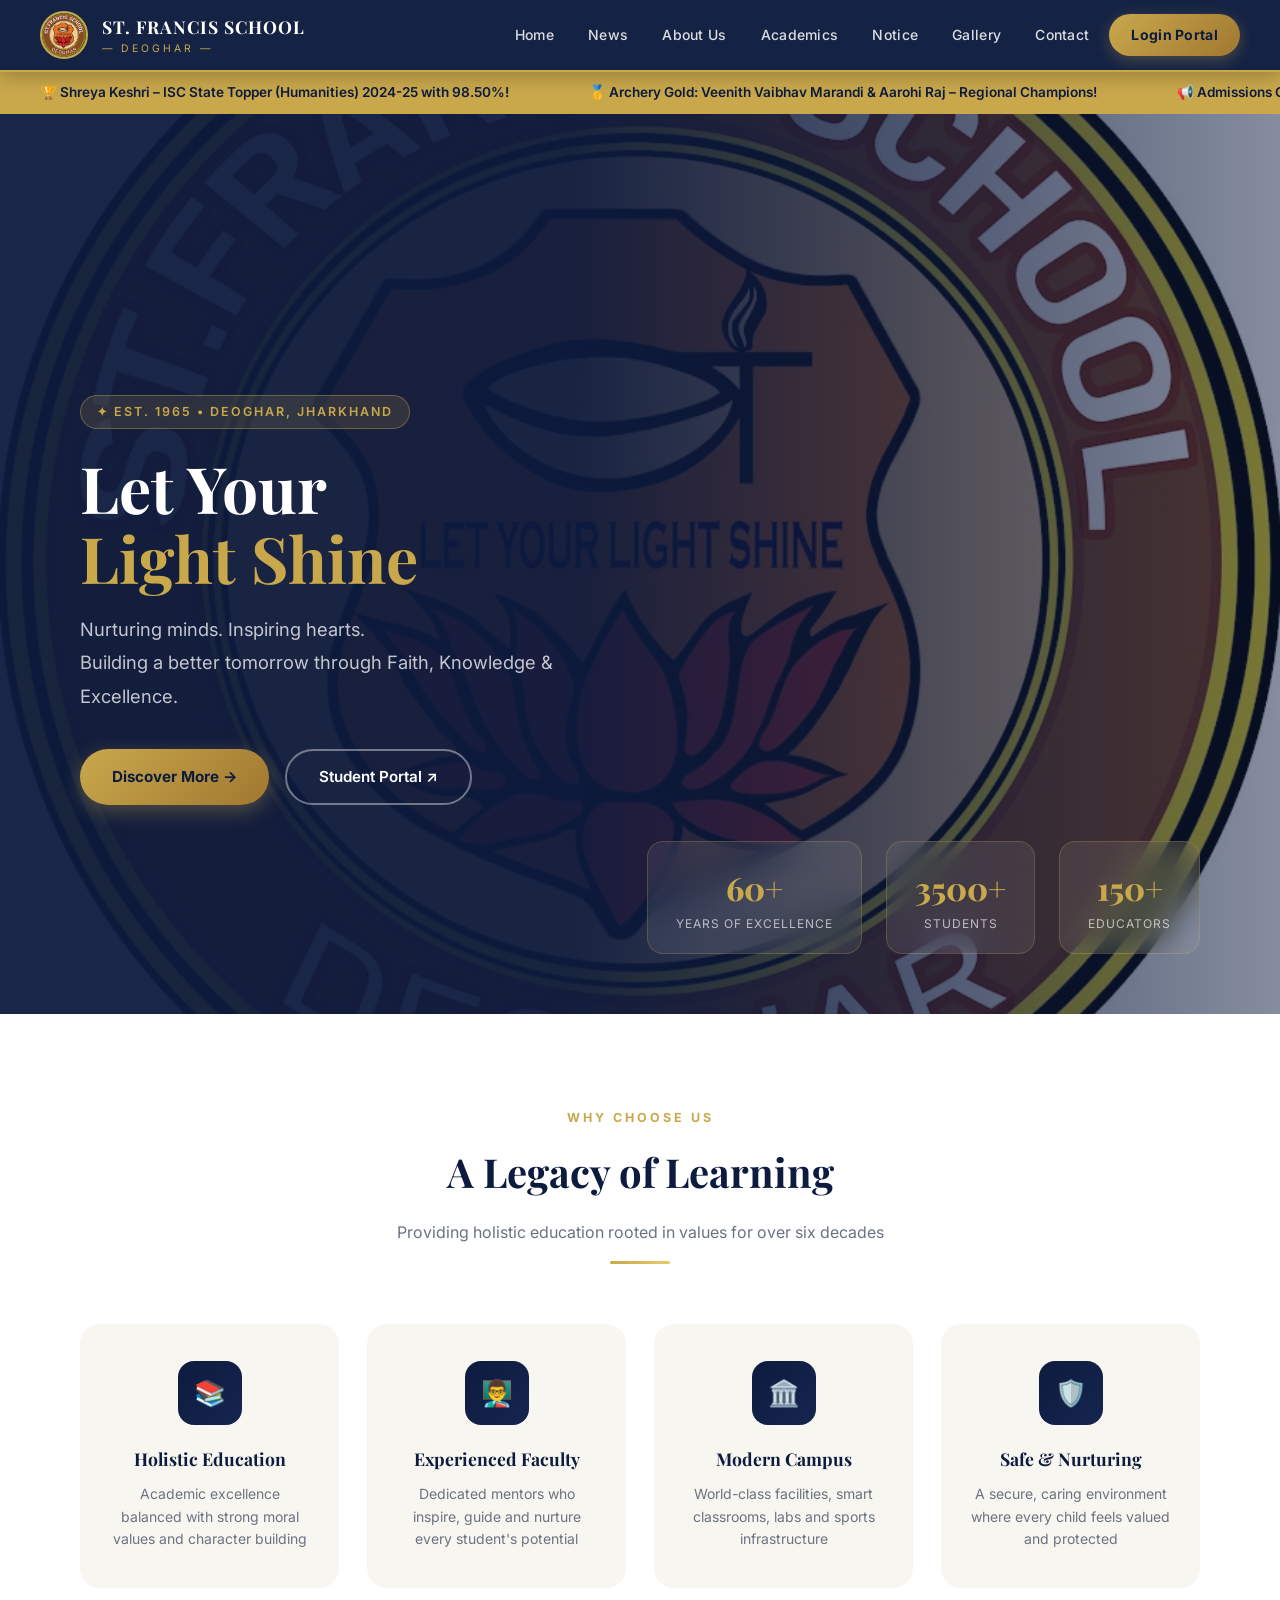
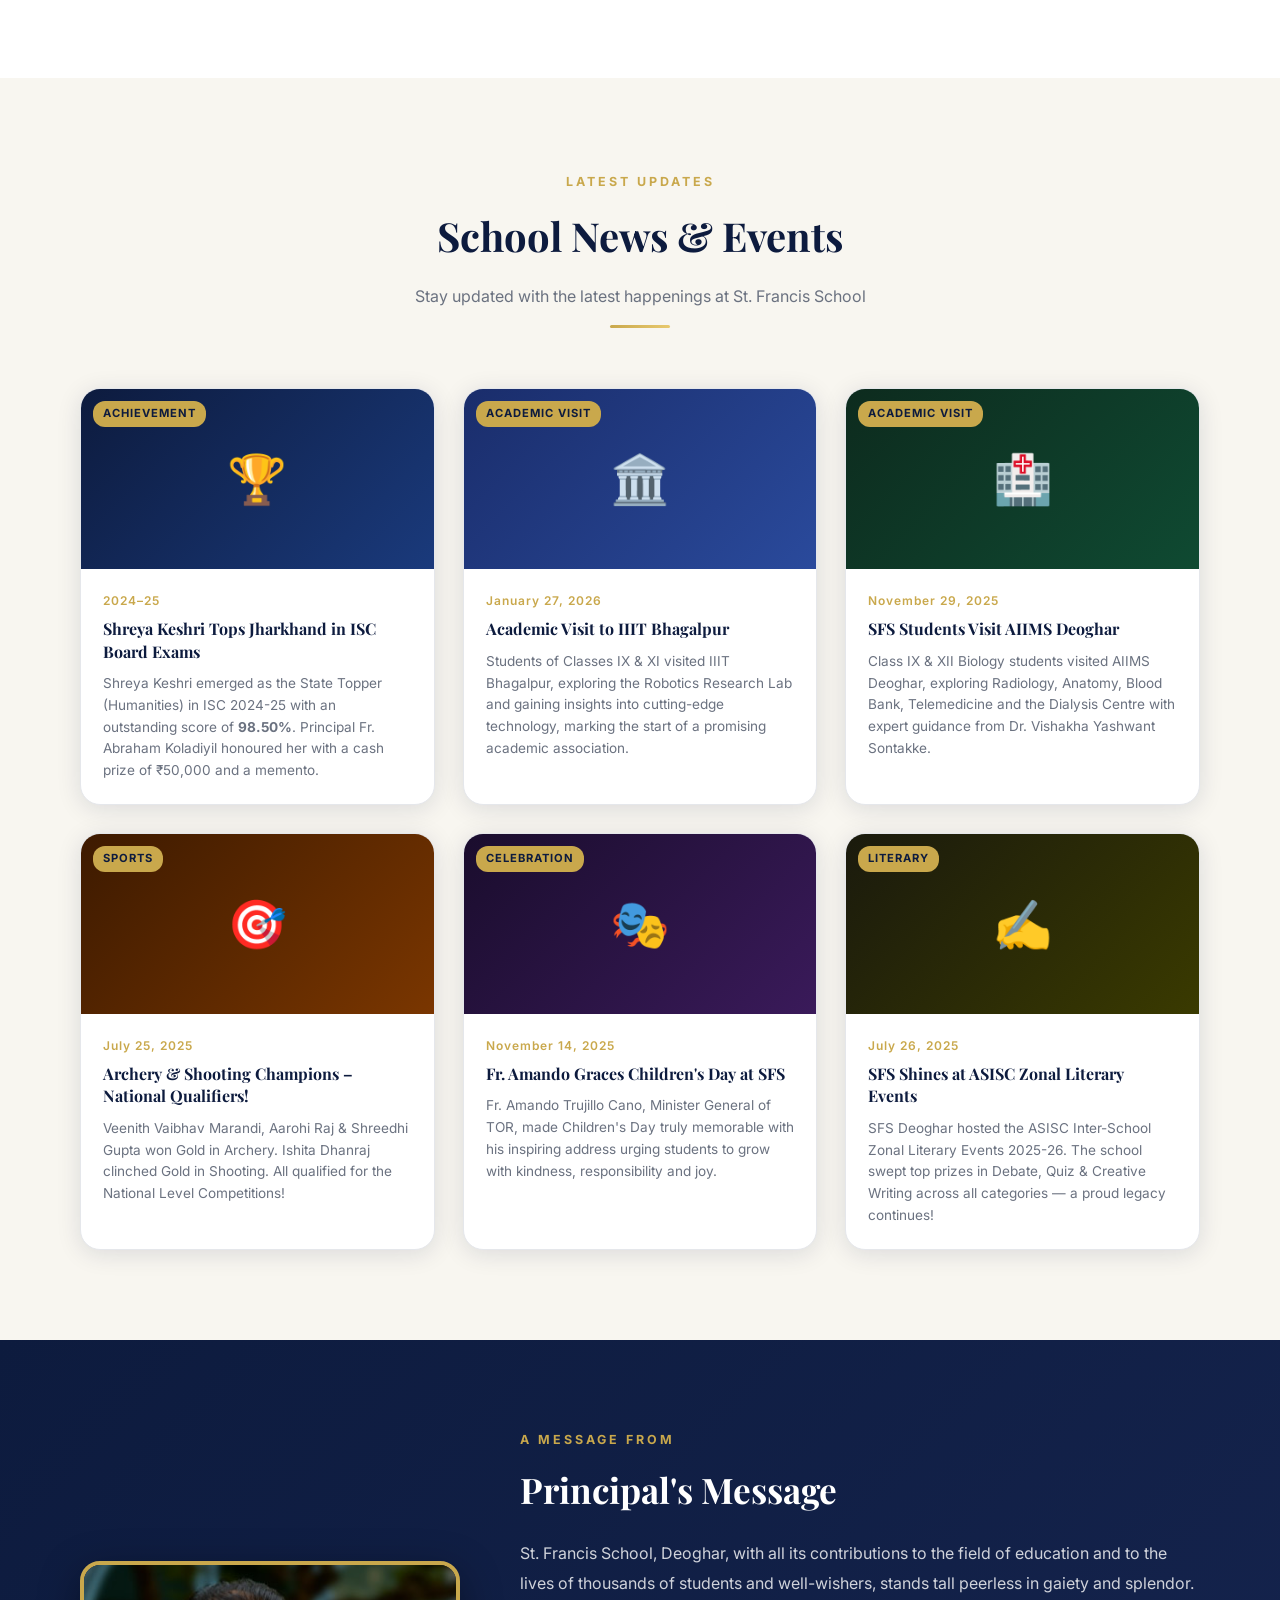
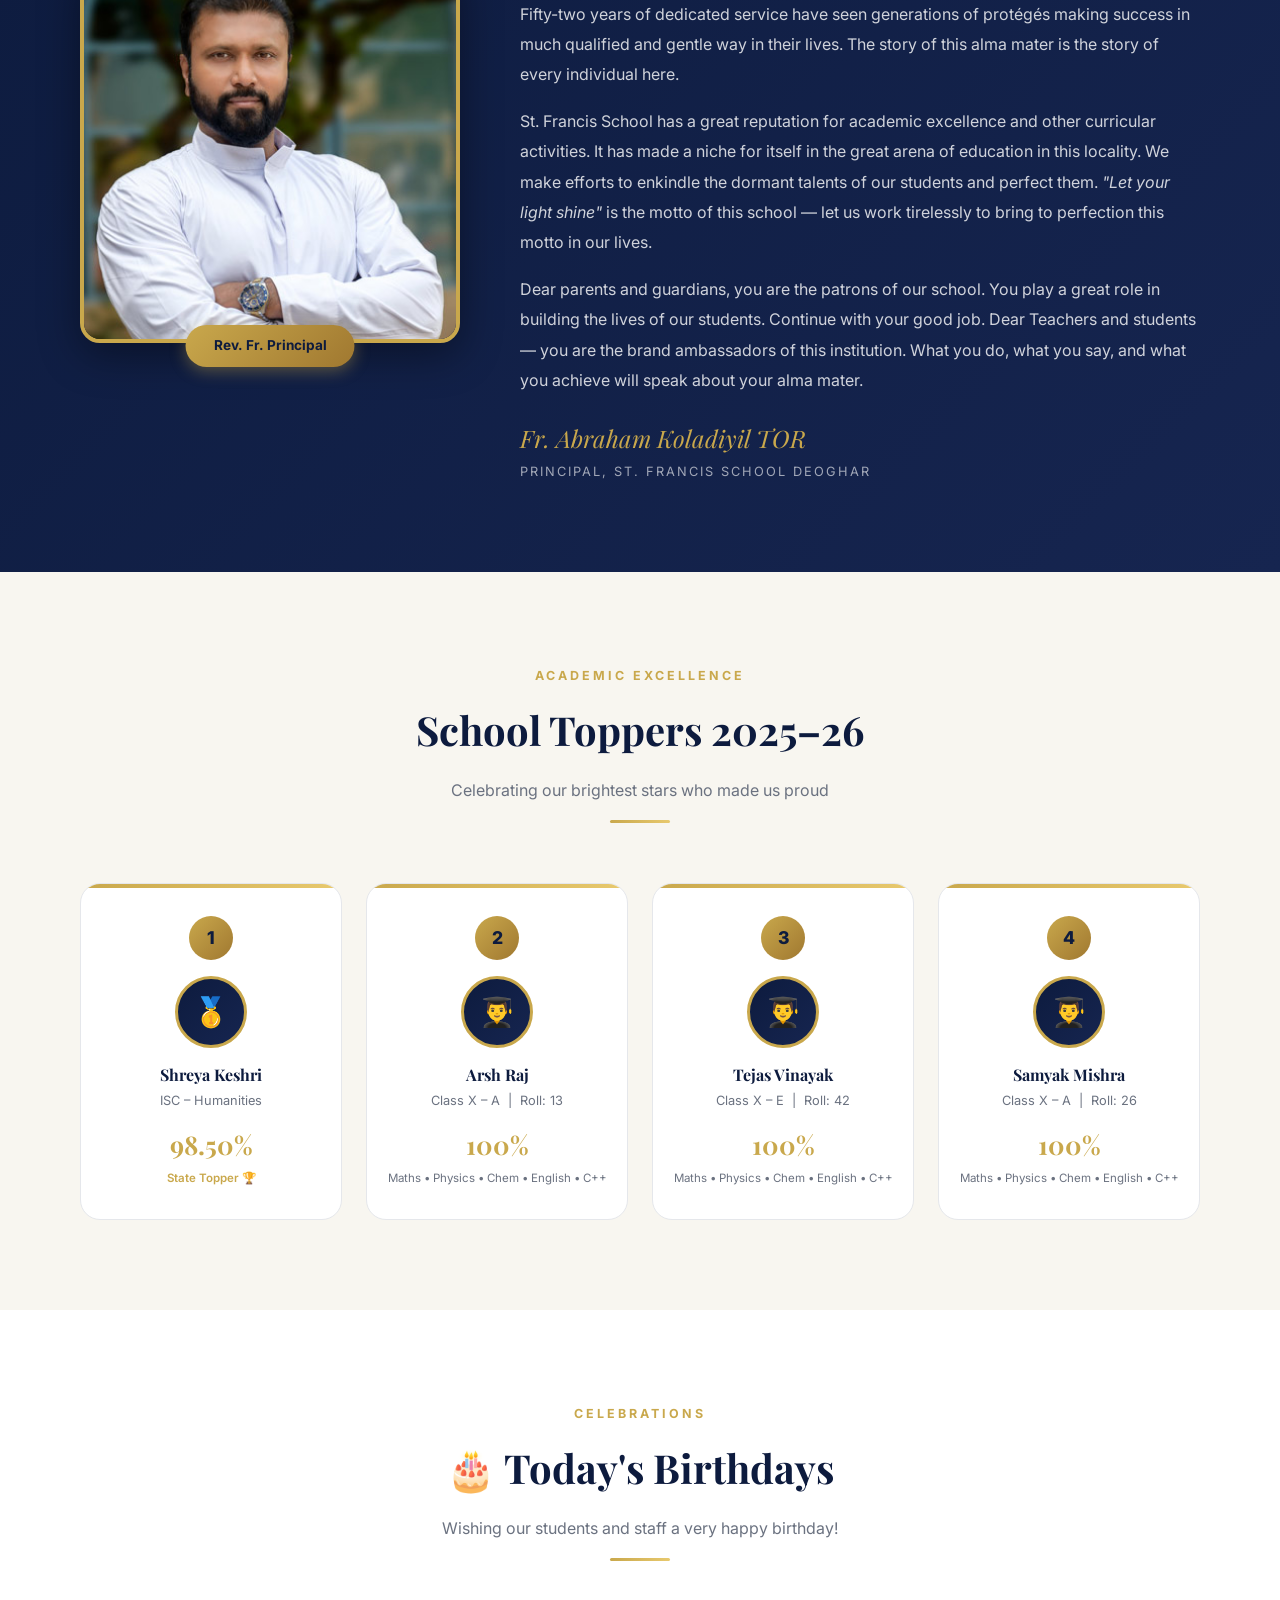
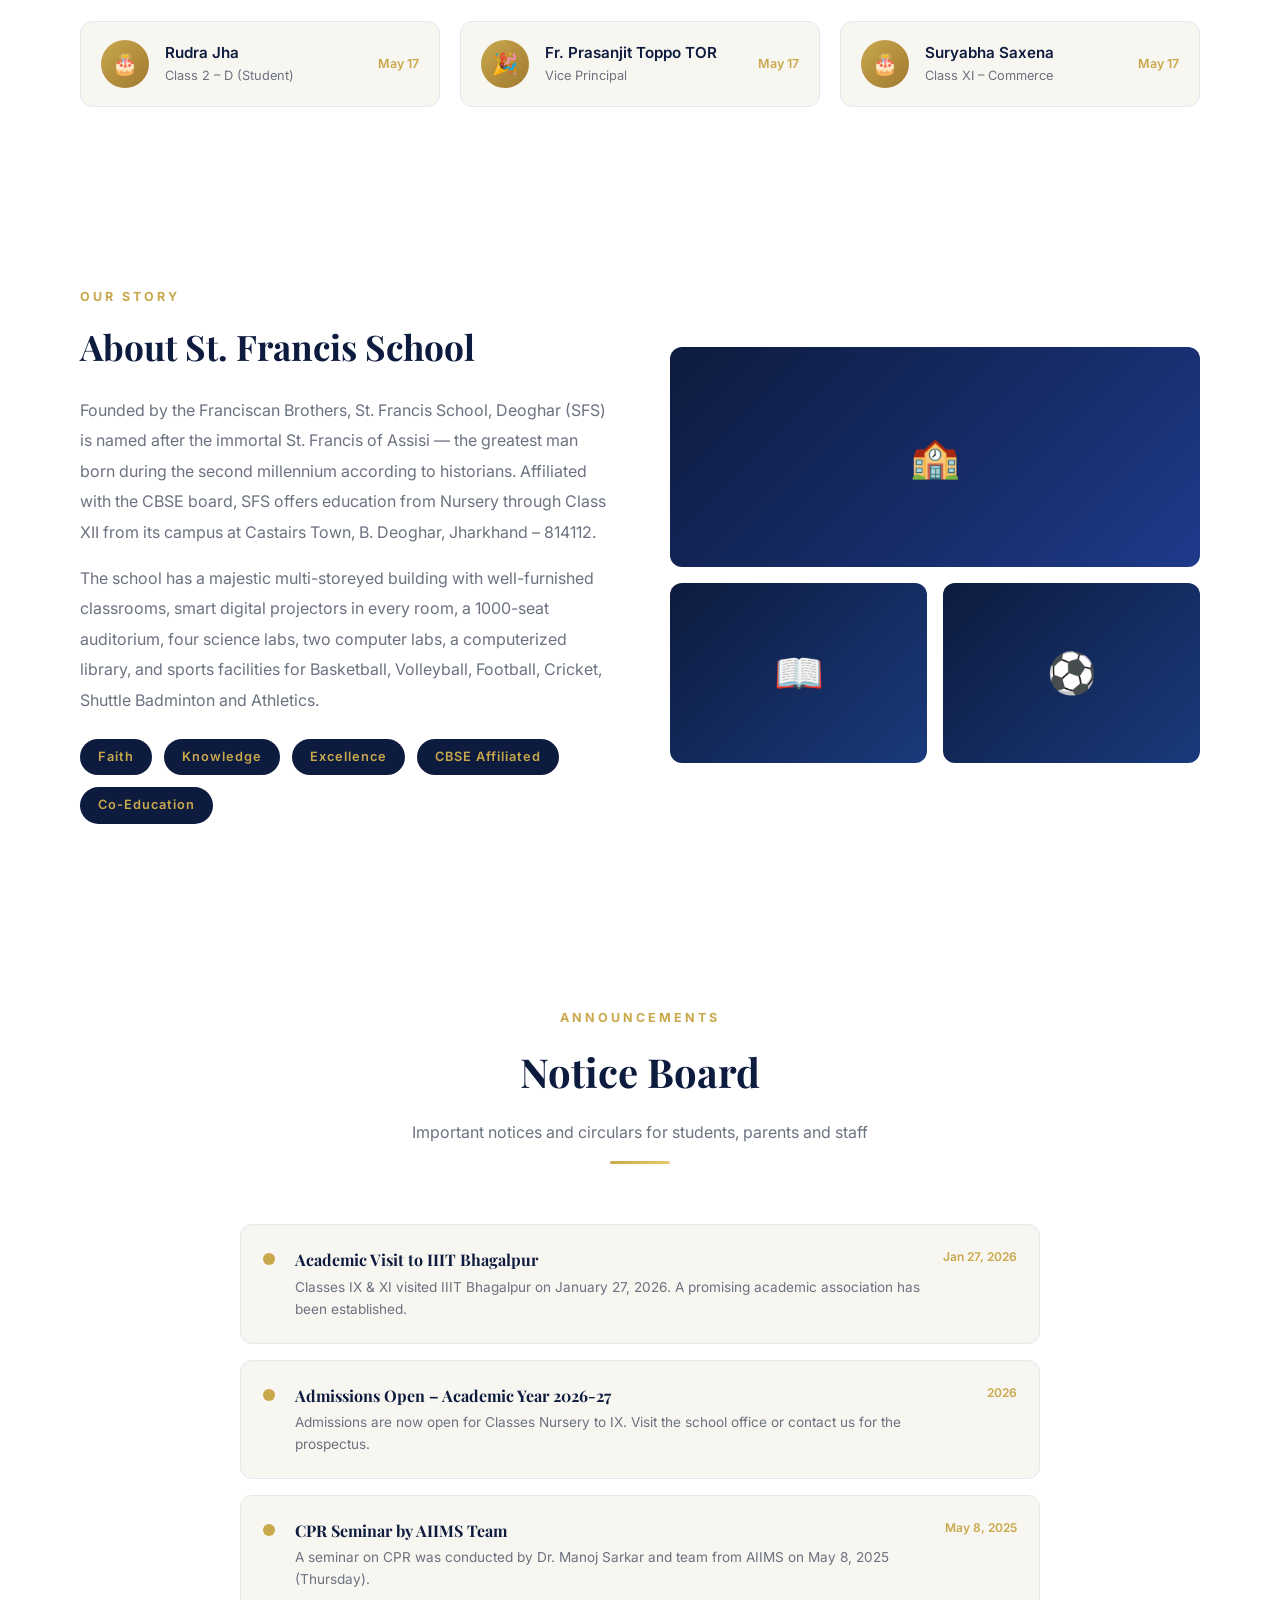
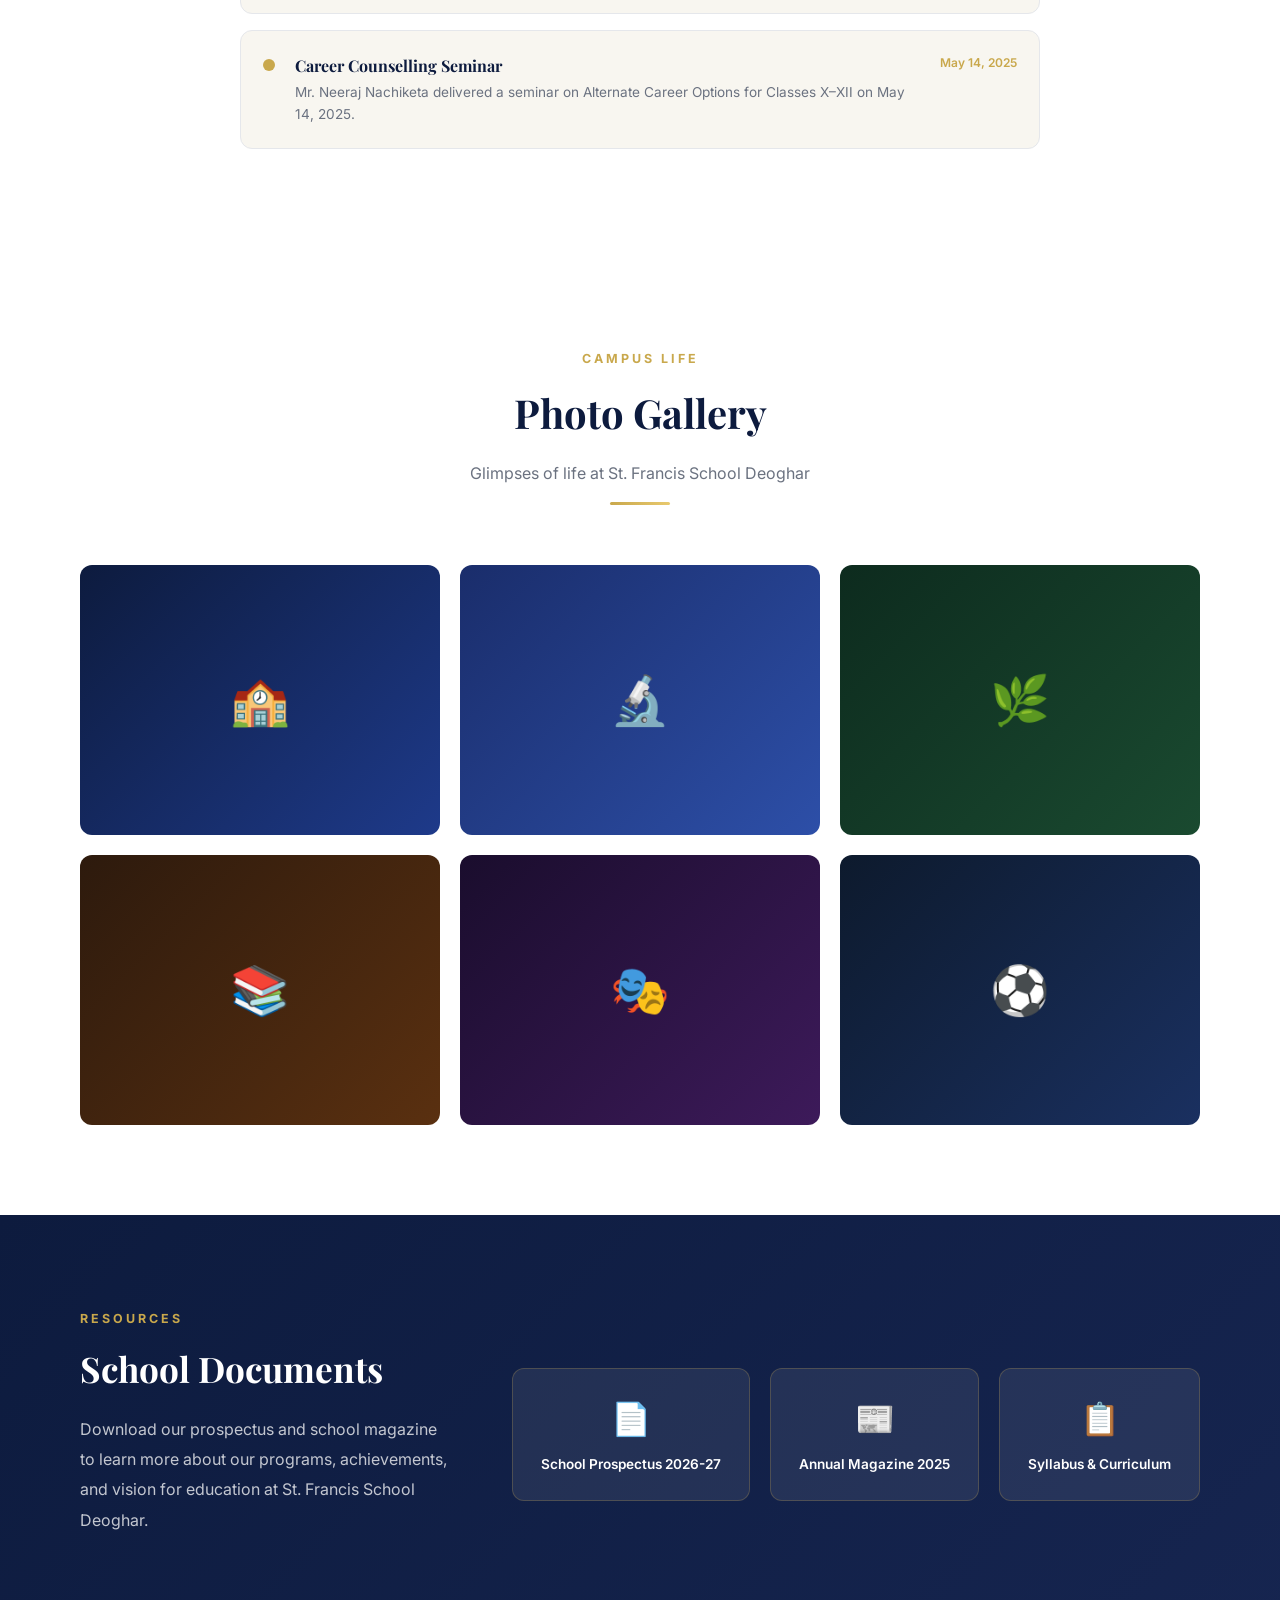
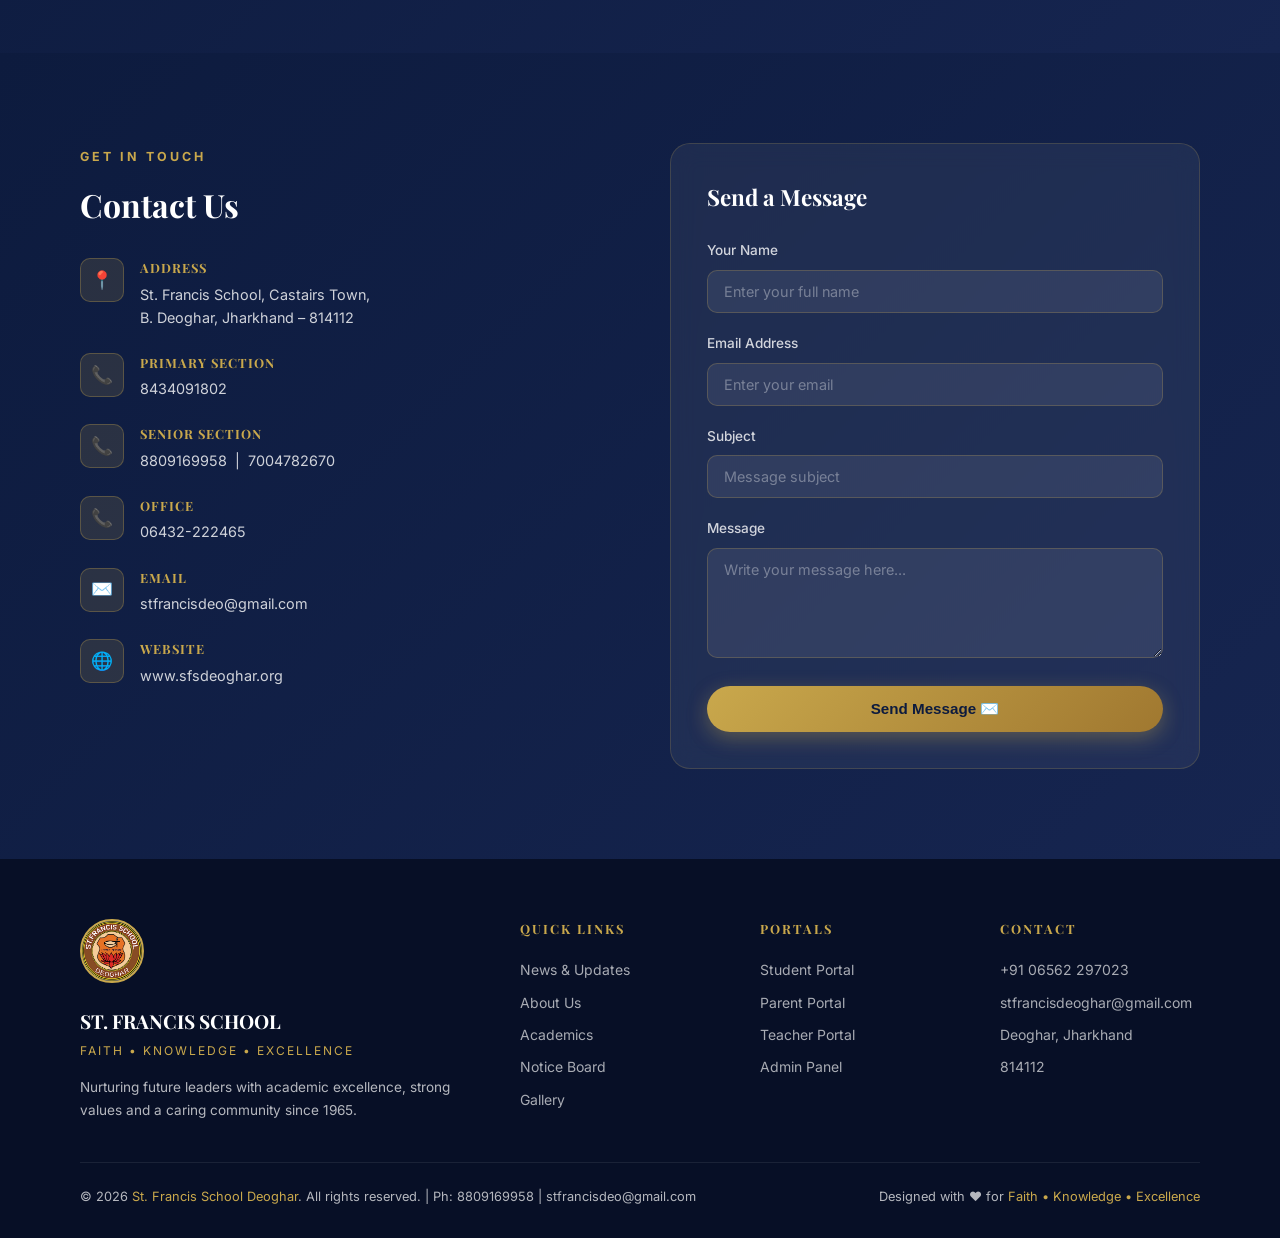
==== index.html @ 69435fe7 "made the frontend" ====
<!DOCTYPE html>
<html lang="en">
<head>
<meta charset="UTF-8"/>
<meta name="viewport" content="width=device-width, initial-scale=1.0"/>
<title>St. Francis School Deoghar – Faith • Knowledge • Excellence</title>
<meta name="keywords" content="St Francis School Deoghar, SFS Deoghar, CBSE school Jharkhand, St Francis Deoghar"/>
<meta name="description" content="St. Francis School Deoghar – Nurturing minds, inspiring hearts, building a better tomorrow."/>
<link rel="stylesheet" href="style.css"/>
<link rel="icon" href="PICS/LOGO.jpg" type="image/jpeg"/>
<style>
.hamburger { display:none; flex-direction:column; gap:5px; cursor:pointer; }
.hamburger span { width:24px; height:2px; background:var(--gold); border-radius:2px; }
@media(max-width:768px){
  .hamburger{display:flex;}
  .nav-links.open{display:flex;flex-direction:column;position:fixed;top:72px;left:0;right:0;background:var(--navy);padding:20px;gap:8px;border-top:1px solid rgba(201,168,76,0.3);}
}
.hero-bg { position:absolute;inset:0;background:linear-gradient(to right, rgba(13,27,62,0.95) 45%, rgba(13,27,62,0.5) 100%), url('PICS/LOGO.jpg') center/cover; }
.gallery-grid { display:grid;grid-template-columns:repeat(3,1fr);gap:20px; }
.gallery-item { border-radius:var(--radius);overflow:hidden;aspect-ratio:4/3;background:linear-gradient(135deg,var(--navy),#1a3a7c);display:flex;align-items:center;justify-content:center;font-size:3rem;transition:var(--transition);cursor:pointer; }
.gallery-item:hover { transform:scale(1.03);box-shadow:var(--shadow-lg); }
.prospectus-section { background:linear-gradient(135deg,var(--navy),var(--navy-light)); }
.prospectus-inner { display:flex;align-items:center;gap:60px; }
.prospectus-text h2 { color:var(--white);font-size:2.2rem;margin-bottom:16px; }
.prospectus-text p { color:rgba(255,255,255,0.75);line-height:1.9;margin-bottom:28px; }
.doc-cards { display:flex;gap:20px;flex-wrap:wrap; }
.doc-card { background:rgba(255,255,255,0.08);border:1px solid rgba(201,168,76,0.25);border-radius:var(--radius);padding:24px 28px;text-align:center;transition:var(--transition);cursor:pointer;min-width:140px; }
.doc-card:hover { background:rgba(201,168,76,0.1);border-color:var(--gold);transform:translateY(-4px); }
.doc-card .doc-icon { font-size:2rem;margin-bottom:10px; }
.doc-card p { color:var(--white);font-size:0.85rem;font-weight:600; }
</style>
</head>
<body>

<!-- NAVBAR -->
<nav class="navbar">
  <div class="brand">
    <img src="PICS/LOGO.jpg" alt="St. Francis School Logo"/>
    <div class="brand-text">
      <div class="name">ST. FRANCIS SCHOOL</div>
      <div class="sub">— Deoghar —</div>
    </div>
  </div>
  <div class="nav-links" id="navLinks">
    <a href="#home" class="active">Home</a>
    <a href="#news">News</a>
    <a href="#principal">About Us</a>
    <a href="#toppers">Academics</a>
    <a href="#notice">Notice</a>
    <a href="#gallery">Gallery</a>
    <a href="#contact">Contact</a>
    <a href="login.html" class="btn-login">Login Portal</a>
  </div>
  <div class="hamburger" onclick="toggleNav()">
    <span></span><span></span><span></span>
  </div>
</nav>

<!-- TICKER -->
<div class="ticker" style="margin-top:72px;">
  <div class="ticker-inner">
    <span>🏆 Shreya Keshri – ISC State Topper (Humanities) 2024-25 with 98.50%!</span>
    <span>🥇 Archery Gold: Veenith Vaibhav Marandi & Aarohi Raj – Regional Champions!</span>
    <span>📢 Admissions Open for 2026-27 – Visit School Office</span>
    <span>🎯 Shooting Gold: Ishita Dhanraj – All qualified for Nationals!</span>
    <span>🏛️ Academic Visit to IIIT Bhagalpur & AIIMS Deoghar</span>
    <span>🌟 UPSC Success: Ayush Venkat Vats (2014 Batch) – Rank 74!</span>
    <span>🏆 Shreya Keshri – ISC State Topper (Humanities) 2024-25 with 98.50%!</span>
    <span>🥇 Archery Gold: Veenith Vaibhav Marandi & Aarohi Raj – Regional Champions!</span>
    <span>📢 Admissions Open for 2026-27 – Visit School Office</span>
    <span>🎯 Shooting Gold: Ishita Dhanraj – All qualified for Nationals!</span>
  </div>
</div>

<!-- HERO -->
<section class="hero" id="home">
  <div class="hero-bg"></div>
  <div class="hero-content fade-in">
    <div class="hero-badge">✦ Est. 1965 • Deoghar, Jharkhand</div>
    <h1>Let Your<br/><span>Light Shine</span></h1>
    <p>Nurturing minds. Inspiring hearts.<br/>Building a better tomorrow through Faith, Knowledge & Excellence.</p>
    <div class="hero-btns">
      <a href="#about" class="btn-primary">Discover More →</a>
      <a href="login.html" class="btn-outline">Student Portal ↗</a>
    </div>
  </div>
  <div class="hero-stats">
    <div class="stat-card"><div class="num">60+</div><div class="label">Years of Excellence</div></div>
    <div class="stat-card"><div class="num">3500+</div><div class="label">Students</div></div>
    <div class="stat-card"><div class="num">150+</div><div class="label">Educators</div></div>
  </div>
</section>

<!-- FEATURES -->
<section class="features section">
  <div class="section-header">
    <div class="section-tag">Why Choose Us</div>
    <h2>A Legacy of Learning</h2>
    <p>Providing holistic education rooted in values for over six decades</p>
    <div class="divider"></div>
  </div>
  <div class="features-grid">
    <div class="feature-card">
      <div class="feature-icon">📚</div>
      <h3>Holistic Education</h3>
      <p>Academic excellence balanced with strong moral values and character building</p>
    </div>
    <div class="feature-card">
      <div class="feature-icon">👨‍🏫</div>
      <h3>Experienced Faculty</h3>
      <p>Dedicated mentors who inspire, guide and nurture every student's potential</p>
    </div>
    <div class="feature-card">
      <div class="feature-icon">🏛️</div>
      <h3>Modern Campus</h3>
      <p>World-class facilities, smart classrooms, labs and sports infrastructure</p>
    </div>
    <div class="feature-card">
      <div class="feature-icon">🛡️</div>
      <h3>Safe & Nurturing</h3>
      <p>A secure, caring environment where every child feels valued and protected</p>
    </div>
  </div>
</section>

<!-- NEWS -->
<section class="section" id="news" style="background:var(--off-white);">
  <div class="section-header">
    <div class="section-tag">Latest Updates</div>
    <h2>School News & Events</h2>
    <p>Stay updated with the latest happenings at St. Francis School</p>
    <div class="divider"></div>
  </div>
  <div class="news-grid">
    <div class="news-card">
      <div class="news-card-img" style="background:linear-gradient(135deg,#0d1b3e,#1a3a7c);">
        <span style="font-size:3rem;">🏆</span>
        <div class="news-badge">Achievement</div>
      </div>
      <div class="news-body">
        <div class="news-date">2024–25</div>
        <h3>Shreya Keshri Tops Jharkhand in ISC Board Exams</h3>
        <p>Shreya Keshri emerged as the State Topper (Humanities) in ISC 2024-25 with an outstanding score of <strong>98.50%</strong>. Principal Fr. Abraham Koladiyil honoured her with a cash prize of ₹50,000 and a memento.</p>
      </div>
    </div>
    <div class="news-card">
      <div class="news-card-img" style="background:linear-gradient(135deg,#1a2d6b,#2a4a9c);">
        <span style="font-size:3rem;">🏛️</span>
        <div class="news-badge">Academic Visit</div>
      </div>
      <div class="news-body">
        <div class="news-date">January 27, 2026</div>
        <h3>Academic Visit to IIIT Bhagalpur</h3>
        <p>Students of Classes IX & XI visited IIIT Bhagalpur, exploring the Robotics Research Lab and gaining insights into cutting-edge technology, marking the start of a promising academic association.</p>
      </div>
    </div>
    <div class="news-card">
      <div class="news-card-img" style="background:linear-gradient(135deg,#0d2b1e,#0f4a32);">
        <span style="font-size:3rem;">🏥</span>
        <div class="news-badge">Academic Visit</div>
      </div>
      <div class="news-body">
        <div class="news-date">November 29, 2025</div>
        <h3>SFS Students Visit AIIMS Deoghar</h3>
        <p>Class IX & XII Biology students visited AIIMS Deoghar, exploring Radiology, Anatomy, Blood Bank, Telemedicine and the Dialysis Centre with expert guidance from Dr. Vishakha Yashwant Sontakke.</p>
      </div>
    </div>
    <div class="news-card">
      <div class="news-card-img" style="background:linear-gradient(135deg,#3d1a00,#7a3600);">
        <span style="font-size:3rem;">🎯</span>
        <div class="news-badge">Sports</div>
      </div>
      <div class="news-body">
        <div class="news-date">July 25, 2025</div>
        <h3>Archery & Shooting Champions – National Qualifiers!</h3>
        <p>Veenith Vaibhav Marandi, Aarohi Raj & Shreedhi Gupta won Gold in Archery. Ishita Dhanraj clinched Gold in Shooting. All qualified for the National Level Competitions!</p>
      </div>
    </div>
    <div class="news-card">
      <div class="news-card-img" style="background:linear-gradient(135deg,#1a0d2d,#3a1a5a);">
        <span style="font-size:3rem;">🎭</span>
        <div class="news-badge">Celebration</div>
      </div>
      <div class="news-body">
        <div class="news-date">November 14, 2025</div>
        <h3>Fr. Amando Graces Children's Day at SFS</h3>
        <p>Fr. Amando Trujillo Cano, Minister General of TOR, made Children's Day truly memorable with his inspiring address urging students to grow with kindness, responsibility and joy.</p>
      </div>
    </div>
    <div class="news-card">
      <div class="news-card-img" style="background:linear-gradient(135deg,#1a1a0d,#3a3a00);">
        <span style="font-size:3rem;">✍️</span>
        <div class="news-badge">Literary</div>
      </div>
      <div class="news-body">
        <div class="news-date">July 26, 2025</div>
        <h3>SFS Shines at ASISC Zonal Literary Events</h3>
        <p>SFS Deoghar hosted the ASISC Inter-School Zonal Literary Events 2025-26. The school swept top prizes in Debate, Quiz & Creative Writing across all categories — a proud legacy continues!</p>
      </div>
    </div>
  </div>
</section>

<!-- PRINCIPAL -->
<section class="principal-section section" id="principal">
  <div class="principal-inner">
    <div class="principal-img-wrap">
      <img src="PICS/principal.jpg" alt="Principal of St. Francis School Deoghar"/>
      <div class="principal-badge">Rev. Fr. Principal</div>
    </div>
    <div class="principal-content">
      <div class="section-tag">A Message From</div>
      <h2>Principal's Message</h2>
      <p>St. Francis School, Deoghar, with all its contributions to the field of education and to the lives of thousands of students and well-wishers, stands tall peerless in gaiety and splendor. Fifty-two years of dedicated service have seen generations of protégés making success in much qualified and gentle way in their lives. The story of this alma mater is the story of every individual here.</p>
      <p>St. Francis School has a great reputation for academic excellence and other curricular activities. It has made a niche for itself in the great arena of education in this locality. We make efforts to enkindle the dormant talents of our students and perfect them. <em>"Let your light shine"</em> is the motto of this school — let us work tirelessly to bring to perfection this motto in our lives.</p>
      <p>Dear parents and guardians, you are the patrons of our school. You play a great role in building the lives of our students. Continue with your good job. Dear Teachers and students — you are the brand ambassadors of this institution. What you do, what you say, and what you achieve will speak about your alma mater.</p>
      <div class="principal-sig">Fr. Abraham Koladiyil TOR</div>
      <div class="principal-sig-sub">Principal, St. Francis School Deoghar</div>
    </div>
  </div>
</section>

<!-- TOPPERS -->
<section class="section" id="toppers">
  <div class="section-header">
    <div class="section-tag">Academic Excellence</div>
    <h2>School Toppers 2025–26</h2>
    <p>Celebrating our brightest stars who made us proud</p>
    <div class="divider"></div>
  </div>
  <div class="toppers-grid">
    <div class="topper-card">
      <div class="topper-rank">1</div>
      <div class="topper-avatar">🥇</div>
      <h3>Shreya Keshri</h3>
      <div class="topper-class">ISC – Humanities</div>
      <div class="topper-pct">98.50%</div>
      <div style="font-size:0.72rem;color:var(--gold);font-weight:600;margin-top:4px;">State Topper 🏆</div>
    </div>
    <div class="topper-card">
      <div class="topper-rank">2</div>
      <div class="topper-avatar">👨‍🎓</div>
      <h3>Arsh Raj</h3>
      <div class="topper-class">Class X – A &nbsp;|&nbsp; Roll: 13</div>
      <div class="topper-pct">100%</div>
      <div style="font-size:0.72rem;color:var(--gray);margin-top:4px;">Maths • Physics • Chem • English • C++</div>
    </div>
    <div class="topper-card">
      <div class="topper-rank">3</div>
      <div class="topper-avatar">👨‍🎓</div>
      <h3>Tejas Vinayak</h3>
      <div class="topper-class">Class X – E &nbsp;|&nbsp; Roll: 42</div>
      <div class="topper-pct">100%</div>
      <div style="font-size:0.72rem;color:var(--gray);margin-top:4px;">Maths • Physics • Chem • English • C++</div>
    </div>
    <div class="topper-card">
      <div class="topper-rank">4</div>
      <div class="topper-avatar">👨‍🎓</div>
      <h3>Samyak Mishra</h3>
      <div class="topper-class">Class X – A &nbsp;|&nbsp; Roll: 26</div>
      <div class="topper-pct">100%</div>
      <div style="font-size:0.72rem;color:var(--gray);margin-top:4px;">Maths • Physics • Chem • English • C++</div>
    </div>
  </div>
</section>

<!-- BIRTHDAYS -->
<section class="birthdays section" id="birthdays">
  <div class="section-header">
    <div class="section-tag">Celebrations</div>
    <h2>🎂 Today's Birthdays</h2>
    <p>Wishing our students and staff a very happy birthday!</p>
    <div class="divider"></div>
  </div>
  <div class="birthday-list">
    <div class="birthday-item">
      <div class="bday-icon">🎂</div>
      <div><div class="bday-name">Rudra Jha</div><div class="bday-class">Class 2 – D (Student)</div></div>
      <div class="bday-date">May 17</div>
    </div>
    <div class="birthday-item">
      <div class="bday-icon">🎉</div>
      <div><div class="bday-name">Fr. Prasanjit Toppo TOR</div><div class="bday-class">Vice Principal</div></div>
      <div class="bday-date">May 17</div>
    </div>
    <div class="birthday-item">
      <div class="bday-icon">🎂</div>
      <div><div class="bday-name">Suryabha Saxena</div><div class="bday-class">Class XI – Commerce</div></div>
      <div class="bday-date">May 17</div>
    </div>
  </div>
</section>

<!-- ABOUT -->
<section class="section" id="about" style="background:var(--white);">
  <div class="about-inner">
    <div class="about-content">
      <div class="section-tag">Our Story</div>
      <h2>About St. Francis School</h2>
      <p>Founded by the Franciscan Brothers, St. Francis School, Deoghar (SFS) is named after the immortal St. Francis of Assisi — the greatest man born during the second millennium according to historians. Affiliated with the CBSE board, SFS offers education from Nursery through Class XII from its campus at Castairs Town, B. Deoghar, Jharkhand – 814112.</p>
      <p>The school has a majestic multi-storeyed building with well-furnished classrooms, smart digital projectors in every room, a 1000-seat auditorium, four science labs, two computer labs, a computerized library, and sports facilities for Basketball, Volleyball, Football, Cricket, Shuttle Badminton and Athletics.</p>
      <div class="about-values">
        <span class="value-tag">Faith</span>
        <span class="value-tag">Knowledge</span>
        <span class="value-tag">Excellence</span>
        <span class="value-tag">CBSE Affiliated</span>
        <span class="value-tag">Co-Education</span>
      </div>
    </div>
    <div class="about-img-grid">
      <div class="about-img-item" style="background:linear-gradient(135deg,var(--navy),#1e3a8a);">🏫</div>
      <div class="about-img-item">📖</div>
      <div class="about-img-item">⚽</div>
    </div>
  </div>
</section>

<!-- NOTICE -->
<section class="notice-section section" id="notice">
  <div class="section-header">
    <div class="section-tag">Announcements</div>
    <h2>Notice Board</h2>
    <p>Important notices and circulars for students, parents and staff</p>
    <div class="divider"></div>
  </div>
  <div class="notice-list">
    <div class="notice-item">
      <div class="notice-dot"></div>
      <div class="notice-content">
        <h4>Academic Visit to IIIT Bhagalpur</h4>
        <p>Classes IX & XI visited IIIT Bhagalpur on January 27, 2026. A promising academic association has been established.</p>
      </div>
      <div class="notice-date">Jan 27, 2026</div>
    </div>
    <div class="notice-item">
      <div class="notice-dot"></div>
      <div class="notice-content">
        <h4>Admissions Open – Academic Year 2026-27</h4>
        <p>Admissions are now open for Classes Nursery to IX. Visit the school office or contact us for the prospectus.</p>
      </div>
      <div class="notice-date">2026</div>
    </div>
    <div class="notice-item">
      <div class="notice-dot"></div>
      <div class="notice-content">
        <h4>CPR Seminar by AIIMS Team</h4>
        <p>A seminar on CPR was conducted by Dr. Manoj Sarkar and team from AIIMS on May 8, 2025 (Thursday).</p>
      </div>
      <div class="notice-date">May 8, 2025</div>
    </div>
    <div class="notice-item">
      <div class="notice-dot"></div>
      <div class="notice-content">
        <h4>Career Counselling Seminar</h4>
        <p>Mr. Neeraj Nachiketa delivered a seminar on Alternate Career Options for Classes X–XII on May 14, 2025.</p>
      </div>
      <div class="notice-date">May 14, 2025</div>
    </div>
  </div>
</section>

<!-- GALLERY / PROSPECTUS / MAGAZINE -->
<section class="section" id="gallery" style="background:var(--white);">
  <div class="section-header">
    <div class="section-tag">Campus Life</div>
    <h2>Photo Gallery</h2>
    <p>Glimpses of life at St. Francis School Deoghar</p>
    <div class="divider"></div>
  </div>
  <div class="gallery-grid">
    <div class="gallery-item" style="background:linear-gradient(135deg,#0d1b3e,#1e3a8a);">🏫</div>
    <div class="gallery-item" style="background:linear-gradient(135deg,#1a2d6b,#2d4fa8);">🔬</div>
    <div class="gallery-item" style="background:linear-gradient(135deg,#0d2b1e,#1a4a30);">🌿</div>
    <div class="gallery-item" style="background:linear-gradient(135deg,#2d1a0d,#5a3010);">📚</div>
    <div class="gallery-item" style="background:linear-gradient(135deg,#1a0d2d,#3d1a5a);">🎭</div>
    <div class="gallery-item" style="background:linear-gradient(135deg,#0d1a2d,#1a3060);">⚽</div>
  </div>
</section>

<section class="prospectus-section section" id="prospectus">
  <div class="prospectus-inner">
    <div class="prospectus-text" style="flex:1;">
      <div class="section-tag" style="text-align:left;">Resources</div>
      <h2>School Documents</h2>
      <p>Download our prospectus and school magazine to learn more about our programs, achievements, and vision for education at St. Francis School Deoghar.</p>
    </div>
    <div class="doc-cards">
      <div class="doc-card" onclick="alert('Prospectus PDF will be available soon!')">
        <div class="doc-icon">📄</div>
        <p>School Prospectus 2026-27</p>
      </div>
      <div class="doc-card" onclick="alert('Magazine PDF will be available soon!')">
        <div class="doc-icon">📰</div>
        <p>Annual Magazine 2025</p>
      </div>
      <div class="doc-card" onclick="alert('Syllabus PDF will be available soon!')">
        <div class="doc-icon">📋</div>
        <p>Syllabus & Curriculum</p>
      </div>
    </div>
  </div>
</section>

<!-- CONTACT -->
<section class="contact-section section" id="contact">
  <div class="contact-inner">
    <div class="contact-info">
      <div class="section-tag">Get In Touch</div>
      <h2>Contact Us</h2>
      <div class="contact-item">
        <div class="contact-icon">📍</div>
        <div><h4>Address</h4><p>St. Francis School, Castairs Town,<br/>B. Deoghar, Jharkhand – 814112</p></div>
      </div>
      <div class="contact-item">
        <div class="contact-icon">📞</div>
        <div><h4>Primary Section</h4><p>8434091802</p></div>
      </div>
      <div class="contact-item">
        <div class="contact-icon">📞</div>
        <div><h4>Senior Section</h4><p>8809169958 &nbsp;|&nbsp; 7004782670</p></div>
      </div>
      <div class="contact-item">
        <div class="contact-icon">📞</div>
        <div><h4>Office</h4><p>06432-222465</p></div>
      </div>
      <div class="contact-item">
        <div class="contact-icon">✉️</div>
        <div><h4>Email</h4><p>stfrancisdeo@gmail.com</p></div>
      </div>
      <div class="contact-item">
        <div class="contact-icon">🌐</div>
        <div><h4>Website</h4><p>www.sfsdeoghar.org</p></div>
      </div>
    </div>
    <div class="contact-form">
      <h3 style="color:var(--white);font-size:1.4rem;margin-bottom:24px;">Send a Message</h3>
      <div class="form-group">
        <label>Your Name</label>
        <input type="text" placeholder="Enter your full name" id="contactName"/>
      </div>
      <div class="form-group">
        <label>Email Address</label>
        <input type="email" placeholder="Enter your email" id="contactEmail"/>
      </div>
      <div class="form-group">
        <label>Subject</label>
        <input type="text" placeholder="Message subject" id="contactSubject"/>
      </div>
      <div class="form-group">
        <label>Message</label>
        <textarea placeholder="Write your message here..." id="contactMsg"></textarea>
      </div>
      <button class="btn-primary" style="width:100%;justify-content:center;" onclick="sendMsg()">Send Message ✉️</button>
    </div>
  </div>
</section>

<!-- FOOTER -->
<footer>
  <div class="footer-top">
    <div class="footer-brand">
      <img src="PICS/LOGO.jpg" alt="Logo"/>
      <h3>ST. FRANCIS SCHOOL</h3>
      <div class="motto">Faith • Knowledge • Excellence</div>
      <p>Nurturing future leaders with academic excellence, strong values and a caring community since 1965.</p>
    </div>
    <div class="footer-col">
      <h4>Quick Links</h4>
      <a href="#news">News & Updates</a>
      <a href="#principal">About Us</a>
      <a href="#toppers">Academics</a>
      <a href="#notice">Notice Board</a>
      <a href="#gallery">Gallery</a>
    </div>
    <div class="footer-col">
      <h4>Portals</h4>
      <a href="login.html">Student Portal</a>
      <a href="login.html">Parent Portal</a>
      <a href="login.html">Teacher Portal</a>
      <a href="login.html">Admin Panel</a>
    </div>
    <div class="footer-col">
      <h4>Contact</h4>
      <a href="#">+91 06562 297023</a>
      <a href="#">stfrancisdeoghar@gmail.com</a>
      <a href="#">Deoghar, Jharkhand</a>
      <a href="#">814112</a>
    </div>
  </div>
  <div class="footer-bottom">
    <p>© 2026 <span>St. Francis School Deoghar</span>. All rights reserved. | Ph: 8809169958 | stfrancisdeo@gmail.com</p>
    <p>Designed with ❤️ for <span>Faith • Knowledge • Excellence</span></p>
  </div>
</footer>

<script>
function toggleNav(){
  document.getElementById('navLinks').classList.toggle('open');
}
function sendMsg(){
  const n=document.getElementById('contactName').value;
  if(!n){alert('Please fill in your name.');return;}
  alert('Thank you! Your message has been sent. We will get back to you shortly.');
  ['contactName','contactEmail','contactSubject','contactMsg'].forEach(id=>document.getElementById(id).value='');
}
// Scroll active nav
window.addEventListener('scroll',()=>{
  const sections=document.querySelectorAll('section[id]');
  const links=document.querySelectorAll('.nav-links a');
  let current='';
  sections.forEach(s=>{
    if(window.scrollY>=s.offsetTop-100) current=s.id;
  });
  links.forEach(a=>{
    a.classList.remove('active');
    if(a.getAttribute('href')==='#'+current) a.classList.add('active');
  });
});
</script>
</body>
</html>
---- style.css ----
@import url('https://fonts.googleapis.com/css2?family=Playfair+Display:wght@400;600;700;800&family=Inter:wght@300;400;500;600;700&display=swap');

:root {
  --navy: #0d1b3e;
  --navy-light: #162550;
  --gold: #c9a84c;
  --gold-light: #e8c96e;
  --gold-dark: #a07830;
  --white: #ffffff;
  --off-white: #f8f6f0;
  --gray: #6b7280;
  --light-gray: #e5e7eb;
  --red: #c0392b;
  --green: #27ae60;
  --shadow: 0 4px 24px rgba(13,27,62,0.12);
  --shadow-lg: 0 8px 40px rgba(13,27,62,0.18);
  --radius: 12px;
  --radius-lg: 20px;
  --transition: all 0.3s ease;
}

* { margin: 0; padding: 0; box-sizing: border-box; }

html { scroll-behavior: smooth; }

body {
  font-family: 'Inter', sans-serif;
  color: var(--navy);
  background: var(--off-white);
  line-height: 1.6;
}

h1, h2, h3, h4 { font-family: 'Playfair Display', serif; }

a { text-decoration: none; color: inherit; }

img { max-width: 100%; }

/* NAVBAR */
.navbar {
  position: fixed; top: 0; left: 0; right: 0; z-index: 1000;
  background: rgba(13,27,62,0.97);
  backdrop-filter: blur(12px);
  padding: 0 40px;
  display: flex; align-items: center; justify-content: space-between;
  height: 72px;
  border-bottom: 2px solid var(--gold);
  box-shadow: 0 2px 20px rgba(0,0,0,0.3);
}

.navbar .brand { display: flex; align-items: center; gap: 14px; }
.navbar .brand img { width: 48px; height: 48px; border-radius: 50%; border: 2px solid var(--gold); }
.navbar .brand-text .name { font-family: 'Playfair Display', serif; font-size: 1.1rem; font-weight: 700; color: var(--white); letter-spacing: 1px; }
.navbar .brand-text .sub { font-size: 0.65rem; color: var(--gold); letter-spacing: 3px; text-transform: uppercase; }

.nav-links { display: flex; align-items: center; gap: 6px; }
.nav-links a {
  color: rgba(255,255,255,0.85); font-size: 0.875rem; font-weight: 500;
  padding: 8px 14px; border-radius: 8px; transition: var(--transition);
  letter-spacing: 0.3px;
}
.nav-links a:hover, .nav-links a.active { color: var(--gold); background: rgba(201,168,76,0.12); }

.btn-login {
  background: linear-gradient(135deg, var(--gold), var(--gold-dark));
  color: var(--navy) !important; font-weight: 700 !important;
  padding: 10px 22px !important; border-radius: 25px !important;
  box-shadow: 0 4px 15px rgba(201,168,76,0.3);
  transition: var(--transition) !important;
}
.btn-login:hover { transform: translateY(-2px); box-shadow: 0 6px 20px rgba(201,168,76,0.45); background: linear-gradient(135deg, var(--gold-light), var(--gold)) !important; }

/* HERO */
.hero {
  min-height: 100vh;
  background: linear-gradient(135deg, var(--navy) 0%, #1a2d6b 50%, #0d1b3e 100%);
  display: flex; align-items: center;
  position: relative; overflow: hidden;
  padding-top: 72px;
}

.hero::before {
  content: '';
  position: absolute; inset: 0;
  background: url('data:image/svg+xml,<svg xmlns="http://www.w3.org/2000/svg" viewBox="0 0 100 100"><circle cx="20" cy="20" r="1" fill="rgba(201,168,76,0.15)"/><circle cx="80" cy="40" r="1.5" fill="rgba(201,168,76,0.1)"/><circle cx="50" cy="80" r="1" fill="rgba(201,168,76,0.12)"/></svg>');
  animation: twinkle 4s ease-in-out infinite alternate;
}

@keyframes twinkle { from { opacity: 0.5; } to { opacity: 1; } }

.hero-content { position: relative; z-index: 2; padding: 0 80px; max-width: 700px; }
.hero-badge {
  display: inline-flex; align-items: center; gap: 8px;
  background: rgba(201,168,76,0.15); border: 1px solid rgba(201,168,76,0.4);
  color: var(--gold); font-size: 0.78rem; font-weight: 600;
  padding: 6px 16px; border-radius: 20px; margin-bottom: 24px;
  letter-spacing: 2px; text-transform: uppercase;
}
.hero h1 { font-size: 4rem; color: var(--white); line-height: 1.1; margin-bottom: 8px; }
.hero h1 span { color: var(--gold); }
.hero p { font-size: 1.15rem; color: rgba(255,255,255,0.75); margin: 20px 0 36px; line-height: 1.8; }

.hero-btns { display: flex; gap: 16px; flex-wrap: wrap; }
.btn-primary {
  background: linear-gradient(135deg, var(--gold), var(--gold-dark));
  color: var(--navy); font-weight: 700; font-size: 0.95rem;
  padding: 14px 32px; border-radius: 30px; border: none; cursor: pointer;
  box-shadow: 0 6px 20px rgba(201,168,76,0.35);
  transition: var(--transition); display: inline-flex; align-items: center; gap: 8px;
}
.btn-primary:hover { transform: translateY(-3px); box-shadow: 0 10px 28px rgba(201,168,76,0.5); }

.btn-outline {
  background: transparent; color: var(--white); font-weight: 600; font-size: 0.95rem;
  padding: 14px 32px; border-radius: 30px; border: 2px solid rgba(255,255,255,0.4);
  cursor: pointer; transition: var(--transition); display: inline-flex; align-items: center; gap: 8px;
}
.btn-outline:hover { border-color: var(--gold); color: var(--gold); transform: translateY(-3px); }

.hero-stats {
  position: absolute; bottom: 60px; right: 80px; z-index: 2;
  display: flex; gap: 24px;
}
.stat-card {
  background: rgba(255,255,255,0.08); backdrop-filter: blur(16px);
  border: 1px solid rgba(201,168,76,0.25); border-radius: 16px;
  padding: 20px 28px; text-align: center;
}
.stat-card .num { font-family: 'Playfair Display', serif; font-size: 2rem; font-weight: 800; color: var(--gold); }
.stat-card .label { font-size: 0.75rem; color: rgba(255,255,255,0.65); letter-spacing: 1px; text-transform: uppercase; }

/* SECTION COMMON */
.section { padding: 90px 80px; }
.section-header { text-align: center; margin-bottom: 60px; }
.section-tag { display: inline-block; color: var(--gold); font-size: 0.78rem; font-weight: 700; letter-spacing: 3px; text-transform: uppercase; margin-bottom: 12px; }
.section-header h2 { font-size: 2.5rem; color: var(--navy); margin-bottom: 16px; }
.section-header p { color: var(--gray); font-size: 1rem; max-width: 560px; margin: 0 auto; }
.divider { width: 60px; height: 3px; background: linear-gradient(90deg, var(--gold), var(--gold-light)); margin: 16px auto 0; border-radius: 2px; }

/* FEATURES */
.features { background: var(--white); }
.features-grid { display: grid; grid-template-columns: repeat(4, 1fr); gap: 28px; }
.feature-card {
  background: var(--off-white); border-radius: var(--radius-lg); padding: 36px 28px;
  text-align: center; border: 1px solid transparent; transition: var(--transition);
  position: relative; overflow: hidden;
}
.feature-card::before {
  content: ''; position: absolute; bottom: 0; left: 0; right: 0; height: 3px;
  background: linear-gradient(90deg, var(--gold), var(--gold-light));
  transform: scaleX(0); transition: var(--transition);
}
.feature-card:hover { border-color: rgba(201,168,76,0.3); transform: translateY(-6px); box-shadow: var(--shadow-lg); }
.feature-card:hover::before { transform: scaleX(1); }
.feature-icon { width: 64px; height: 64px; background: linear-gradient(135deg, var(--navy), var(--navy-light)); border-radius: 16px; display: flex; align-items: center; justify-content: center; margin: 0 auto 20px; font-size: 1.6rem; }
.feature-card h3 { font-size: 1.1rem; color: var(--navy); margin-bottom: 10px; }
.feature-card p { font-size: 0.875rem; color: var(--gray); }

/* NEWS */
.news-grid { display: grid; grid-template-columns: repeat(3, 1fr); gap: 28px; }
.news-card {
  background: var(--white); border-radius: var(--radius-lg); overflow: hidden;
  box-shadow: var(--shadow); transition: var(--transition); border: 1px solid var(--light-gray);
}
.news-card:hover { transform: translateY(-6px); box-shadow: var(--shadow-lg); }
.news-card-img { height: 180px; background: linear-gradient(135deg, var(--navy), var(--navy-light)); position: relative; overflow: hidden; display: flex; align-items: center; justify-content: center; }
.news-badge { position: absolute; top: 12px; left: 12px; background: var(--gold); color: var(--navy); font-size: 0.7rem; font-weight: 700; padding: 4px 10px; border-radius: 12px; text-transform: uppercase; letter-spacing: 1px; }
.news-body { padding: 22px; }
.news-date { font-size: 0.75rem; color: var(--gold); font-weight: 600; margin-bottom: 8px; letter-spacing: 1px; }
.news-body h3 { font-size: 1rem; color: var(--navy); margin-bottom: 10px; line-height: 1.4; }
.news-body p { font-size: 0.85rem; color: var(--gray); }

/* PRINCIPAL */
.principal-section { background: linear-gradient(135deg, var(--navy) 0%, var(--navy-light) 100%); }
.principal-inner { display: grid; grid-template-columns: 380px 1fr; gap: 60px; align-items: center; }
.principal-img-wrap { position: relative; }
.principal-img-wrap img { width: 100%; border-radius: var(--radius-lg); border: 4px solid var(--gold); box-shadow: 0 12px 40px rgba(0,0,0,0.4); }
.principal-badge { position: absolute; bottom: -16px; left: 50%; transform: translateX(-50%); background: linear-gradient(135deg, var(--gold), var(--gold-dark)); color: var(--navy); font-weight: 700; font-size: 0.85rem; padding: 10px 28px; border-radius: 25px; white-space: nowrap; box-shadow: 0 4px 16px rgba(201,168,76,0.4); }
.principal-content .section-tag { text-align: left; display: block; }
.principal-content h2 { color: var(--white); font-size: 2.2rem; margin-bottom: 20px; }
.principal-content p { color: rgba(255,255,255,0.8); line-height: 1.9; margin-bottom: 16px; }
.principal-sig { font-family: 'Playfair Display', serif; font-size: 1.5rem; color: var(--gold); margin-top: 24px; font-style: italic; }
.principal-sig-sub { font-size: 0.8rem; color: rgba(255,255,255,0.6); letter-spacing: 2px; text-transform: uppercase; margin-top: 4px; }

/* TOPPERS */
.toppers-grid { display: grid; grid-template-columns: repeat(4, 1fr); gap: 24px; }
.topper-card {
  background: var(--white); border-radius: var(--radius-lg); padding: 32px 20px;
  text-align: center; border: 1px solid var(--light-gray); transition: var(--transition);
  position: relative; overflow: hidden;
}
.topper-card::after { content: ''; position: absolute; top: 0; left: 0; right: 0; height: 4px; background: linear-gradient(90deg, var(--gold), var(--gold-light)); }
.topper-card:hover { transform: translateY(-6px); box-shadow: var(--shadow-lg); }
.topper-rank { width: 44px; height: 44px; border-radius: 50%; background: linear-gradient(135deg, var(--gold), var(--gold-dark)); display: flex; align-items: center; justify-content: center; font-weight: 800; font-size: 1.1rem; color: var(--navy); margin: 0 auto 16px; }
.topper-avatar { width: 72px; height: 72px; border-radius: 50%; background: linear-gradient(135deg, var(--navy), var(--navy-light)); display: flex; align-items: center; justify-content: center; font-size: 1.8rem; margin: 0 auto 14px; border: 3px solid var(--gold); }
.topper-card h3 { font-size: 1rem; color: var(--navy); margin-bottom: 4px; }
.topper-card .topper-class { font-size: 0.8rem; color: var(--gray); margin-bottom: 12px; }
.topper-card .topper-pct { font-family: 'Playfair Display', serif; font-size: 1.6rem; color: var(--gold); font-weight: 700; }

/* BIRTHDAYS */
.birthdays { background: var(--white); }
.birthday-list { display: grid; grid-template-columns: repeat(3, 1fr); gap: 20px; }
.birthday-item {
  display: flex; align-items: center; gap: 16px;
  background: var(--off-white); border-radius: var(--radius); padding: 18px 20px;
  border: 1px solid var(--light-gray); transition: var(--transition);
}
.birthday-item:hover { border-color: var(--gold); box-shadow: var(--shadow); }
.bday-icon { width: 48px; height: 48px; border-radius: 50%; background: linear-gradient(135deg, var(--gold), var(--gold-dark)); display: flex; align-items: center; justify-content: center; font-size: 1.3rem; flex-shrink: 0; }
.bday-name { font-weight: 600; color: var(--navy); font-size: 0.95rem; }
.bday-class { font-size: 0.8rem; color: var(--gray); }
.bday-date { font-size: 0.78rem; color: var(--gold); font-weight: 600; margin-left: auto; }

/* ABOUT */
.about-inner { display: grid; grid-template-columns: 1fr 1fr; gap: 60px; align-items: center; }
.about-content .section-tag { display: block; text-align: left; }
.about-content h2 { font-size: 2.2rem; color: var(--navy); margin-bottom: 20px; }
.about-content p { color: var(--gray); line-height: 1.9; margin-bottom: 16px; }
.about-values { display: flex; gap: 12px; flex-wrap: wrap; margin-top: 24px; }
.value-tag { background: var(--navy); color: var(--gold); font-size: 0.8rem; font-weight: 600; padding: 8px 18px; border-radius: 20px; letter-spacing: 1px; }
.about-img-grid { display: grid; grid-template-columns: 1fr 1fr; gap: 16px; }
.about-img-item { border-radius: var(--radius); overflow: hidden; background: linear-gradient(135deg, var(--navy) 0%, #1a3a7c 100%); height: 180px; display: flex; align-items: center; justify-content: center; font-size: 2.5rem; }
.about-img-item:first-child { grid-column: 1 / -1; height: 220px; }

/* NOTICE */
.notice-section { background: var(--white); }
.notice-list { max-width: 800px; margin: 0 auto; }
.notice-item {
  display: flex; align-items: flex-start; gap: 20px;
  padding: 22px; border-radius: var(--radius); border: 1px solid var(--light-gray);
  margin-bottom: 16px; transition: var(--transition); background: var(--off-white);
}
.notice-item:hover { border-color: var(--gold); box-shadow: var(--shadow); }
.notice-dot { width: 12px; height: 12px; border-radius: 50%; background: var(--gold); margin-top: 6px; flex-shrink: 0; }
.notice-content h4 { font-size: 1rem; color: var(--navy); margin-bottom: 4px; }
.notice-content p { font-size: 0.85rem; color: var(--gray); }
.notice-date { font-size: 0.75rem; color: var(--gold); font-weight: 600; margin-left: auto; white-space: nowrap; flex-shrink: 0; }

/* CONTACT */
.contact-section { background: linear-gradient(135deg, var(--navy), var(--navy-light)); }
.contact-inner { display: grid; grid-template-columns: 1fr 1fr; gap: 60px; }
.contact-info h2 { color: var(--white); font-size: 2rem; margin-bottom: 28px; }
.contact-item { display: flex; align-items: flex-start; gap: 16px; margin-bottom: 24px; }
.contact-icon { width: 44px; height: 44px; background: rgba(201,168,76,0.15); border: 1px solid rgba(201,168,76,0.3); border-radius: 10px; display: flex; align-items: center; justify-content: center; font-size: 1.1rem; flex-shrink: 0; }
.contact-item h4 { color: var(--gold); font-size: 0.8rem; letter-spacing: 1px; text-transform: uppercase; margin-bottom: 4px; }
.contact-item p { color: rgba(255,255,255,0.8); font-size: 0.9rem; }
.contact-form { background: rgba(255,255,255,0.06); backdrop-filter: blur(12px); border: 1px solid rgba(201,168,76,0.2); border-radius: var(--radius-lg); padding: 36px; }
.form-group { margin-bottom: 20px; }
.form-group label { display: block; color: rgba(255,255,255,0.8); font-size: 0.85rem; font-weight: 500; margin-bottom: 8px; }
.form-group input, .form-group textarea, .form-group select {
  width: 100%; background: rgba(255,255,255,0.08); border: 1px solid rgba(201,168,76,0.25);
  border-radius: 10px; padding: 12px 16px; color: var(--white); font-size: 0.9rem;
  font-family: 'Inter', sans-serif; transition: var(--transition);
}
.form-group input::placeholder, .form-group textarea::placeholder { color: rgba(255,255,255,0.35); }
.form-group input:focus, .form-group textarea:focus { outline: none; border-color: var(--gold); background: rgba(255,255,255,0.12); }
.form-group textarea { resize: vertical; min-height: 110px; }

/* FOOTER */
footer {
  background: #070f26; color: rgba(255,255,255,0.7);
  padding: 60px 80px 30px;
}
.footer-top { display: grid; grid-template-columns: 2fr 1fr 1fr 1fr; gap: 40px; margin-bottom: 40px; }
.footer-brand img { width: 64px; border-radius: 50%; border: 2px solid var(--gold); margin-bottom: 16px; }
.footer-brand h3 { font-family: 'Playfair Display', serif; color: var(--white); font-size: 1.2rem; margin-bottom: 4px; }
.footer-brand .motto { color: var(--gold); font-size: 0.75rem; letter-spacing: 2px; text-transform: uppercase; margin-bottom: 16px; }
.footer-brand p { font-size: 0.85rem; line-height: 1.7; }
.footer-col h4 { color: var(--gold); font-size: 0.8rem; font-weight: 700; letter-spacing: 2px; text-transform: uppercase; margin-bottom: 20px; }
.footer-col a { display: block; color: rgba(255,255,255,0.65); font-size: 0.875rem; margin-bottom: 10px; transition: var(--transition); }
.footer-col a:hover { color: var(--gold); padding-left: 6px; }
.footer-bottom { border-top: 1px solid rgba(255,255,255,0.08); padding-top: 24px; display: flex; justify-content: space-between; align-items: center; }
.footer-bottom p { font-size: 0.8rem; }
.footer-bottom span { color: var(--gold); }

/* MARQUEE */
.ticker { background: var(--gold); padding: 10px 0; overflow: hidden; }
.ticker-inner { display: flex; animation: ticker 30s linear infinite; white-space: nowrap; }
.ticker-inner span { color: var(--navy); font-weight: 600; font-size: 0.85rem; padding: 0 40px; }
@keyframes ticker { from { transform: translateX(0); } to { transform: translateX(-50%); } }

/* SCROLLBAR */
::-webkit-scrollbar { width: 6px; }
::-webkit-scrollbar-track { background: var(--off-white); }
::-webkit-scrollbar-thumb { background: var(--gold); border-radius: 3px; }

/* ANIMATIONS */
@keyframes fadeInUp { from { opacity: 0; transform: translateY(30px); } to { opacity: 1; transform: translateY(0); } }
.fade-in { animation: fadeInUp 0.7s ease forwards; }

/* RESPONSIVE */
@media (max-width: 1024px) {
  .section { padding: 60px 40px; }
  .hero-content { padding: 0 40px; }
  .features-grid, .toppers-grid { grid-template-columns: repeat(2, 1fr); }
  .news-grid, .birthday-list { grid-template-columns: repeat(2, 1fr); }
  .principal-inner, .about-inner, .contact-inner { grid-template-columns: 1fr; }
  .hero-stats { position: static; margin-top: 40px; }
  .footer-top { grid-template-columns: 1fr 1fr; }
}

@media (max-width: 768px) {
  .navbar { padding: 0 20px; }
  .nav-links { display: none; }
  .hero-content { padding: 20px; }
  .hero h1 { font-size: 2.5rem; }
  .features-grid, .toppers-grid, .news-grid, .birthday-list { grid-template-columns: 1fr; }
  .section { padding: 50px 20px; }
  footer { padding: 40px 20px 20px; }
  .footer-top { grid-template-columns: 1fr; }
}
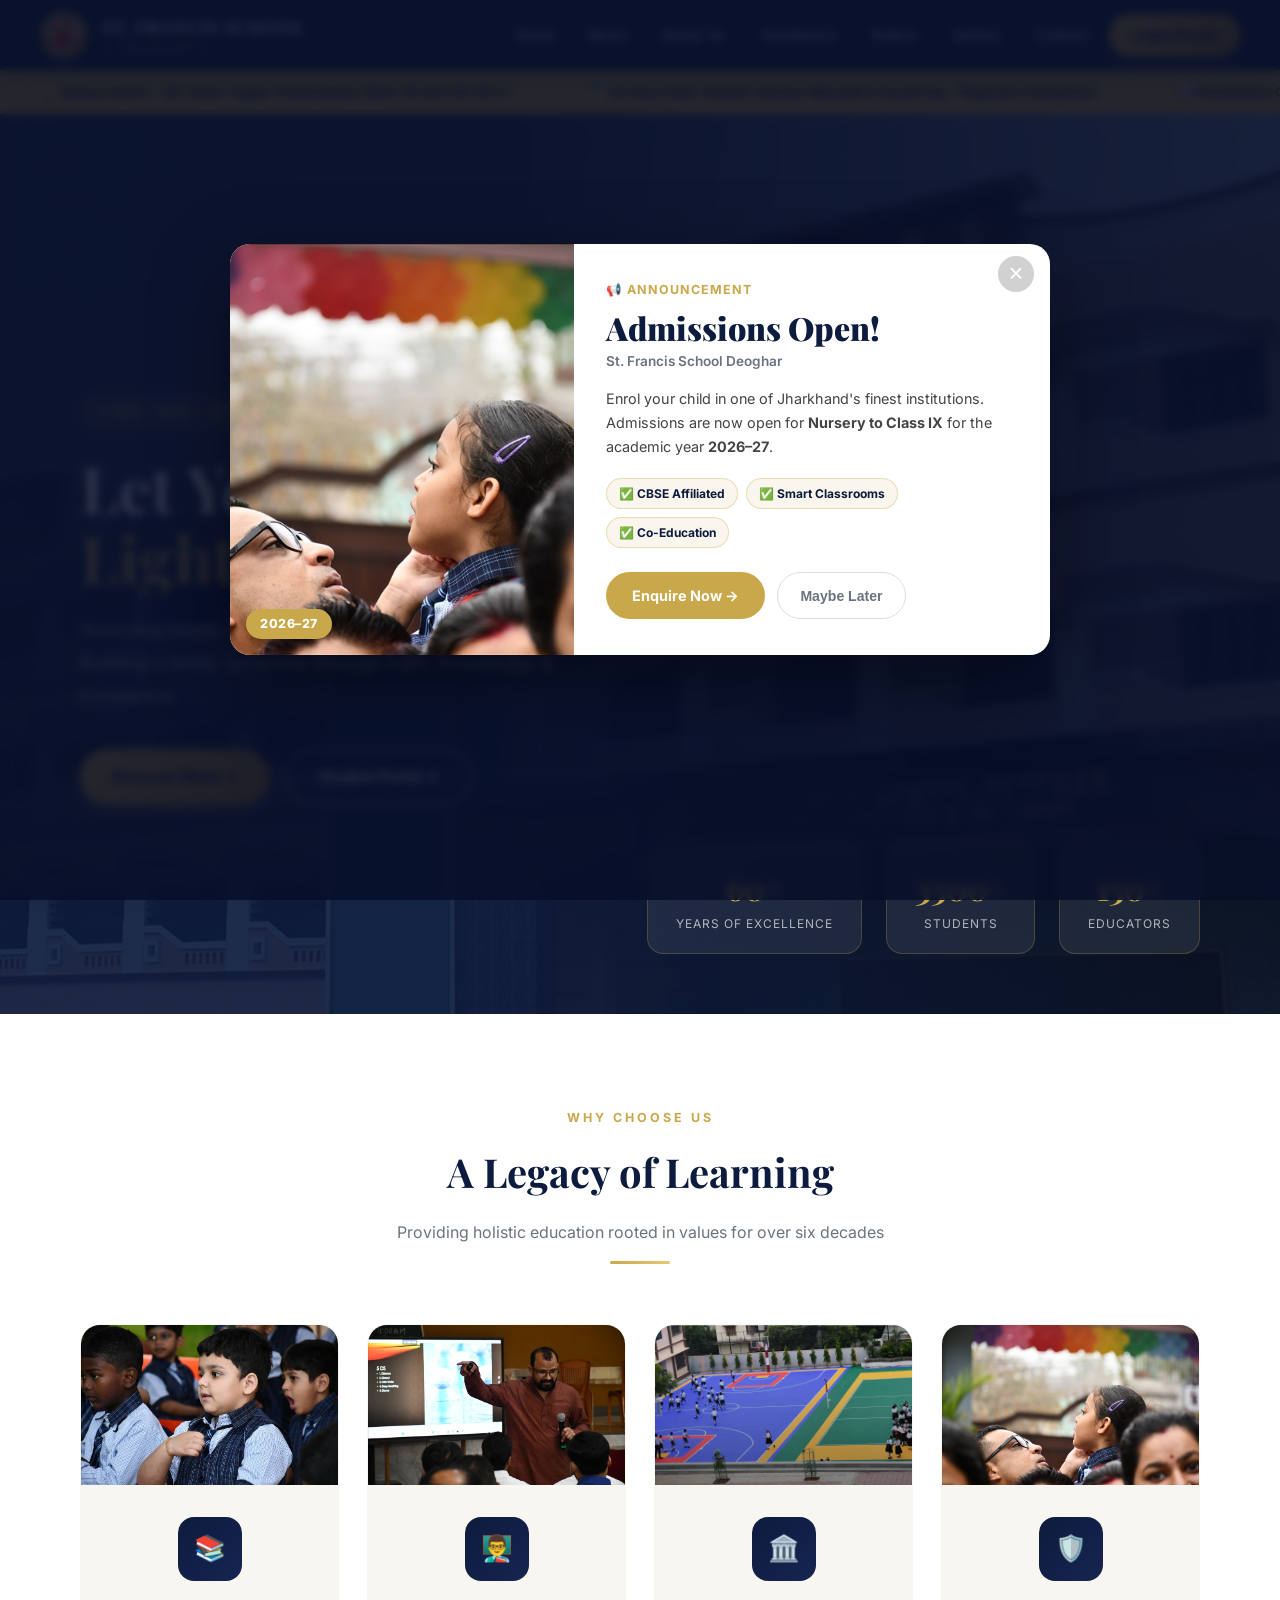
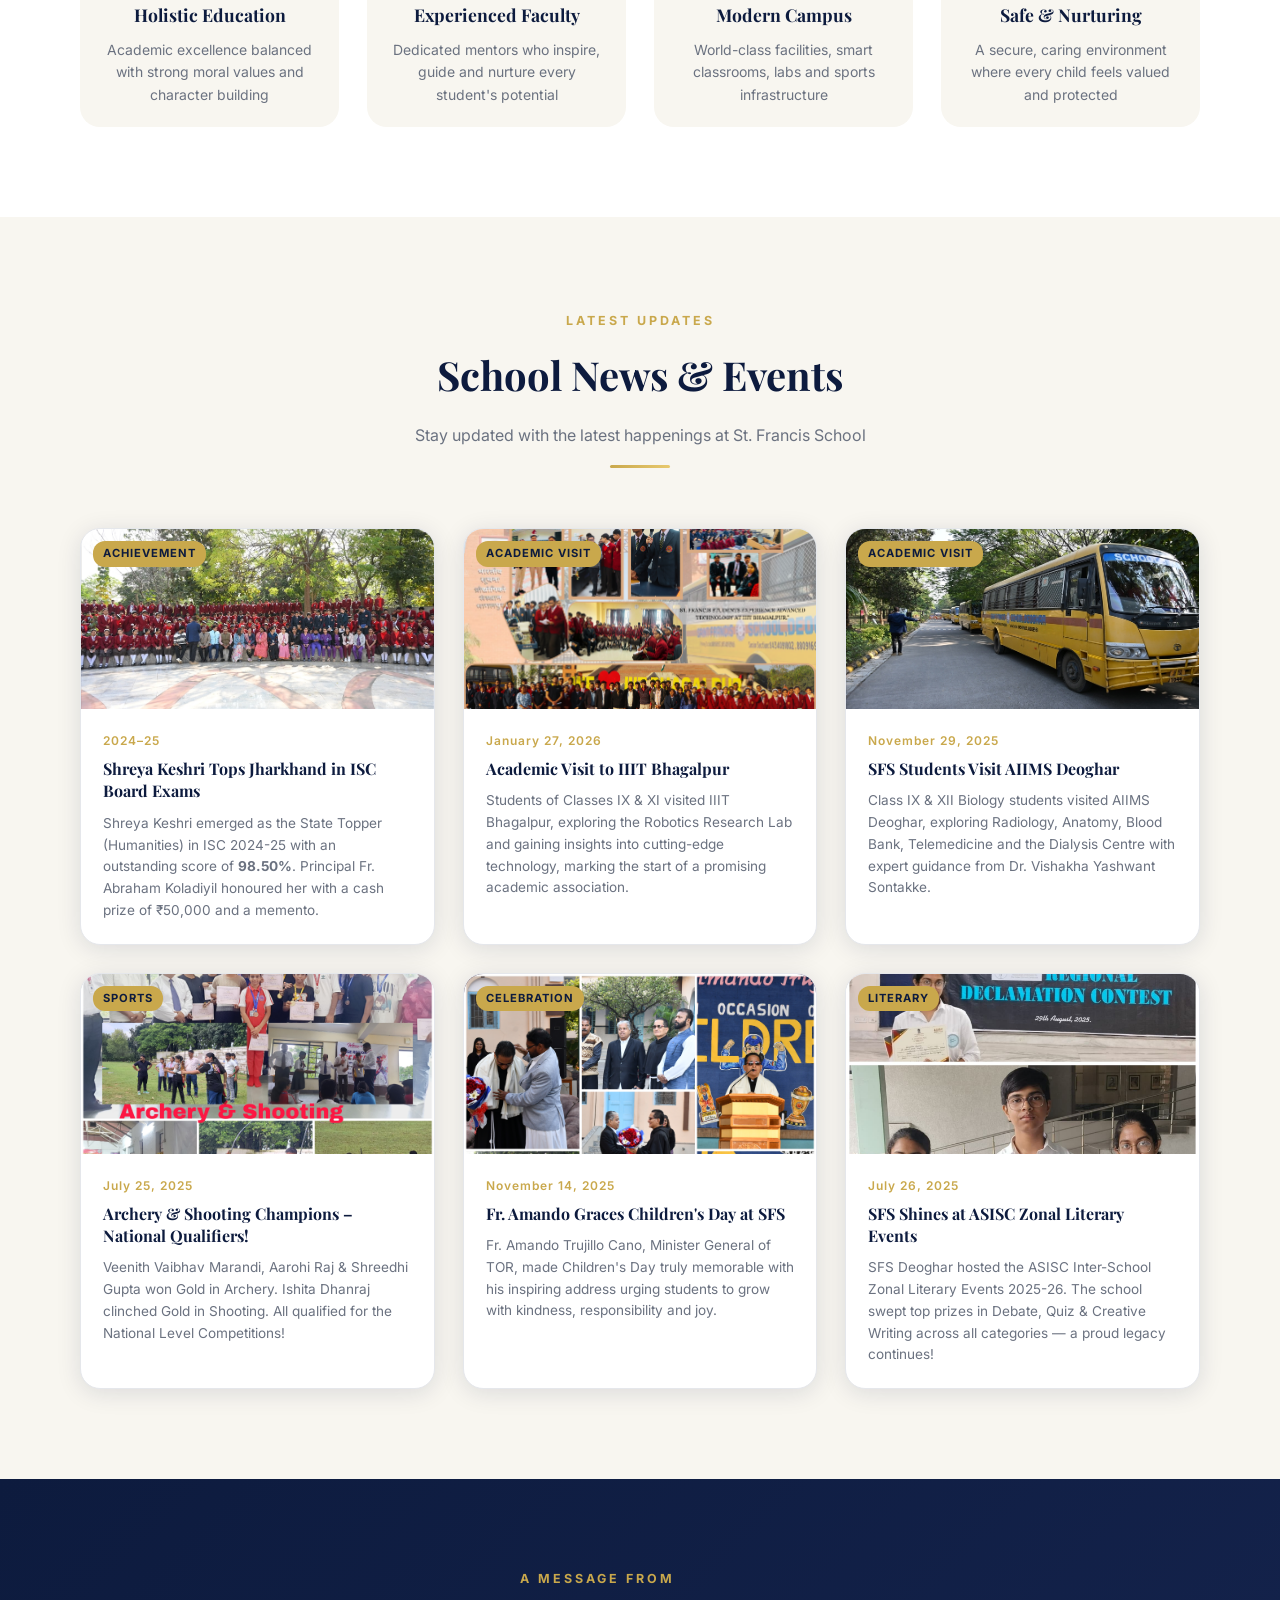
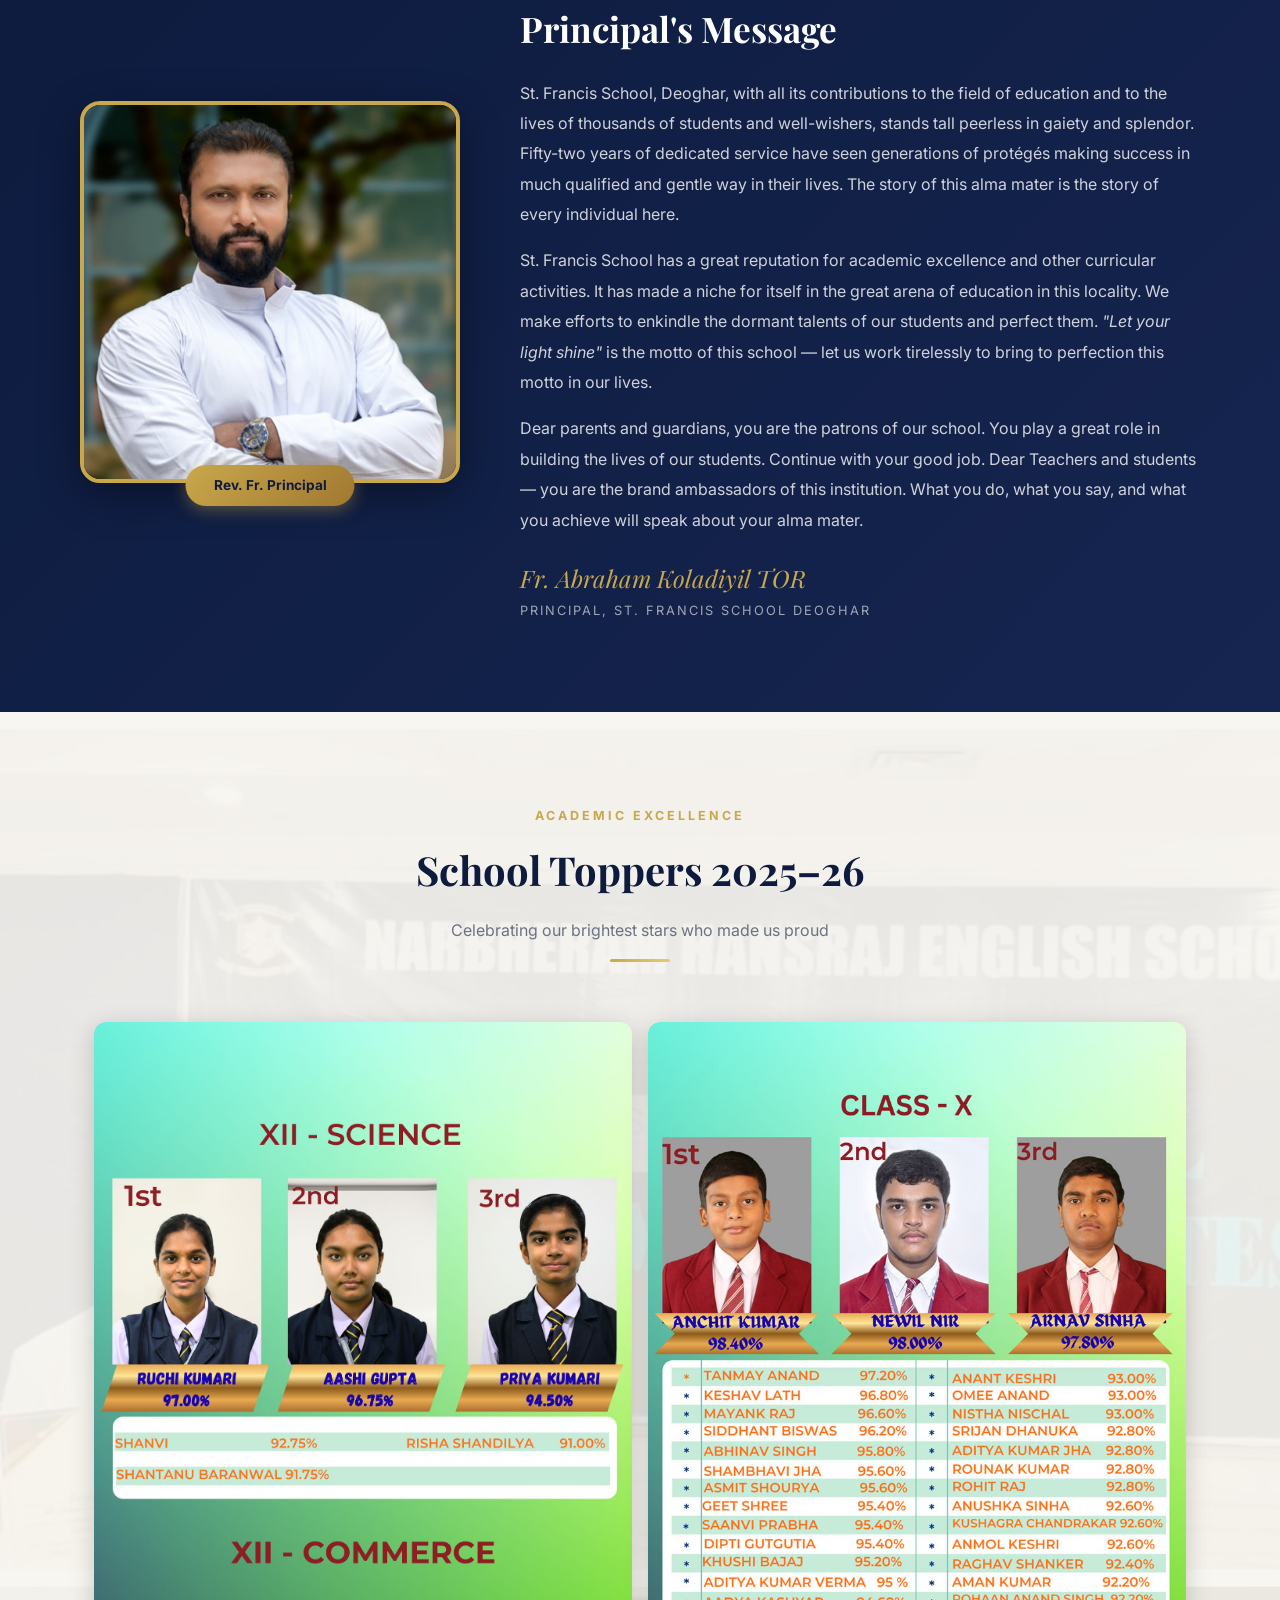
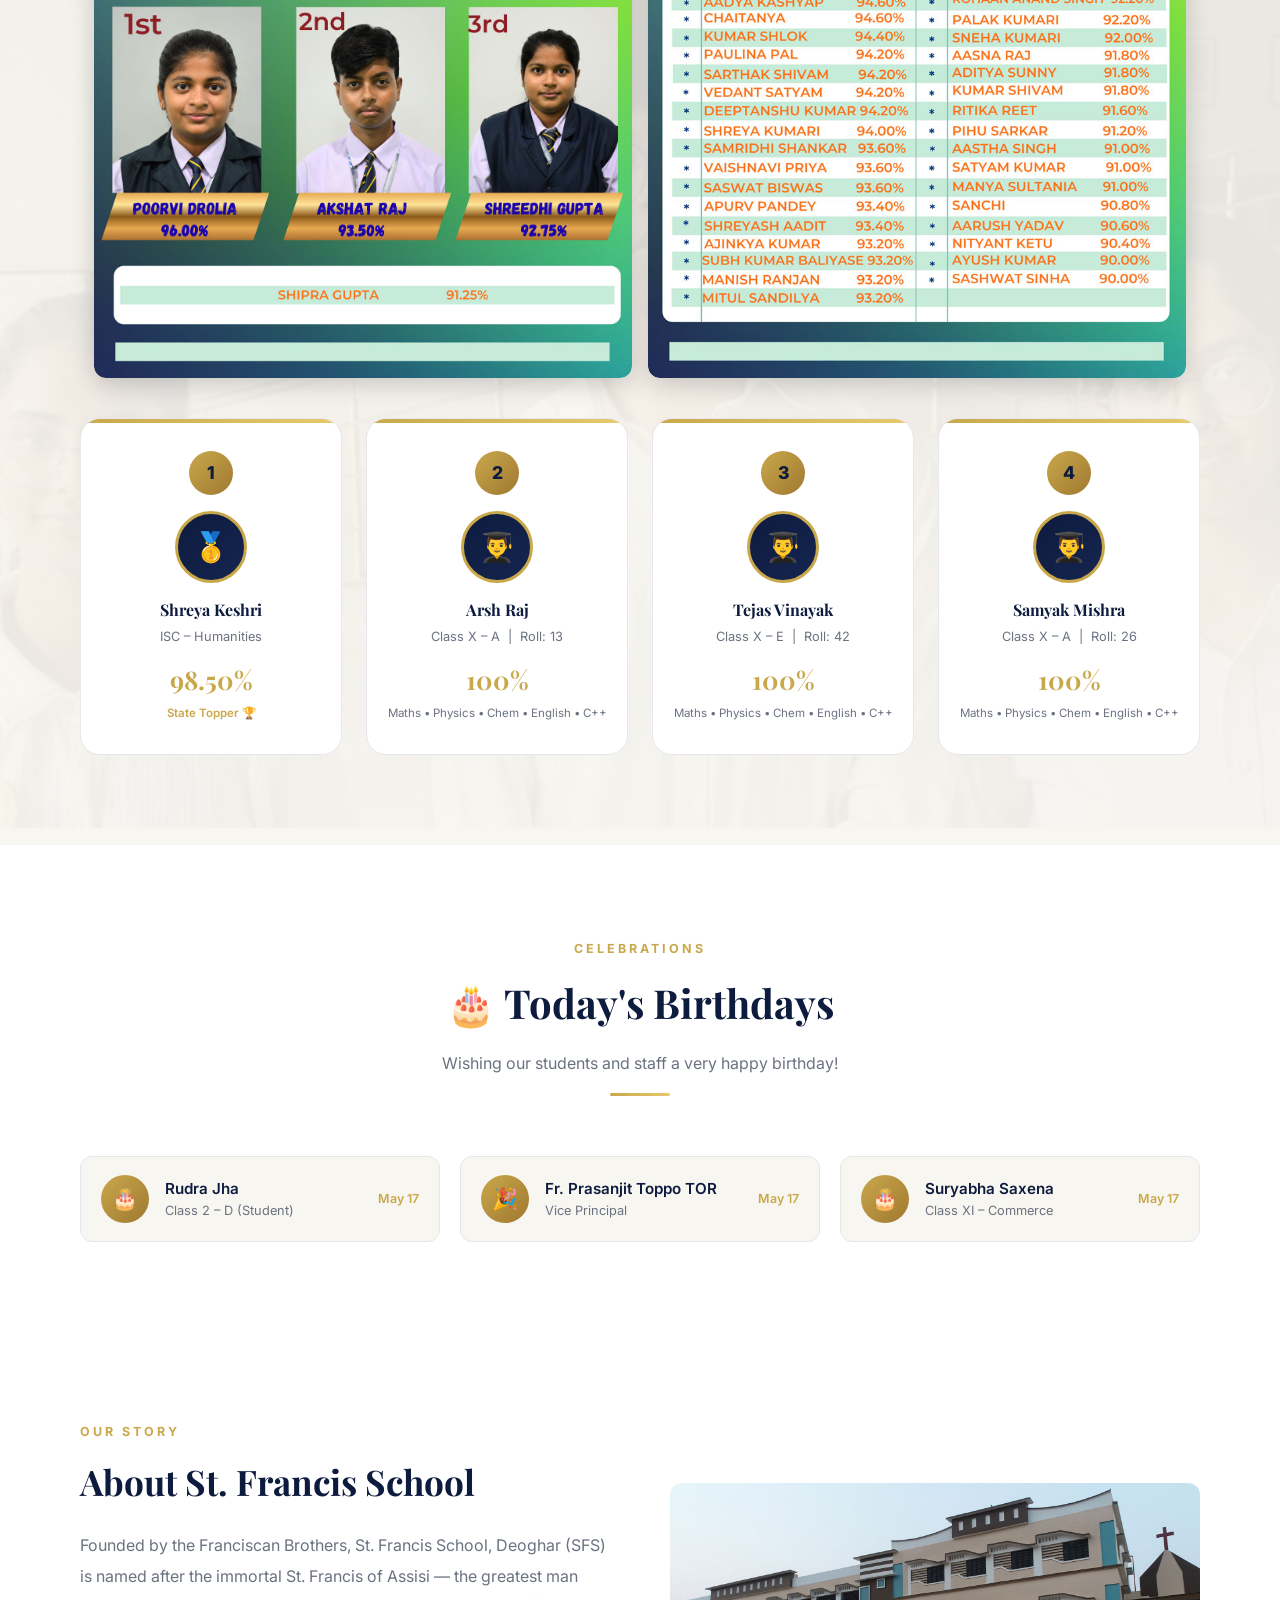
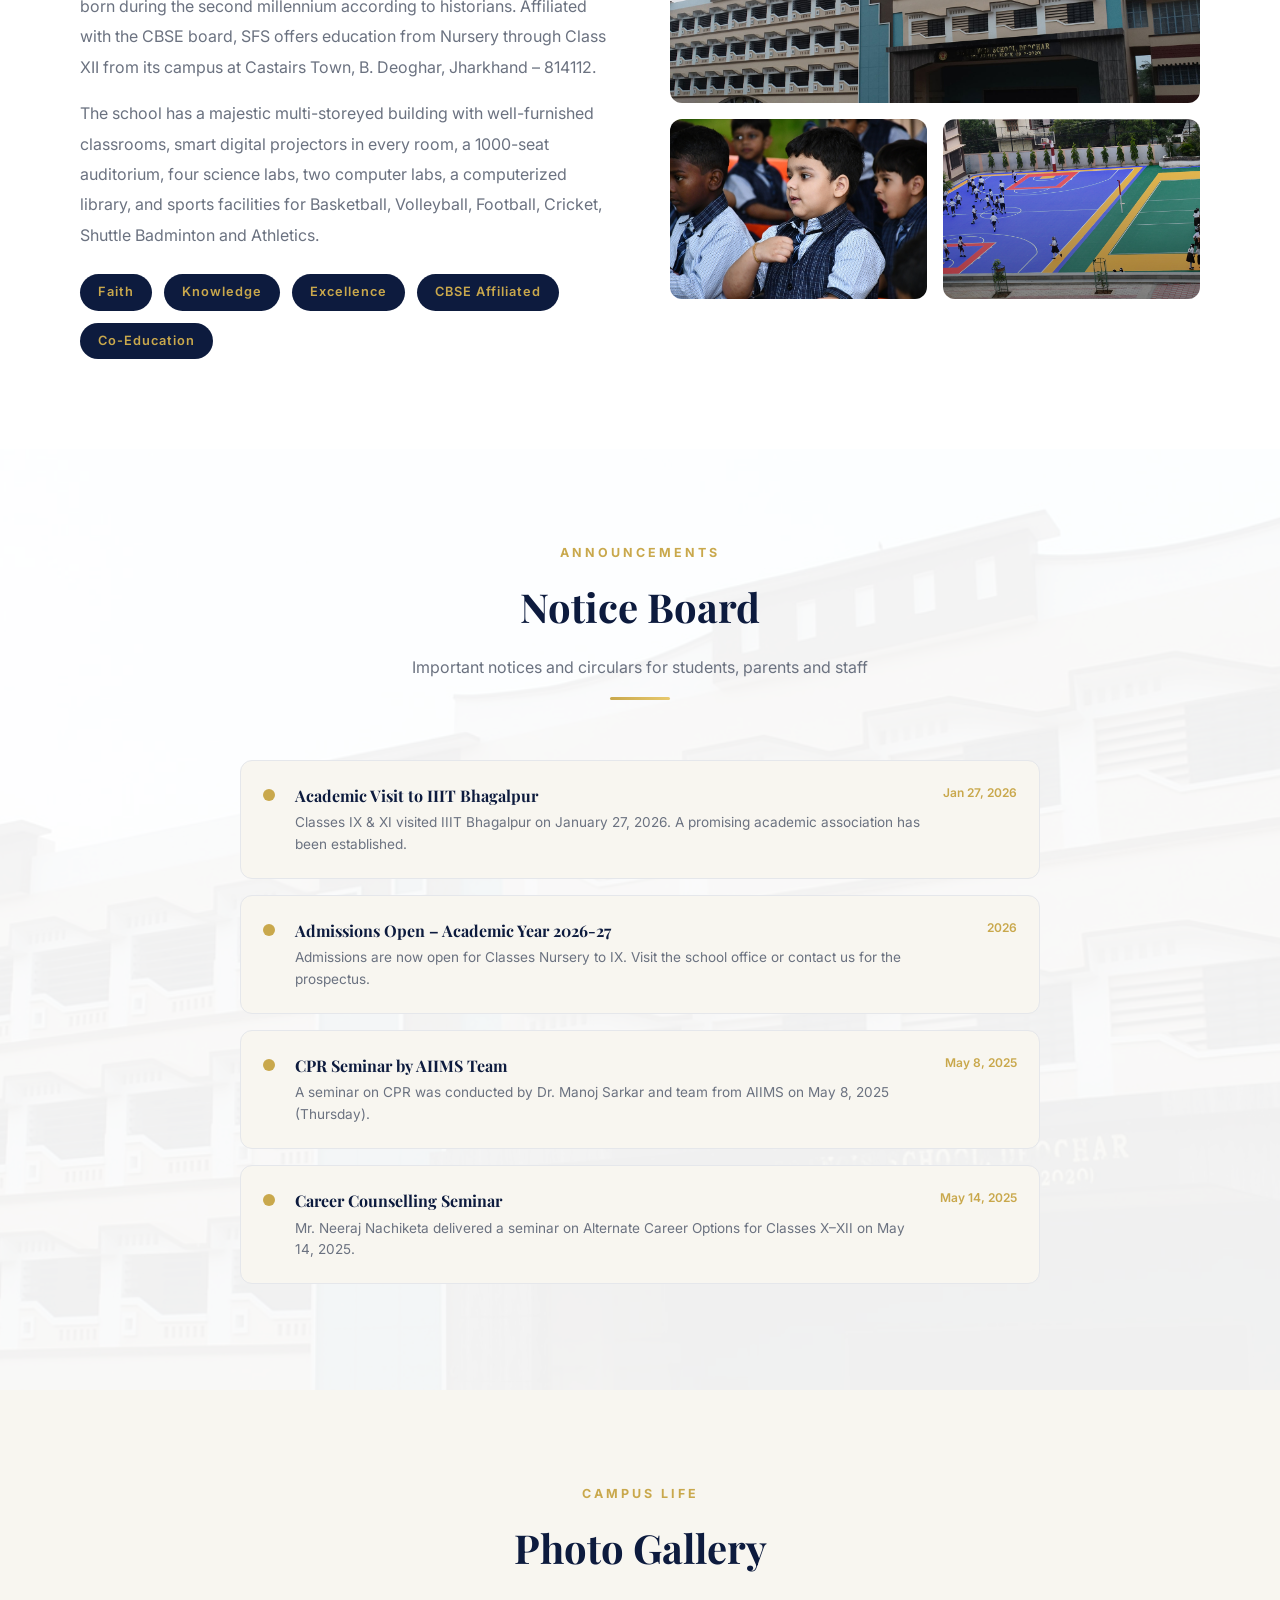
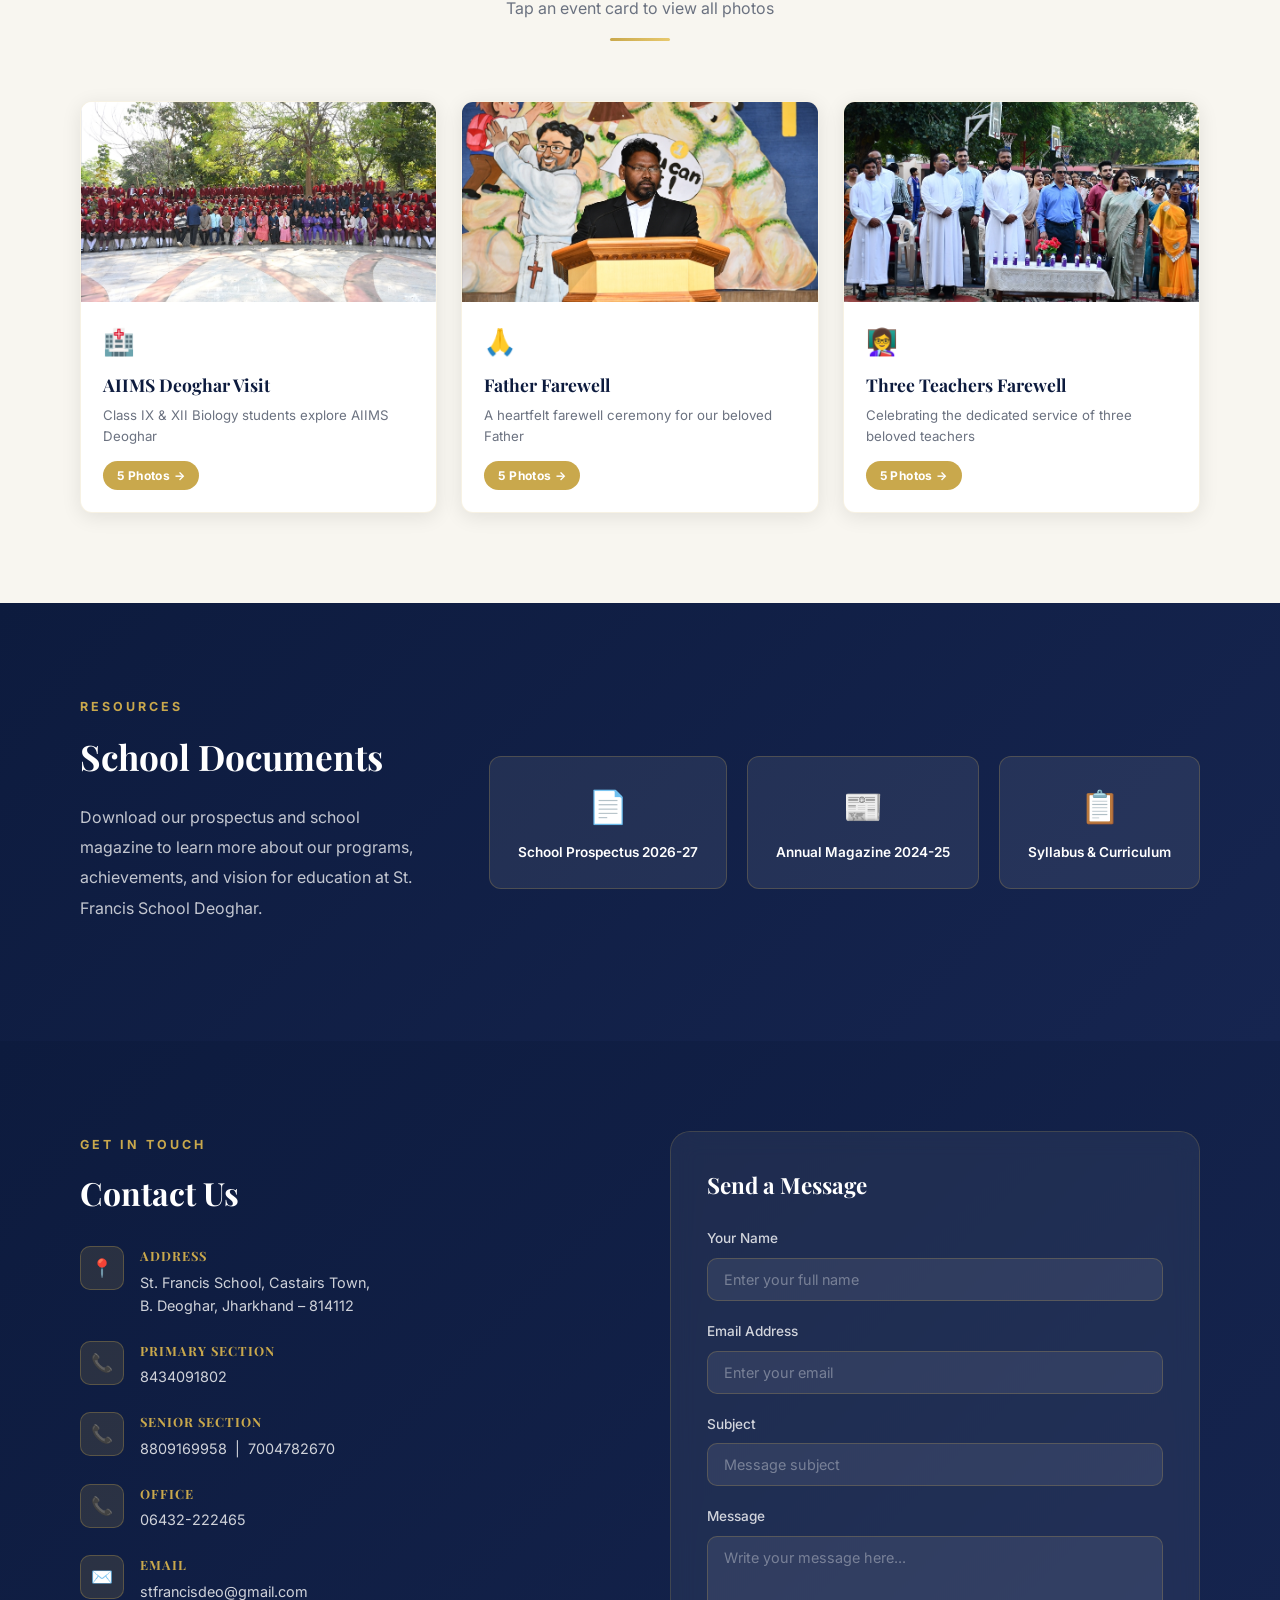
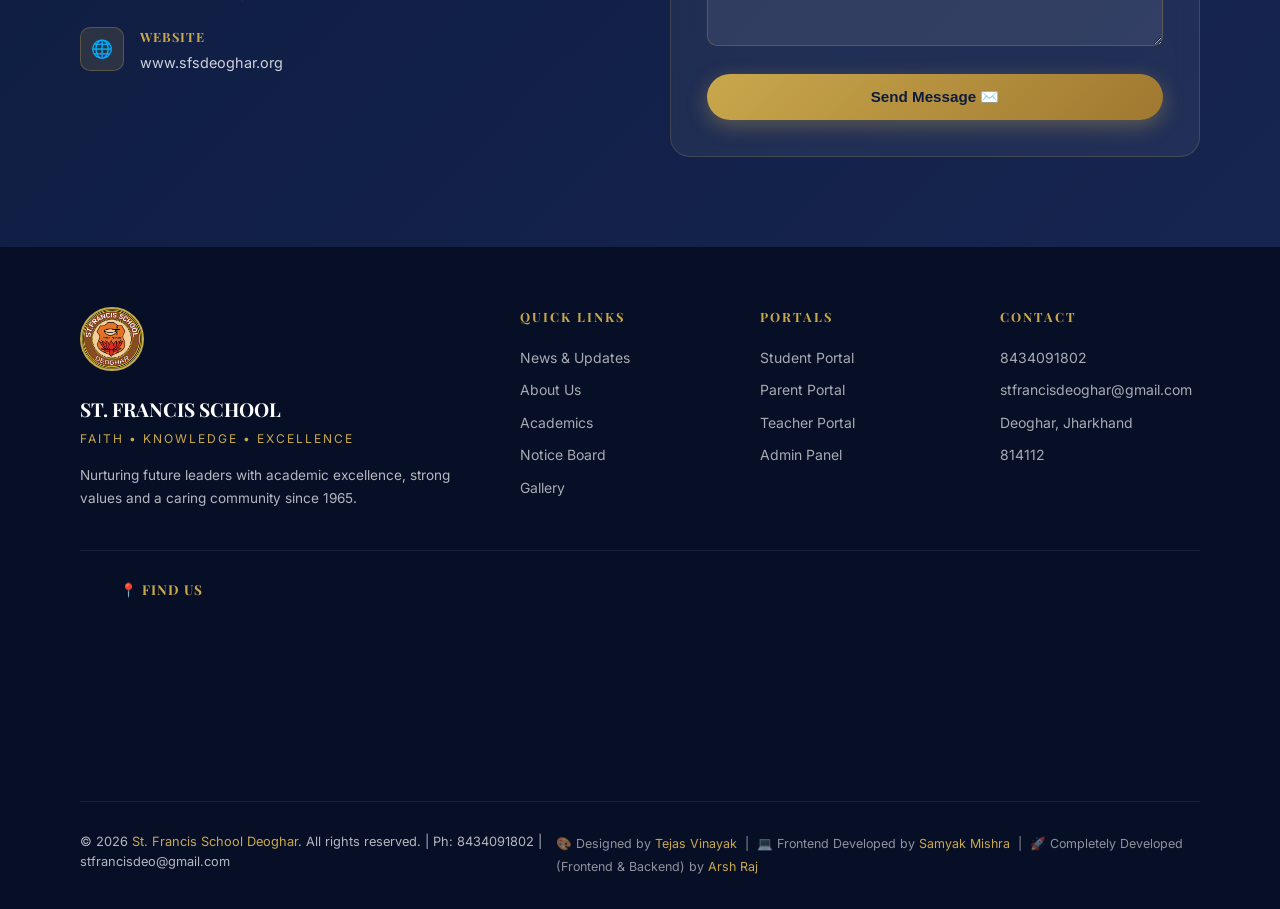
==== commit 621b340d: "main page done" ====
--- a/index.html
+++ b/index.html
@@ -1,521 +1,1354 @@
 <!DOCTYPE html>
 <html lang="en">
+
 <head>
-<meta charset="UTF-8"/>
-<meta name="viewport" content="width=device-width, initial-scale=1.0"/>
-<title>St. Francis School Deoghar – Faith • Knowledge • Excellence</title>
-<meta name="keywords" content="St Francis School Deoghar, SFS Deoghar, CBSE school Jharkhand, St Francis Deoghar"/>
-<meta name="description" content="St. Francis School Deoghar – Nurturing minds, inspiring hearts, building a better tomorrow."/>
-<link rel="stylesheet" href="style.css"/>
-<link rel="icon" href="PICS/LOGO.jpg" type="image/jpeg"/>
-<style>
-.hamburger { display:none; flex-direction:column; gap:5px; cursor:pointer; }
-.hamburger span { width:24px; height:2px; background:var(--gold); border-radius:2px; }
-@media(max-width:768px){
-  .hamburger{display:flex;}
-  .nav-links.open{display:flex;flex-direction:column;position:fixed;top:72px;left:0;right:0;background:var(--navy);padding:20px;gap:8px;border-top:1px solid rgba(201,168,76,0.3);}
-}
-.hero-bg { position:absolute;inset:0;background:linear-gradient(to right, rgba(13,27,62,0.95) 45%, rgba(13,27,62,0.5) 100%), url('PICS/LOGO.jpg') center/cover; }
-.gallery-grid { display:grid;grid-template-columns:repeat(3,1fr);gap:20px; }
-.gallery-item { border-radius:var(--radius);overflow:hidden;aspect-ratio:4/3;background:linear-gradient(135deg,var(--navy),#1a3a7c);display:flex;align-items:center;justify-content:center;font-size:3rem;transition:var(--transition);cursor:pointer; }
-.gallery-item:hover { transform:scale(1.03);box-shadow:var(--shadow-lg); }
-.prospectus-section { background:linear-gradient(135deg,var(--navy),var(--navy-light)); }
-.prospectus-inner { display:flex;align-items:center;gap:60px; }
-.prospectus-text h2 { color:var(--white);font-size:2.2rem;margin-bottom:16px; }
-.prospectus-text p { color:rgba(255,255,255,0.75);line-height:1.9;margin-bottom:28px; }
-.doc-cards { display:flex;gap:20px;flex-wrap:wrap; }
-.doc-card { background:rgba(255,255,255,0.08);border:1px solid rgba(201,168,76,0.25);border-radius:var(--radius);padding:24px 28px;text-align:center;transition:var(--transition);cursor:pointer;min-width:140px; }
-.doc-card:hover { background:rgba(201,168,76,0.1);border-color:var(--gold);transform:translateY(-4px); }
-.doc-card .doc-icon { font-size:2rem;margin-bottom:10px; }
-.doc-card p { color:var(--white);font-size:0.85rem;font-weight:600; }
-</style>
+  <meta charset="UTF-8" />
+  <meta name="viewport" content="width=device-width, initial-scale=1.0" />
+  <title>St. Francis School Deoghar – Faith • Knowledge • Excellence</title>
+  <meta name="keywords" content="St Francis School Deoghar, SFS Deoghar, CBSE school Jharkhand, St Francis Deoghar" />
+  <meta name="description"
+    content="St. Francis School Deoghar – Nurturing minds, inspiring hearts, building a better tomorrow." />
+  <link rel="stylesheet" href="style.css" />
+  <link rel="icon" href="PICS/LOGO.jpg" type="image/jpeg" />
+  <style>
+    .hamburger {
+      display: none;
+      flex-direction: column;
+      gap: 5px;
+      cursor: pointer;
+    }
+
+    .hamburger span {
+      width: 24px;
+      height: 2px;
+      background: var(--gold);
+      border-radius: 2px;
+    }
+
+    @media(max-width:768px) {
+      .hamburger {
+        display: flex;
+      }
+
+      .nav-links.open {
+        display: flex;
+        flex-direction: column;
+        position: fixed;
+        top: 72px;
+        left: 0;
+        right: 0;
+        background: var(--navy);
+        padding: 20px;
+        gap: 8px;
+        border-top: 1px solid rgba(201, 168, 76, 0.3);
+      }
+    }
+
+    .hero-bg {
+      position: absolute;
+      inset: 0;
+      background: linear-gradient(to right, rgba(13, 27, 62, 0.88) 40%, rgba(13, 27, 62, 0.45) 100%), url('PICS/HERO-BACK.jpg') center/cover no-repeat;
+    }
+
+    .gallery-grid {
+      display: grid;
+      grid-template-columns: repeat(3, 1fr);
+      gap: 20px;
+    }
+
+    .gallery-item {
+      border-radius: var(--radius);
+      overflow: hidden;
+      aspect-ratio: 4/3;
+      background: linear-gradient(135deg, var(--navy), #1a3a7c);
+      display: flex;
+      align-items: center;
+      justify-content: center;
+      font-size: 3rem;
+      transition: var(--transition);
+      cursor: pointer;
+      position: relative;
+    }
+
+    .gallery-item img {
+      position: absolute;
+      inset: 0;
+      width: 100%;
+      height: 100%;
+      object-fit: cover;
+      transition: transform 0.4s ease;
+    }
+
+    .gallery-item:hover img {
+      transform: scale(1.08);
+    }
+
+    .gallery-event-label {
+      position: absolute;
+      bottom: 0;
+      left: 0;
+      right: 0;
+      background: linear-gradient(to top, rgba(13, 27, 62, 0.92), transparent);
+      color: #fff;
+      font-size: 0.8rem;
+      font-weight: 700;
+      padding: 18px 12px 10px;
+      text-align: center;
+      letter-spacing: 0.5px;
+    }
+
+    .feature-card-img {
+      width: 100%;
+      height: 160px;
+      object-fit: cover;
+      border-radius: var(--radius) var(--radius) 0 0;
+      margin-bottom: 0;
+    }
+
+    .news-card-img img {
+      width: 100%;
+      height: 100%;
+      object-fit: cover;
+    }
+
+    .topper-banners-row {
+      display: flex;
+      gap: 16px;
+      justify-content: center;
+      margin-bottom: 40px;
+      flex-wrap: wrap;
+    }
+
+    .topper-banner {
+      flex: 1 1 45%;
+      max-width: 48%;
+      border-radius: var(--radius);
+      overflow: hidden;
+      box-shadow: 0 6px 24px rgba(0, 0, 0, 0.18);
+    }
+
+    .topper-banner img {
+      width: 100%;
+      height: auto;
+      display: block;
+      border-radius: var(--radius);
+    }
+
+    @media(max-width:640px) {
+      .topper-banner {
+        max-width: 100%;
+        flex: 1 1 100%;
+      }
+    }
+
+    .toppers-section-bg {
+      position: relative;
+    }
+
+    .toppers-section-bg::before {
+      content: '';
+      position: absolute;
+      inset: 0;
+      background: url('PICS/ACHIVEMENT.jpeg') center/cover no-repeat;
+      opacity: 0.07;
+      pointer-events: none;
+      z-index: 0;
+    }
+
+    .toppers-section-bg>* {
+      position: relative;
+      z-index: 1;
+    }
+
+    .gallery-item:hover {
+      transform: scale(1.03);
+      box-shadow: var(--shadow-lg);
+    }
+
+    .prospectus-section {
+      background: linear-gradient(135deg, var(--navy), var(--navy-light));
+    }
+
+    .prospectus-inner {
+      display: flex;
+      align-items: center;
+      gap: 60px;
+    }
+
+    .prospectus-text h2 {
+      color: var(--white);
+      font-size: 2.2rem;
+      margin-bottom: 16px;
+    }
+
+    .prospectus-text p {
+      color: rgba(255, 255, 255, 0.75);
+      line-height: 1.9;
+      margin-bottom: 28px;
+    }
+
+    .doc-cards {
+      display: flex;
+      gap: 20px;
+      flex-wrap: wrap;
+    }
+
+    .doc-card {
+      background: rgba(255, 255, 255, 0.08);
+      border: 1px solid rgba(201, 168, 76, 0.25);
+      border-radius: var(--radius);
+      padding: 24px 28px;
+      text-align: center;
+      transition: var(--transition);
+      cursor: pointer;
+      min-width: 140px;
+    }
+
+    .doc-card:hover {
+      background: rgba(201, 168, 76, 0.1);
+      border-color: var(--gold);
+      transform: translateY(-4px);
+    }
+
+    .doc-card .doc-icon {
+      font-size: 2rem;
+      margin-bottom: 10px;
+    }
+
+    .doc-card p {
+      color: var(--white);
+      font-size: 0.85rem;
+      font-weight: 600;
+    }
+
+    .gallery-tab {
+      background: rgba(13, 27, 62, 0.08);
+      border: 1.5px solid rgba(201, 168, 76, 0.3);
+      border-radius: 50px;
+      padding: 9px 22px;
+      font-size: 0.85rem;
+      font-weight: 700;
+      color: var(--navy);
+      cursor: pointer;
+      transition: all 0.25s;
+      letter-spacing: 0.4px;
+    }
+
+    .gallery-tab:hover {
+      background: rgba(201, 168, 76, 0.15);
+      border-color: var(--gold);
+      color: var(--navy);
+    }
+
+    .gallery-tab.active {
+      background: var(--gold);
+      border-color: var(--gold);
+      color: #fff;
+      box-shadow: 0 4px 16px rgba(201, 168, 76, 0.35);
+    }
+
+    /* Event Cards */
+    .event-cards-grid {
+      display: grid;
+      grid-template-columns: repeat(3, 1fr);
+      gap: 24px;
+    }
+
+    @media(max-width:768px) {
+      .event-cards-grid {
+        grid-template-columns: 1fr;
+      }
+    }
+
+    .event-card {
+      background: var(--white);
+      border-radius: var(--radius);
+      overflow: hidden;
+      box-shadow: 0 4px 20px rgba(0, 0, 0, 0.09);
+      cursor: pointer;
+      transition: transform 0.28s, box-shadow 0.28s;
+      border: 1.5px solid rgba(201, 168, 76, 0.15);
+    }
+
+    .event-card:hover {
+      transform: translateY(-6px);
+      box-shadow: 0 12px 36px rgba(13, 27, 62, 0.16);
+    }
+
+    .event-card-thumb {
+      height: 200px;
+      overflow: hidden;
+    }
+
+    .event-card-thumb img {
+      width: 100%;
+      height: 100%;
+      object-fit: cover;
+      transition: transform 0.4s;
+    }
+
+    .event-card:hover .event-card-thumb img {
+      transform: scale(1.06);
+    }
+
+    .event-card-body {
+      padding: 20px 22px 22px;
+    }
+
+    .event-card-icon {
+      font-size: 1.6rem;
+      margin-bottom: 8px;
+    }
+
+    .event-card-body h3 {
+      color: var(--navy);
+      font-size: 1.1rem;
+      font-weight: 700;
+      margin-bottom: 6px;
+    }
+
+    .event-card-body p {
+      color: var(--gray);
+      font-size: 0.83rem;
+      line-height: 1.6;
+      margin-bottom: 14px;
+    }
+
+    .event-card-count {
+      display: inline-block;
+      background: var(--gold);
+      color: #fff;
+      font-size: 0.75rem;
+      font-weight: 700;
+      padding: 5px 14px;
+      border-radius: 50px;
+      letter-spacing: 0.4px;
+    }
+
+    /* Lightbox Modal */
+    .gallery-modal {
+      display: none;
+      position: fixed;
+      inset: 0;
+      background: rgba(8, 15, 40, 0.92);
+      z-index: 9999;
+      overflow-y: auto;
+      padding: 24px 16px;
+    }
+
+    .gallery-modal.open {
+      display: flex;
+      align-items: flex-start;
+      justify-content: center;
+    }
+
+    .gallery-modal-inner {
+      background: var(--white);
+      border-radius: 16px;
+      width: 100%;
+      max-width: 900px;
+      padding: 32px 28px;
+      position: relative;
+      margin: auto;
+    }
+
+    .modal-close {
+      position: absolute;
+      top: 14px;
+      right: 18px;
+      background: none;
+      border: none;
+      font-size: 2rem;
+      color: var(--navy);
+      cursor: pointer;
+      line-height: 1;
+      font-weight: 700;
+    }
+
+    .modal-close:hover {
+      color: var(--gold);
+    }
+
+    .modal-title {
+      color: var(--navy);
+      font-size: 1.5rem;
+      font-weight: 800;
+      margin-bottom: 24px;
+      padding-right: 40px;
+    }
+
+    .modal-photo-grid {
+      display: grid;
+      grid-template-columns: repeat(3, 1fr);
+      gap: 14px;
+    }
+
+    @media(max-width:600px) {
+      .modal-photo-grid {
+        grid-template-columns: 1fr 1fr;
+      }
+    }
+
+    .modal-photo-item {
+      border-radius: 10px;
+      overflow: hidden;
+      aspect-ratio: 4/3;
+    }
+
+    .modal-photo-item img {
+      width: 100%;
+      height: 100%;
+      object-fit: cover;
+      display: block;
+      transition: transform 0.3s;
+    }
+
+    .modal-photo-item:hover img {
+      transform: scale(1.04);
+    }
+
+    /* Footer Map */
+    .footer-map {
+      padding: 28px 40px 0;
+      border-top: 1px solid rgba(255, 255, 255, 0.08);
+    }
+
+    @media(max-width:768px) {
+      .footer-map {
+        padding: 24px 20px 0;
+      }
+    }
+
+    /* Admission Popup */
+    .adm-overlay {
+      display: none;
+      position: fixed;
+      inset: 0;
+      background: rgba(8, 15, 40, 0.85);
+      z-index: 10000;
+      align-items: center;
+      justify-content: center;
+      padding: 20px;
+      backdrop-filter: blur(4px);
+    }
+
+    .adm-overlay.open {
+      display: flex;
+    }
+
+    .adm-modal {
+      background: var(--white);
+      border-radius: 20px;
+      overflow: hidden;
+      max-width: 820px;
+      width: 100%;
+      display: flex;
+      flex-direction: row;
+      box-shadow: 0 24px 80px rgba(0, 0, 0, 0.4);
+      position: relative;
+      animation: adm-in 0.4s cubic-bezier(.22, .9, .36, 1) both;
+    }
+
+    @keyframes adm-in {
+      from {
+        opacity: 0;
+        transform: scale(0.88) translateY(24px)
+      }
+
+      to {
+        opacity: 1;
+        transform: none
+      }
+    }
+
+    .adm-close {
+      position: absolute;
+      top: 12px;
+      right: 16px;
+      background: rgba(0, 0, 0, 0.18);
+      border: none;
+      color: #fff;
+      font-size: 1.6rem;
+      line-height: 1;
+      width: 36px;
+      height: 36px;
+      border-radius: 50%;
+      cursor: pointer;
+      z-index: 2;
+      display: flex;
+      align-items: center;
+      justify-content: center;
+      transition: background 0.2s;
+    }
+
+    .adm-close:hover {
+      background: rgba(0, 0, 0, 0.45);
+    }
+
+    .adm-img-wrap {
+      position: relative;
+      flex: 0 0 42%;
+      overflow: hidden;
+    }
+
+    .adm-img-wrap img {
+      width: 100%;
+      height: 100%;
+      object-fit: cover;
+      display: block;
+    }
+
+    .adm-img-badge {
+      position: absolute;
+      bottom: 16px;
+      left: 16px;
+      background: var(--gold);
+      color: #fff;
+      font-size: 0.78rem;
+      font-weight: 800;
+      padding: 5px 14px;
+      border-radius: 50px;
+      letter-spacing: 0.5px;
+    }
+
+    .adm-body {
+      padding: 36px 32px;
+      flex: 1;
+      display: flex;
+      flex-direction: column;
+      justify-content: center;
+    }
+
+    .adm-tag {
+      font-size: 0.78rem;
+      font-weight: 700;
+      color: var(--gold);
+      letter-spacing: 1px;
+      text-transform: uppercase;
+      margin-bottom: 10px;
+    }
+
+    .adm-title {
+      font-size: 2rem;
+      font-weight: 900;
+      color: var(--navy);
+      margin-bottom: 4px;
+      line-height: 1.15;
+    }
+
+    .adm-sub {
+      font-size: 0.85rem;
+      color: var(--gray);
+      font-weight: 600;
+      margin-bottom: 14px;
+    }
+
+    .adm-desc {
+      font-size: 0.9rem;
+      color: #444;
+      line-height: 1.7;
+      margin-bottom: 18px;
+    }
+
+    .adm-highlights {
+      display: flex;
+      flex-wrap: wrap;
+      gap: 8px;
+      margin-bottom: 24px;
+    }
+
+    .adm-highlights span {
+      background: rgba(201, 168, 76, 0.1);
+      border: 1px solid rgba(201, 168, 76, 0.35);
+      color: var(--navy);
+      font-size: 0.75rem;
+      font-weight: 700;
+      padding: 5px 12px;
+      border-radius: 50px;
+    }
+
+    .adm-actions {
+      display: flex;
+      gap: 12px;
+      flex-wrap: wrap;
+    }
+
+    .adm-btn-primary {
+      background: var(--gold);
+      color: #fff;
+      border: none;
+      padding: 12px 26px;
+      border-radius: 50px;
+      font-weight: 700;
+      font-size: 0.9rem;
+      cursor: pointer;
+      text-decoration: none;
+      transition: opacity 0.2s;
+      display: inline-block;
+    }
+
+    .adm-btn-primary:hover {
+      opacity: 0.88;
+    }
+
+    .adm-btn-ghost {
+      background: transparent;
+      color: var(--gray);
+      border: 1.5px solid #ddd;
+      padding: 12px 22px;
+      border-radius: 50px;
+      font-weight: 600;
+      font-size: 0.88rem;
+      cursor: pointer;
+      transition: border-color 0.2s;
+    }
+
+    .adm-btn-ghost:hover {
+      border-color: var(--navy);
+      color: var(--navy);
+    }
+
+    @media(max-width:600px) {
+      .adm-modal {
+        flex-direction: column;
+      }
+
+      .adm-img-wrap {
+        flex: 0 0 200px;
+        height: 200px;
+      }
+
+      .adm-body {
+        padding: 24px 20px;
+      }
+
+      .adm-title {
+        font-size: 1.5rem;
+      }
+    }
+  </style>
 </head>
+
 <body>
 
-<!-- NAVBAR -->
-<nav class="navbar">
-  <div class="brand">
-    <img src="PICS/LOGO.jpg" alt="St. Francis School Logo"/>
-    <div class="brand-text">
-      <div class="name">ST. FRANCIS SCHOOL</div>
-      <div class="sub">— Deoghar —</div>
-    </div>
-  </div>
-  <div class="nav-links" id="navLinks">
-    <a href="#home" class="active">Home</a>
-    <a href="#news">News</a>
-    <a href="#principal">About Us</a>
-    <a href="#toppers">Academics</a>
-    <a href="#notice">Notice</a>
-    <a href="#gallery">Gallery</a>
-    <a href="#contact">Contact</a>
-    <a href="login.html" class="btn-login">Login Portal</a>
-  </div>
-  <div class="hamburger" onclick="toggleNav()">
-    <span></span><span></span><span></span>
-  </div>
-</nav>
-
-<!-- TICKER -->
-<div class="ticker" style="margin-top:72px;">
-  <div class="ticker-inner">
-    <span>🏆 Shreya Keshri – ISC State Topper (Humanities) 2024-25 with 98.50%!</span>
-    <span>🥇 Archery Gold: Veenith Vaibhav Marandi & Aarohi Raj – Regional Champions!</span>
-    <span>📢 Admissions Open for 2026-27 – Visit School Office</span>
-    <span>🎯 Shooting Gold: Ishita Dhanraj – All qualified for Nationals!</span>
-    <span>🏛️ Academic Visit to IIIT Bhagalpur & AIIMS Deoghar</span>
-    <span>🌟 UPSC Success: Ayush Venkat Vats (2014 Batch) – Rank 74!</span>
-    <span>🏆 Shreya Keshri – ISC State Topper (Humanities) 2024-25 with 98.50%!</span>
-    <span>🥇 Archery Gold: Veenith Vaibhav Marandi & Aarohi Raj – Regional Champions!</span>
-    <span>📢 Admissions Open for 2026-27 – Visit School Office</span>
-    <span>🎯 Shooting Gold: Ishita Dhanraj – All qualified for Nationals!</span>
-  </div>
-</div>
-
-<!-- HERO -->
-<section class="hero" id="home">
-  <div class="hero-bg"></div>
-  <div class="hero-content fade-in">
-    <div class="hero-badge">✦ Est. 1965 • Deoghar, Jharkhand</div>
-    <h1>Let Your<br/><span>Light Shine</span></h1>
-    <p>Nurturing minds. Inspiring hearts.<br/>Building a better tomorrow through Faith, Knowledge & Excellence.</p>
-    <div class="hero-btns">
-      <a href="#about" class="btn-primary">Discover More →</a>
-      <a href="login.html" class="btn-outline">Student Portal ↗</a>
-    </div>
-  </div>
-  <div class="hero-stats">
-    <div class="stat-card"><div class="num">60+</div><div class="label">Years of Excellence</div></div>
-    <div class="stat-card"><div class="num">3500+</div><div class="label">Students</div></div>
-    <div class="stat-card"><div class="num">150+</div><div class="label">Educators</div></div>
-  </div>
-</section>
-
-<!-- FEATURES -->
-<section class="features section">
-  <div class="section-header">
-    <div class="section-tag">Why Choose Us</div>
-    <h2>A Legacy of Learning</h2>
-    <p>Providing holistic education rooted in values for over six decades</p>
-    <div class="divider"></div>
-  </div>
-  <div class="features-grid">
-    <div class="feature-card">
-      <div class="feature-icon">📚</div>
-      <h3>Holistic Education</h3>
-      <p>Academic excellence balanced with strong moral values and character building</p>
-    </div>
-    <div class="feature-card">
-      <div class="feature-icon">👨‍🏫</div>
-      <h3>Experienced Faculty</h3>
-      <p>Dedicated mentors who inspire, guide and nurture every student's potential</p>
-    </div>
-    <div class="feature-card">
-      <div class="feature-icon">🏛️</div>
-      <h3>Modern Campus</h3>
-      <p>World-class facilities, smart classrooms, labs and sports infrastructure</p>
-    </div>
-    <div class="feature-card">
-      <div class="feature-icon">🛡️</div>
-      <h3>Safe & Nurturing</h3>
-      <p>A secure, caring environment where every child feels valued and protected</p>
-    </div>
-  </div>
-</section>
-
-<!-- NEWS -->
-<section class="section" id="news" style="background:var(--off-white);">
-  <div class="section-header">
-    <div class="section-tag">Latest Updates</div>
-    <h2>School News & Events</h2>
-    <p>Stay updated with the latest happenings at St. Francis School</p>
-    <div class="divider"></div>
-  </div>
-  <div class="news-grid">
-    <div class="news-card">
-      <div class="news-card-img" style="background:linear-gradient(135deg,#0d1b3e,#1a3a7c);">
-        <span style="font-size:3rem;">🏆</span>
-        <div class="news-badge">Achievement</div>
-      </div>
-      <div class="news-body">
-        <div class="news-date">2024–25</div>
-        <h3>Shreya Keshri Tops Jharkhand in ISC Board Exams</h3>
-        <p>Shreya Keshri emerged as the State Topper (Humanities) in ISC 2024-25 with an outstanding score of <strong>98.50%</strong>. Principal Fr. Abraham Koladiyil honoured her with a cash prize of ₹50,000 and a memento.</p>
-      </div>
-    </div>
-    <div class="news-card">
-      <div class="news-card-img" style="background:linear-gradient(135deg,#1a2d6b,#2a4a9c);">
-        <span style="font-size:3rem;">🏛️</span>
-        <div class="news-badge">Academic Visit</div>
-      </div>
-      <div class="news-body">
-        <div class="news-date">January 27, 2026</div>
-        <h3>Academic Visit to IIIT Bhagalpur</h3>
-        <p>Students of Classes IX & XI visited IIIT Bhagalpur, exploring the Robotics Research Lab and gaining insights into cutting-edge technology, marking the start of a promising academic association.</p>
-      </div>
-    </div>
-    <div class="news-card">
-      <div class="news-card-img" style="background:linear-gradient(135deg,#0d2b1e,#0f4a32);">
-        <span style="font-size:3rem;">🏥</span>
-        <div class="news-badge">Academic Visit</div>
-      </div>
-      <div class="news-body">
-        <div class="news-date">November 29, 2025</div>
-        <h3>SFS Students Visit AIIMS Deoghar</h3>
-        <p>Class IX & XII Biology students visited AIIMS Deoghar, exploring Radiology, Anatomy, Blood Bank, Telemedicine and the Dialysis Centre with expert guidance from Dr. Vishakha Yashwant Sontakke.</p>
-      </div>
-    </div>
-    <div class="news-card">
-      <div class="news-card-img" style="background:linear-gradient(135deg,#3d1a00,#7a3600);">
-        <span style="font-size:3rem;">🎯</span>
-        <div class="news-badge">Sports</div>
-      </div>
-      <div class="news-body">
-        <div class="news-date">July 25, 2025</div>
-        <h3>Archery & Shooting Champions – National Qualifiers!</h3>
-        <p>Veenith Vaibhav Marandi, Aarohi Raj & Shreedhi Gupta won Gold in Archery. Ishita Dhanraj clinched Gold in Shooting. All qualified for the National Level Competitions!</p>
-      </div>
-    </div>
-    <div class="news-card">
-      <div class="news-card-img" style="background:linear-gradient(135deg,#1a0d2d,#3a1a5a);">
-        <span style="font-size:3rem;">🎭</span>
-        <div class="news-badge">Celebration</div>
-      </div>
-      <div class="news-body">
-        <div class="news-date">November 14, 2025</div>
-        <h3>Fr. Amando Graces Children's Day at SFS</h3>
-        <p>Fr. Amando Trujillo Cano, Minister General of TOR, made Children's Day truly memorable with his inspiring address urging students to grow with kindness, responsibility and joy.</p>
-      </div>
-    </div>
-    <div class="news-card">
-      <div class="news-card-img" style="background:linear-gradient(135deg,#1a1a0d,#3a3a00);">
-        <span style="font-size:3rem;">✍️</span>
-        <div class="news-badge">Literary</div>
-      </div>
-      <div class="news-body">
-        <div class="news-date">July 26, 2025</div>
-        <h3>SFS Shines at ASISC Zonal Literary Events</h3>
-        <p>SFS Deoghar hosted the ASISC Inter-School Zonal Literary Events 2025-26. The school swept top prizes in Debate, Quiz & Creative Writing across all categories — a proud legacy continues!</p>
-      </div>
-    </div>
-  </div>
-</section>
-
-<!-- PRINCIPAL -->
-<section class="principal-section section" id="principal">
-  <div class="principal-inner">
-    <div class="principal-img-wrap">
-      <img src="PICS/principal.jpg" alt="Principal of St. Francis School Deoghar"/>
-      <div class="principal-badge">Rev. Fr. Principal</div>
-    </div>
-    <div class="principal-content">
-      <div class="section-tag">A Message From</div>
-      <h2>Principal's Message</h2>
-      <p>St. Francis School, Deoghar, with all its contributions to the field of education and to the lives of thousands of students and well-wishers, stands tall peerless in gaiety and splendor. Fifty-two years of dedicated service have seen generations of protégés making success in much qualified and gentle way in their lives. The story of this alma mater is the story of every individual here.</p>
-      <p>St. Francis School has a great reputation for academic excellence and other curricular activities. It has made a niche for itself in the great arena of education in this locality. We make efforts to enkindle the dormant talents of our students and perfect them. <em>"Let your light shine"</em> is the motto of this school — let us work tirelessly to bring to perfection this motto in our lives.</p>
-      <p>Dear parents and guardians, you are the patrons of our school. You play a great role in building the lives of our students. Continue with your good job. Dear Teachers and students — you are the brand ambassadors of this institution. What you do, what you say, and what you achieve will speak about your alma mater.</p>
-      <div class="principal-sig">Fr. Abraham Koladiyil TOR</div>
-      <div class="principal-sig-sub">Principal, St. Francis School Deoghar</div>
-    </div>
-  </div>
-</section>
-
-<!-- TOPPERS -->
-<section class="section" id="toppers">
-  <div class="section-header">
-    <div class="section-tag">Academic Excellence</div>
-    <h2>School Toppers 2025–26</h2>
-    <p>Celebrating our brightest stars who made us proud</p>
-    <div class="divider"></div>
-  </div>
-  <div class="toppers-grid">
-    <div class="topper-card">
-      <div class="topper-rank">1</div>
-      <div class="topper-avatar">🥇</div>
-      <h3>Shreya Keshri</h3>
-      <div class="topper-class">ISC – Humanities</div>
-      <div class="topper-pct">98.50%</div>
-      <div style="font-size:0.72rem;color:var(--gold);font-weight:600;margin-top:4px;">State Topper 🏆</div>
-    </div>
-    <div class="topper-card">
-      <div class="topper-rank">2</div>
-      <div class="topper-avatar">👨‍🎓</div>
-      <h3>Arsh Raj</h3>
-      <div class="topper-class">Class X – A &nbsp;|&nbsp; Roll: 13</div>
-      <div class="topper-pct">100%</div>
-      <div style="font-size:0.72rem;color:var(--gray);margin-top:4px;">Maths • Physics • Chem • English • C++</div>
-    </div>
-    <div class="topper-card">
-      <div class="topper-rank">3</div>
-      <div class="topper-avatar">👨‍🎓</div>
-      <h3>Tejas Vinayak</h3>
-      <div class="topper-class">Class X – E &nbsp;|&nbsp; Roll: 42</div>
-      <div class="topper-pct">100%</div>
-      <div style="font-size:0.72rem;color:var(--gray);margin-top:4px;">Maths • Physics • Chem • English • C++</div>
-    </div>
-    <div class="topper-card">
-      <div class="topper-rank">4</div>
-      <div class="topper-avatar">👨‍🎓</div>
-      <h3>Samyak Mishra</h3>
-      <div class="topper-class">Class X – A &nbsp;|&nbsp; Roll: 26</div>
-      <div class="topper-pct">100%</div>
-      <div style="font-size:0.72rem;color:var(--gray);margin-top:4px;">Maths • Physics • Chem • English • C++</div>
-    </div>
-  </div>
-</section>
-
-<!-- BIRTHDAYS -->
-<section class="birthdays section" id="birthdays">
-  <div class="section-header">
-    <div class="section-tag">Celebrations</div>
-    <h2>🎂 Today's Birthdays</h2>
-    <p>Wishing our students and staff a very happy birthday!</p>
-    <div class="divider"></div>
-  </div>
-  <div class="birthday-list">
-    <div class="birthday-item">
-      <div class="bday-icon">🎂</div>
-      <div><div class="bday-name">Rudra Jha</div><div class="bday-class">Class 2 – D (Student)</div></div>
-      <div class="bday-date">May 17</div>
-    </div>
-    <div class="birthday-item">
-      <div class="bday-icon">🎉</div>
-      <div><div class="bday-name">Fr. Prasanjit Toppo TOR</div><div class="bday-class">Vice Principal</div></div>
-      <div class="bday-date">May 17</div>
-    </div>
-    <div class="birthday-item">
-      <div class="bday-icon">🎂</div>
-      <div><div class="bday-name">Suryabha Saxena</div><div class="bday-class">Class XI – Commerce</div></div>
-      <div class="bday-date">May 17</div>
-    </div>
-  </div>
-</section>
-
-<!-- ABOUT -->
-<section class="section" id="about" style="background:var(--white);">
-  <div class="about-inner">
-    <div class="about-content">
-      <div class="section-tag">Our Story</div>
-      <h2>About St. Francis School</h2>
-      <p>Founded by the Franciscan Brothers, St. Francis School, Deoghar (SFS) is named after the immortal St. Francis of Assisi — the greatest man born during the second millennium according to historians. Affiliated with the CBSE board, SFS offers education from Nursery through Class XII from its campus at Castairs Town, B. Deoghar, Jharkhand – 814112.</p>
-      <p>The school has a majestic multi-storeyed building with well-furnished classrooms, smart digital projectors in every room, a 1000-seat auditorium, four science labs, two computer labs, a computerized library, and sports facilities for Basketball, Volleyball, Football, Cricket, Shuttle Badminton and Athletics.</p>
-      <div class="about-values">
-        <span class="value-tag">Faith</span>
-        <span class="value-tag">Knowledge</span>
-        <span class="value-tag">Excellence</span>
-        <span class="value-tag">CBSE Affiliated</span>
-        <span class="value-tag">Co-Education</span>
-      </div>
-    </div>
-    <div class="about-img-grid">
-      <div class="about-img-item" style="background:linear-gradient(135deg,var(--navy),#1e3a8a);">🏫</div>
-      <div class="about-img-item">📖</div>
-      <div class="about-img-item">⚽</div>
-    </div>
-  </div>
-</section>
-
-<!-- NOTICE -->
-<section class="notice-section section" id="notice">
-  <div class="section-header">
-    <div class="section-tag">Announcements</div>
-    <h2>Notice Board</h2>
-    <p>Important notices and circulars for students, parents and staff</p>
-    <div class="divider"></div>
-  </div>
-  <div class="notice-list">
-    <div class="notice-item">
-      <div class="notice-dot"></div>
-      <div class="notice-content">
-        <h4>Academic Visit to IIIT Bhagalpur</h4>
-        <p>Classes IX & XI visited IIIT Bhagalpur on January 27, 2026. A promising academic association has been established.</p>
-      </div>
-      <div class="notice-date">Jan 27, 2026</div>
-    </div>
-    <div class="notice-item">
-      <div class="notice-dot"></div>
-      <div class="notice-content">
-        <h4>Admissions Open – Academic Year 2026-27</h4>
-        <p>Admissions are now open for Classes Nursery to IX. Visit the school office or contact us for the prospectus.</p>
-      </div>
-      <div class="notice-date">2026</div>
-    </div>
-    <div class="notice-item">
-      <div class="notice-dot"></div>
-      <div class="notice-content">
-        <h4>CPR Seminar by AIIMS Team</h4>
-        <p>A seminar on CPR was conducted by Dr. Manoj Sarkar and team from AIIMS on May 8, 2025 (Thursday).</p>
-      </div>
-      <div class="notice-date">May 8, 2025</div>
-    </div>
-    <div class="notice-item">
-      <div class="notice-dot"></div>
-      <div class="notice-content">
-        <h4>Career Counselling Seminar</h4>
-        <p>Mr. Neeraj Nachiketa delivered a seminar on Alternate Career Options for Classes X–XII on May 14, 2025.</p>
-      </div>
-      <div class="notice-date">May 14, 2025</div>
-    </div>
-  </div>
-</section>
-
-<!-- GALLERY / PROSPECTUS / MAGAZINE -->
-<section class="section" id="gallery" style="background:var(--white);">
-  <div class="section-header">
-    <div class="section-tag">Campus Life</div>
-    <h2>Photo Gallery</h2>
-    <p>Glimpses of life at St. Francis School Deoghar</p>
-    <div class="divider"></div>
-  </div>
-  <div class="gallery-grid">
-    <div class="gallery-item" style="background:linear-gradient(135deg,#0d1b3e,#1e3a8a);">🏫</div>
-    <div class="gallery-item" style="background:linear-gradient(135deg,#1a2d6b,#2d4fa8);">🔬</div>
-    <div class="gallery-item" style="background:linear-gradient(135deg,#0d2b1e,#1a4a30);">🌿</div>
-    <div class="gallery-item" style="background:linear-gradient(135deg,#2d1a0d,#5a3010);">📚</div>
-    <div class="gallery-item" style="background:linear-gradient(135deg,#1a0d2d,#3d1a5a);">🎭</div>
-    <div class="gallery-item" style="background:linear-gradient(135deg,#0d1a2d,#1a3060);">⚽</div>
-  </div>
-</section>
-
-<section class="prospectus-section section" id="prospectus">
-  <div class="prospectus-inner">
-    <div class="prospectus-text" style="flex:1;">
-      <div class="section-tag" style="text-align:left;">Resources</div>
-      <h2>School Documents</h2>
-      <p>Download our prospectus and school magazine to learn more about our programs, achievements, and vision for education at St. Francis School Deoghar.</p>
-    </div>
-    <div class="doc-cards">
-      <div class="doc-card" onclick="alert('Prospectus PDF will be available soon!')">
-        <div class="doc-icon">📄</div>
-        <p>School Prospectus 2026-27</p>
-      </div>
-      <div class="doc-card" onclick="alert('Magazine PDF will be available soon!')">
-        <div class="doc-icon">📰</div>
-        <p>Annual Magazine 2025</p>
-      </div>
-      <div class="doc-card" onclick="alert('Syllabus PDF will be available soon!')">
-        <div class="doc-icon">📋</div>
-        <p>Syllabus & Curriculum</p>
-      </div>
-    </div>
-  </div>
-</section>
-
-<!-- CONTACT -->
-<section class="contact-section section" id="contact">
-  <div class="contact-inner">
-    <div class="contact-info">
-      <div class="section-tag">Get In Touch</div>
-      <h2>Contact Us</h2>
-      <div class="contact-item">
-        <div class="contact-icon">📍</div>
-        <div><h4>Address</h4><p>St. Francis School, Castairs Town,<br/>B. Deoghar, Jharkhand – 814112</p></div>
-      </div>
-      <div class="contact-item">
-        <div class="contact-icon">📞</div>
-        <div><h4>Primary Section</h4><p>8434091802</p></div>
-      </div>
-      <div class="contact-item">
-        <div class="contact-icon">📞</div>
-        <div><h4>Senior Section</h4><p>8809169958 &nbsp;|&nbsp; 7004782670</p></div>
-      </div>
-      <div class="contact-item">
-        <div class="contact-icon">📞</div>
-        <div><h4>Office</h4><p>06432-222465</p></div>
-      </div>
-      <div class="contact-item">
-        <div class="contact-icon">✉️</div>
-        <div><h4>Email</h4><p>stfrancisdeo@gmail.com</p></div>
-      </div>
-      <div class="contact-item">
-        <div class="contact-icon">🌐</div>
-        <div><h4>Website</h4><p>www.sfsdeoghar.org</p></div>
-      </div>
-    </div>
-    <div class="contact-form">
-      <h3 style="color:var(--white);font-size:1.4rem;margin-bottom:24px;">Send a Message</h3>
-      <div class="form-group">
-        <label>Your Name</label>
-        <input type="text" placeholder="Enter your full name" id="contactName"/>
-      </div>
-      <div class="form-group">
-        <label>Email Address</label>
-        <input type="email" placeholder="Enter your email" id="contactEmail"/>
-      </div>
-      <div class="form-group">
-        <label>Subject</label>
-        <input type="text" placeholder="Message subject" id="contactSubject"/>
-      </div>
-      <div class="form-group">
-        <label>Message</label>
-        <textarea placeholder="Write your message here..." id="contactMsg"></textarea>
-      </div>
-      <button class="btn-primary" style="width:100%;justify-content:center;" onclick="sendMsg()">Send Message ✉️</button>
-    </div>
-  </div>
-</section>
-
-<!-- FOOTER -->
-<footer>
-  <div class="footer-top">
-    <div class="footer-brand">
-      <img src="PICS/LOGO.jpg" alt="Logo"/>
-      <h3>ST. FRANCIS SCHOOL</h3>
-      <div class="motto">Faith • Knowledge • Excellence</div>
-      <p>Nurturing future leaders with academic excellence, strong values and a caring community since 1965.</p>
-    </div>
-    <div class="footer-col">
-      <h4>Quick Links</h4>
-      <a href="#news">News & Updates</a>
+  <!-- NAVBAR -->
+  <nav class="navbar">
+    <div class="brand">
+      <img src="PICS/LOGO.jpg" alt="St. Francis School Logo" />
+      <div class="brand-text">
+        <div class="name">ST. FRANCIS SCHOOL</div>
+        <div class="sub">— Deoghar —</div>
+      </div>
+    </div>
+    <div class="nav-links" id="navLinks">
+      <a href="#home" class="active">Home</a>
+      <a href="#news">News</a>
       <a href="#principal">About Us</a>
       <a href="#toppers">Academics</a>
-      <a href="#notice">Notice Board</a>
+      <a href="#notice">Notice</a>
       <a href="#gallery">Gallery</a>
-    </div>
-    <div class="footer-col">
-      <h4>Portals</h4>
-      <a href="login.html">Student Portal</a>
-      <a href="login.html">Parent Portal</a>
-      <a href="login.html">Teacher Portal</a>
-      <a href="login.html">Admin Panel</a>
-    </div>
-    <div class="footer-col">
-      <h4>Contact</h4>
-      <a href="#">+91 06562 297023</a>
-      <a href="#">stfrancisdeoghar@gmail.com</a>
-      <a href="#">Deoghar, Jharkhand</a>
-      <a href="#">814112</a>
+      <a href="#contact">Contact</a>
+      <a href="login.html" class="btn-login">Login Portal</a>
+    </div>
+    <div class="hamburger" onclick="toggleNav()">
+      <span></span><span></span><span></span>
+    </div>
+  </nav>
+
+  <!-- TICKER -->
+  <div class="ticker" style="margin-top:72px;">
+    <div class="ticker-inner">
+      <span>🏆 Shreya Keshri – ISC State Topper (Humanities) 2024-25 with 98.50%!</span>
+      <span>🥇 Archery Gold: Veenith Vaibhav Marandi & Aarohi Raj – Regional Champions!</span>
+      <span>📢 Admissions Open for 2026-27 – Visit School Office</span>
+      <span>🎯 Shooting Gold: Ishita Dhanraj – All qualified for Nationals!</span>
+      <span>🏛️ Academic Visit to IIIT Bhagalpur & AIIMS Deoghar</span>
+      <span>🌟 UPSC Success: Ayush Venkat Vats (2014 Batch) – Rank 74!</span>
+      <span>🏆 Shreya Keshri – ISC State Topper (Humanities) 2024-25 with 98.50%!</span>
+      <span>🥇 Archery Gold: Veenith Vaibhav Marandi & Aarohi Raj – Regional Champions!</span>
+      <span>📢 Admissions Open for 2026-27 – Visit School Office</span>
+      <span>🎯 Shooting Gold: Ishita Dhanraj – All qualified for Nationals!</span>
     </div>
   </div>
-  <div class="footer-bottom">
-    <p>© 2026 <span>St. Francis School Deoghar</span>. All rights reserved. | Ph: 8809169958 | stfrancisdeo@gmail.com</p>
-    <p>Designed with ❤️ for <span>Faith • Knowledge • Excellence</span></p>
+
+  <!-- HERO -->
+  <section class="hero" id="home">
+    <div class="hero-bg"></div>
+    <div class="hero-content fade-in">
+      <div class="hero-badge">✦ Est. 1965 • Deoghar, Jharkhand</div>
+      <h1>Let Your<br /><span>Light Shine</span></h1>
+      <p>Nurturing minds. Inspiring hearts.<br />Building a better tomorrow through Faith, Knowledge & Excellence.</p>
+      <div class="hero-btns">
+        <a href="#about" class="btn-primary">Discover More →</a>
+        <a href="login.html" class="btn-outline">Student Portal ↗</a>
+      </div>
+    </div>
+    <div class="hero-stats">
+      <div class="stat-card">
+        <div class="num">60+</div>
+        <div class="label">Years of Excellence</div>
+      </div>
+      <div class="stat-card">
+        <div class="num">3500+</div>
+        <div class="label">Students</div>
+      </div>
+      <div class="stat-card">
+        <div class="num">150+</div>
+        <div class="label">Educators</div>
+      </div>
+    </div>
+  </section>
+
+  <!-- FEATURES -->
+  <section class="features section">
+    <div class="section-header">
+      <div class="section-tag">Why Choose Us</div>
+      <h2>A Legacy of Learning</h2>
+      <p>Providing holistic education rooted in values for over six decades</p>
+      <div class="divider"></div>
+    </div>
+    <div class="features-grid">
+      <div class="feature-card" style="padding:0;overflow:hidden;">
+        <img src="PICS/LOL/HE.jpg" alt="Holistic Education at SFS" class="feature-card-img" />
+        <div style="padding:24px 20px 20px;">
+          <div class="feature-icon">📚</div>
+          <h3>Holistic Education</h3>
+          <p>Academic excellence balanced with strong moral values and character building</p>
+        </div>
+      </div>
+      <div class="feature-card" style="padding:0;overflow:hidden;">
+        <img src="PICS/LOL/EF.jpg" alt="Experienced Faculty at SFS" class="feature-card-img" />
+        <div style="padding:24px 20px 20px;">
+          <div class="feature-icon">👨‍🏫</div>
+          <h3>Experienced Faculty</h3>
+          <p>Dedicated mentors who inspire, guide and nurture every student's potential</p>
+        </div>
+      </div>
+      <div class="feature-card" style="padding:0;overflow:hidden;">
+        <img src="PICS/LOL/me.png" alt="Modern Campus at SFS" class="feature-card-img" />
+        <div style="padding:24px 20px 20px;">
+          <div class="feature-icon">🏛️</div>
+          <h3>Modern Campus</h3>
+          <p>World-class facilities, smart classrooms, labs and sports infrastructure</p>
+        </div>
+      </div>
+      <div class="feature-card" style="padding:0;overflow:hidden;">
+        <img src="PICS/LOL/SAFE.jpg" alt="Safe and Nurturing Environment at SFS" class="feature-card-img" />
+        <div style="padding:24px 20px 20px;">
+          <div class="feature-icon">🛡️</div>
+          <h3>Safe &amp; Nurturing</h3>
+          <p>A secure, caring environment where every child feels valued and protected</p>
+        </div>
+      </div>
+    </div>
+  </section>
+
+  <!-- NEWS -->
+  <section class="section" id="news" style="background:var(--off-white);">
+    <div class="section-header">
+      <div class="section-tag">Latest Updates</div>
+      <h2>School News & Events</h2>
+      <p>Stay updated with the latest happenings at St. Francis School</p>
+      <div class="divider"></div>
+    </div>
+    <div class="news-grid">
+      <div class="news-card">
+        <div class="news-card-img" style="background:linear-gradient(135deg,#0d1b3e,#1a3a7c);overflow:hidden;">
+          <img src="PICS/AIIMS(900)/A.jpg" alt="AIIMS Visit" style="width:100%;height:100%;object-fit:cover;" />
+          <div class="news-badge">Achievement</div>
+        </div>
+        <div class="news-body">
+          <div class="news-date">2024–25</div>
+          <h3>Shreya Keshri Tops Jharkhand in ISC Board Exams</h3>
+          <p>Shreya Keshri emerged as the State Topper (Humanities) in ISC 2024-25 with an outstanding score of
+            <strong>98.50%</strong>. Principal Fr. Abraham Koladiyil honoured her with a cash prize of ₹50,000 and a
+            memento.
+          </p>
+        </div>
+      </div>
+      <div class="news-card">
+        <div class="news-card-img" style="background:linear-gradient(135deg,#1a2d6b,#2a4a9c);overflow:hidden;">
+          <img src="PICS/IIIT.png" alt="IIIT Visit" style="width:100%;height:100%;object-fit:cover;" />
+          <div class="news-badge">Academic Visit</div>
+        </div>
+        <div class="news-body">
+          <div class="news-date">January 27, 2026</div>
+          <h3>Academic Visit to IIIT Bhagalpur</h3>
+          <p>Students of Classes IX &amp; XI visited IIIT Bhagalpur, exploring the Robotics Research Lab and gaining
+            insights into cutting-edge technology, marking the start of a promising academic association.</p>
+        </div>
+      </div>
+      <div class="news-card">
+        <div class="news-card-img" style="background:linear-gradient(135deg,#0d2b1e,#0f4a32);overflow:hidden;">
+          <img src="PICS/AIIMS(900)/A2.jpg" alt="AIIMS Deoghar Visit"
+            style="width:100%;height:100%;object-fit:cover;" />
+          <div class="news-badge">Academic Visit</div>
+        </div>
+        <div class="news-body">
+          <div class="news-date">November 29, 2025</div>
+          <h3>SFS Students Visit AIIMS Deoghar</h3>
+          <p>Class IX &amp; XII Biology students visited AIIMS Deoghar, exploring Radiology, Anatomy, Blood Bank,
+            Telemedicine and the Dialysis Centre with expert guidance from Dr. Vishakha Yashwant Sontakke.</p>
+        </div>
+      </div>
+      <div class="news-card">
+        <div class="news-card-img" style="background:linear-gradient(135deg,#3d1a00,#7a3600);overflow:hidden;">
+          <img src="PICS/ARCHARY AND SHOOTING.jpeg" alt="Archery and Shooting Champions"
+            style="width:100%;height:100%;object-fit:cover;" />
+          <div class="news-badge">Sports</div>
+        </div>
+        <div class="news-body">
+          <div class="news-date">July 25, 2025</div>
+          <h3>Archery &amp; Shooting Champions – National Qualifiers!</h3>
+          <p>Veenith Vaibhav Marandi, Aarohi Raj &amp; Shreedhi Gupta won Gold in Archery. Ishita Dhanraj clinched Gold
+            in Shooting. All qualified for the National Level Competitions!</p>
+        </div>
+      </div>
+      <div class="news-card">
+        <div class="news-card-img" style="background:linear-gradient(135deg,#1a0d2d,#3a1a5a);overflow:hidden;">
+          <img src="PICS/REHMAN DAKAIT.jpg" alt="Fr. Amando at SFS"
+            style="width:100%;height:100%;object-fit:cover;object-position:top;" />
+          <div class="news-badge">Celebration</div>
+        </div>
+        <div class="news-body">
+          <div class="news-date">November 14, 2025</div>
+          <h3>Fr. Amando Graces Children's Day at SFS</h3>
+          <p>Fr. Amando Trujillo Cano, Minister General of TOR, made Children's Day truly memorable with his inspiring
+            address urging students to grow with kindness, responsibility and joy.</p>
+        </div>
+      </div>
+      <div class="news-card">
+        <div class="news-card-img" style="background:linear-gradient(135deg,#1a1a0d,#3a3a00);overflow:hidden;">
+          <img src="PICS/ACHIVEMENT.jpeg" alt="ASISC Zonal Literary Events"
+            style="width:100%;height:100%;object-fit:cover;" />
+          <div class="news-badge">Literary</div>
+        </div>
+        <div class="news-body">
+          <div class="news-date">July 26, 2025</div>
+          <h3>SFS Shines at ASISC Zonal Literary Events</h3>
+          <p>SFS Deoghar hosted the ASISC Inter-School Zonal Literary Events 2025-26. The school swept top prizes in
+            Debate, Quiz &amp; Creative Writing across all categories — a proud legacy continues!</p>
+        </div>
+      </div>
+    </div>
+  </section>
+
+  <!-- PRINCIPAL -->
+  <section class="principal-section section" id="principal">
+    <div class="principal-inner">
+      <div class="principal-img-wrap">
+        <img src="PICS/principal.jpg" alt="Principal of St. Francis School Deoghar" />
+        <div class="principal-badge">Rev. Fr. Principal</div>
+      </div>
+      <div class="principal-content">
+        <div class="section-tag">A Message From</div>
+        <h2>Principal's Message</h2>
+        <p>St. Francis School, Deoghar, with all its contributions to the field of education and to the lives of
+          thousands of students and well-wishers, stands tall peerless in gaiety and splendor. Fifty-two years of
+          dedicated service have seen generations of protégés making success in much qualified and gentle way in their
+          lives. The story of this alma mater is the story of every individual here.</p>
+        <p>St. Francis School has a great reputation for academic excellence and other curricular activities. It has
+          made a niche for itself in the great arena of education in this locality. We make efforts to enkindle the
+          dormant talents of our students and perfect them. <em>"Let your light shine"</em> is the motto of this school
+          — let us work tirelessly to bring to perfection this motto in our lives.</p>
+        <p>Dear parents and guardians, you are the patrons of our school. You play a great role in building the lives of
+          our students. Continue with your good job. Dear Teachers and students — you are the brand ambassadors of this
+          institution. What you do, what you say, and what you achieve will speak about your alma mater.</p>
+        <div class="principal-sig">Fr. Abraham Koladiyil TOR</div>
+        <div class="principal-sig-sub">Principal, St. Francis School Deoghar</div>
+      </div>
+    </div>
+  </section>
+
+  <!-- TOPPERS -->
+  <section class="section toppers-section-bg" id="toppers">
+    <div class="section-header">
+      <div class="section-tag">Academic Excellence</div>
+      <h2>School Toppers 2025–26</h2>
+      <p>Celebrating our brightest stars who made us proud</p>
+      <div class="divider"></div>
+    </div>
+    <!-- Toppers Banners -->
+    <div class="topper-banners-row">
+      <div class="topper-banner">
+        <img src="PICS/toppers - 11th &amp; 12th.jpg" alt="Class 11th and 12th Toppers Banner – SFS Deoghar" />
+      </div>
+      <div class="topper-banner">
+        <img src="PICS/X TOPPER.jpg" alt="Class 10th ICSE 2026 Toppers Banner – SFS Deoghar" />
+      </div>
+    </div>
+    <div class="toppers-grid">
+      <div class="topper-card">
+        <div class="topper-rank">1</div>
+        <div class="topper-avatar">🥇</div>
+        <h3>Shreya Keshri</h3>
+        <div class="topper-class">ISC – Humanities</div>
+        <div class="topper-pct">98.50%</div>
+        <div style="font-size:0.72rem;color:var(--gold);font-weight:600;margin-top:4px;">State Topper 🏆</div>
+      </div>
+      <div class="topper-card">
+        <div class="topper-rank">2</div>
+        <div class="topper-avatar">👨‍🎓</div>
+        <h3>Arsh Raj</h3>
+        <div class="topper-class">Class X – A &nbsp;|&nbsp; Roll: 13</div>
+        <div class="topper-pct">100%</div>
+        <div style="font-size:0.72rem;color:var(--gray);margin-top:4px;">Maths • Physics • Chem • English • C++</div>
+      </div>
+      <div class="topper-card">
+        <div class="topper-rank">3</div>
+        <div class="topper-avatar">👨‍🎓</div>
+        <h3>Tejas Vinayak</h3>
+        <div class="topper-class">Class X – E &nbsp;|&nbsp; Roll: 42</div>
+        <div class="topper-pct">100%</div>
+        <div style="font-size:0.72rem;color:var(--gray);margin-top:4px;">Maths • Physics • Chem • English • C++</div>
+      </div>
+      <div class="topper-card">
+        <div class="topper-rank">4</div>
+        <div class="topper-avatar">👨‍🎓</div>
+        <h3>Samyak Mishra</h3>
+        <div class="topper-class">Class X – A &nbsp;|&nbsp; Roll: 26</div>
+        <div class="topper-pct">100%</div>
+        <div style="font-size:0.72rem;color:var(--gray);margin-top:4px;">Maths • Physics • Chem • English • C++</div>
+      </div>
+    </div>
+  </section>
+
+  <!-- BIRTHDAYS -->
+  <section class="birthdays section" id="birthdays">
+    <div class="section-header">
+      <div class="section-tag">Celebrations</div>
+      <h2>🎂 Today's Birthdays</h2>
+      <p>Wishing our students and staff a very happy birthday!</p>
+      <div class="divider"></div>
+    </div>
+    <div class="birthday-list">
+      <div class="birthday-item">
+        <div class="bday-icon">🎂</div>
+        <div>
+          <div class="bday-name">Rudra Jha</div>
+          <div class="bday-class">Class 2 – D (Student)</div>
+        </div>
+        <div class="bday-date">May 17</div>
+      </div>
+      <div class="birthday-item">
+        <div class="bday-icon">🎉</div>
+        <div>
+          <div class="bday-name">Fr. Prasanjit Toppo TOR</div>
+          <div class="bday-class">Vice Principal</div>
+        </div>
+        <div class="bday-date">May 17</div>
+      </div>
+      <div class="birthday-item">
+        <div class="bday-icon">🎂</div>
+        <div>
+          <div class="bday-name">Suryabha Saxena</div>
+          <div class="bday-class">Class XI – Commerce</div>
+        </div>
+        <div class="bday-date">May 17</div>
+      </div>
+    </div>
+  </section>
+
+  <!-- ABOUT -->
+  <section class="section" id="about" style="background:var(--white);">
+    <div class="about-inner">
+      <div class="about-content">
+        <div class="section-tag">Our Story</div>
+        <h2>About St. Francis School</h2>
+        <p>Founded by the Franciscan Brothers, St. Francis School, Deoghar (SFS) is named after the immortal St. Francis
+          of Assisi — the greatest man born during the second millennium according to historians. Affiliated with the
+          CBSE board, SFS offers education from Nursery through Class XII from its campus at Castairs Town, B. Deoghar,
+          Jharkhand – 814112.</p>
+        <p>The school has a majestic multi-storeyed building with well-furnished classrooms, smart digital projectors in
+          every room, a 1000-seat auditorium, four science labs, two computer labs, a computerized library, and sports
+          facilities for Basketball, Volleyball, Football, Cricket, Shuttle Badminton and Athletics.</p>
+        <div class="about-values">
+          <span class="value-tag">Faith</span>
+          <span class="value-tag">Knowledge</span>
+          <span class="value-tag">Excellence</span>
+          <span class="value-tag">CBSE Affiliated</span>
+          <span class="value-tag">Co-Education</span>
+        </div>
+      </div>
+      <div class="about-img-grid">
+        <div class="about-img-item" style="padding:0;overflow:hidden;"><img src="PICS/HERO-BACK.jpg" alt="SFS Campus"
+            style="width:100%;height:100%;object-fit:cover;" /></div>
+        <div class="about-img-item" style="padding:0;overflow:hidden;"><img src="PICS/LOL/HE.jpg" alt="SFS Education"
+            style="width:100%;height:100%;object-fit:cover;" /></div>
+        <div class="about-img-item" style="padding:0;overflow:hidden;"><img src="PICS/LOL/me.png" alt="SFS Sports"
+            style="width:100%;height:100%;object-fit:cover;" /></div>
+      </div>
+    </div>
+  </section>
+
+  <!-- NOTICE -->
+  <section class="notice-section section" id="notice" style="position:relative;overflow:hidden;">
+    <div
+      style="position:absolute;inset:0;background:url('PICS/HERO-BACK.jpg') center/cover no-repeat;opacity:0.06;pointer-events:none;z-index:0;">
+    </div>
+    <div class="section-header" style="position:relative;z-index:1;">
+      <div class="section-tag">Announcements</div>
+      <h2>Notice Board</h2>
+      <p>Important notices and circulars for students, parents and staff</p>
+      <div class="divider"></div>
+    </div>
+    <div class="notice-list" style="position:relative;z-index:1;">
+      <div class="notice-item">
+        <div class="notice-dot"></div>
+        <div class="notice-content">
+          <h4>Academic Visit to IIIT Bhagalpur</h4>
+          <p>Classes IX & XI visited IIIT Bhagalpur on January 27, 2026. A promising academic association has been
+            established.</p>
+        </div>
+        <div class="notice-date">Jan 27, 2026</div>
+      </div>
+      <div class="notice-item">
+        <div class="notice-dot"></div>
+        <div class="notice-content">
+          <h4>Admissions Open – Academic Year 2026-27</h4>
+          <p>Admissions are now open for Classes Nursery to IX. Visit the school office or contact us for the
+            prospectus.</p>
+        </div>
+        <div class="notice-date">2026</div>
+      </div>
+      <div class="notice-item">
+        <div class="notice-dot"></div>
+        <div class="notice-content">
+          <h4>CPR Seminar by AIIMS Team</h4>
+          <p>A seminar on CPR was conducted by Dr. Manoj Sarkar and team from AIIMS on May 8, 2025 (Thursday).</p>
+        </div>
+        <div class="notice-date">May 8, 2025</div>
+      </div>
+      <div class="notice-item">
+        <div class="notice-dot"></div>
+        <div class="notice-content">
+          <h4>Career Counselling Seminar</h4>
+          <p>Mr. Neeraj Nachiketa delivered a seminar on Alternate Career Options for Classes X–XII on May 14, 2025.</p>
+        </div>
+        <div class="notice-date">May 14, 2025</div>
+      </div>
+    </div>
+  </section>
+
+  <!-- GALLERY -->
+  <section class="section" id="gallery" style="background:var(--off-white);">
+    <div class="section-header">
+      <div class="section-tag">Campus Life</div>
+      <h2>Photo Gallery</h2>
+      <p>Tap an event card to view all photos</p>
+      <div class="divider"></div>
+    </div>
+    <!-- Event Cards -->
+    <div class="event-cards-grid">
+      <div class="event-card" onclick="openLightbox('aiims')">
+        <div class="event-card-thumb"><img src="PICS/AIIMS(900)/A.jpg" alt="AIIMS Visit" /></div>
+        <div class="event-card-body">
+          <div class="event-card-icon">🏥</div>
+          <h3>AIIMS Deoghar Visit</h3>
+          <p>Class IX &amp; XII Biology students explore AIIMS Deoghar</p>
+          <span class="event-card-count">5 Photos →</span>
+        </div>
+      </div>
+      <div class="event-card" onclick="openLightbox('father')">
+        <div class="event-card-thumb"><img src="PICS/FATHER FAREWELL/X1.jpg" alt="Father Farewell" /></div>
+        <div class="event-card-body">
+          <div class="event-card-icon">🙏</div>
+          <h3>Father Farewell</h3>
+          <p>A heartfelt farewell ceremony for our beloved Father</p>
+          <span class="event-card-count">5 Photos →</span>
+        </div>
+      </div>
+      <div class="event-card" onclick="openLightbox('teachers')">
+        <div class="event-card-thumb"><img src="PICS/THREE TEACHERS FAREWELL/F1.jpg" alt="Teachers Farewell" /></div>
+        <div class="event-card-body">
+          <div class="event-card-icon">👩‍🏫</div>
+          <h3>Three Teachers Farewell</h3>
+          <p>Celebrating the dedicated service of three beloved teachers</p>
+          <span class="event-card-count">5 Photos →</span>
+        </div>
+      </div>
+    </div>
+  </section>
+
+  <!-- LIGHTBOX MODAL -->
+  <div id="galleryModal" class="gallery-modal" onclick="closeLightbox(event)">
+    <div class="gallery-modal-inner">
+      <button class="modal-close" onclick="closeLightbox()">&times;</button>
+      <h2 id="modalTitle" class="modal-title"></h2>
+      <div id="modalGrid" class="modal-photo-grid"></div>
+    </div>
   </div>
-</footer>
-
-<script>
-function toggleNav(){
-  document.getElementById('navLinks').classList.toggle('open');
-}
-function sendMsg(){
-  const n=document.getElementById('contactName').value;
-  if(!n){alert('Please fill in your name.');return;}
-  alert('Thank you! Your message has been sent. We will get back to you shortly.');
-  ['contactName','contactEmail','contactSubject','contactMsg'].forEach(id=>document.getElementById(id).value='');
-}
-// Scroll active nav
-window.addEventListener('scroll',()=>{
-  const sections=document.querySelectorAll('section[id]');
-  const links=document.querySelectorAll('.nav-links a');
-  let current='';
-  sections.forEach(s=>{
-    if(window.scrollY>=s.offsetTop-100) current=s.id;
-  });
-  links.forEach(a=>{
-    a.classList.remove('active');
-    if(a.getAttribute('href')==='#'+current) a.classList.add('active');
-  });
-});
-</script>
+
+  <!-- ADMISSION POPUP -->
+  <div id="admissionPopup" class="adm-overlay" onclick="closeAdmPopup(event)">
+    <div class="adm-modal">
+      <button class="adm-close" onclick="closeAdmPopup()">&times;</button>
+      <div class="adm-img-wrap">
+        <img src="PICS/LOL/SAFE.jpg" alt="Admissions Open – St. Francis School Deoghar" />
+        <div class="adm-img-badge">2026–27</div>
+      </div>
+      <div class="adm-body">
+        <div class="adm-tag">📢 Announcement</div>
+        <h2 class="adm-title">Admissions Open!</h2>
+        <p class="adm-sub">St. Francis School Deoghar</p>
+        <p class="adm-desc">Enrol your child in one of Jharkhand's finest institutions. Admissions are now open for
+          <strong>Nursery to Class IX</strong> for the academic year <strong>2026–27</strong>.</p>
+        <div class="adm-highlights">
+          <span>✅ CBSE Affiliated</span>
+          <span>✅ Smart Classrooms</span>
+          <span>✅ Co-Education</span>
+        </div>
+        <div class="adm-actions">
+          <a href="#contact" class="adm-btn-primary" onclick="closeAdmPopup()">Enquire Now →</a>
+          <button class="adm-btn-ghost" onclick="closeAdmPopup()">Maybe Later</button>
+        </div>
+      </div>
+    </div>
+  </div>
+
+  <section class="prospectus-section section" id="prospectus">
+    <div class="prospectus-inner">
+      <div class="prospectus-text" style="flex:1;">
+        <div class="section-tag" style="text-align:left;">Resources</div>
+        <h2>School Documents</h2>
+        <p>Download our prospectus and school magazine to learn more about our programs, achievements, and vision for
+          education at St. Francis School Deoghar.</p>
+      </div>
+      <div class="doc-cards">
+        <div class="doc-card" onclick="window.open('https://sfsdeoghar.org/doc/prospectus.pdf','_blank')">
+          <div class="doc-icon">📄</div>
+          <p>School Prospectus 2026-27</p>
+        </div>
+        <div class="doc-card" onclick="window.open('Francisco 2024-25_.pdf','_blank')">
+          <div class="doc-icon">📰</div>
+          <p>Annual Magazine 2024-25</p>
+        </div>
+        <div class="doc-card" onclick="window.open('https://sfsdeoghar.org/downloads.aspx','_blank')">
+          <div class="doc-icon">📋</div>
+          <p>Syllabus &amp; Curriculum</p>
+        </div>
+      </div>
+    </div>
+  </section>
+
+  <!-- CONTACT -->
+  <section class="contact-section section" id="contact">
+    <div class="contact-inner">
+      <div class="contact-info">
+        <div class="section-tag">Get In Touch</div>
+        <h2>Contact Us</h2>
+        <div class="contact-item">
+          <div class="contact-icon">📍</div>
+          <div>
+            <h4>Address</h4>
+            <p>St. Francis School, Castairs Town,<br />B. Deoghar, Jharkhand – 814112</p>
+          </div>
+        </div>
+        <div class="contact-item">
+          <div class="contact-icon">📞</div>
+          <div>
+            <h4>Primary Section</h4>
+            <p>8434091802</p>
+          </div>
+        </div>
+        <div class="contact-item">
+          <div class="contact-icon">📞</div>
+          <div>
+            <h4>Senior Section</h4>
+            <p>8809169958 &nbsp;|&nbsp; 7004782670</p>
+          </div>
+        </div>
+        <div class="contact-item">
+          <div class="contact-icon">📞</div>
+          <div>
+            <h4>Office</h4>
+            <p>06432-222465</p>
+          </div>
+        </div>
+        <div class="contact-item">
+          <div class="contact-icon">✉️</div>
+          <div>
+            <h4>Email</h4>
+            <p>stfrancisdeo@gmail.com</p>
+          </div>
+        </div>
+        <div class="contact-item">
+          <div class="contact-icon">🌐</div>
+          <div>
+            <h4>Website</h4>
+            <p>www.sfsdeoghar.org</p>
+          </div>
+        </div>
+      </div>
+      <div class="contact-form">
+        <h3 style="color:var(--white);font-size:1.4rem;margin-bottom:24px;">Send a Message</h3>
+        <div class="form-group">
+          <label>Your Name</label>
+          <input type="text" placeholder="Enter your full name" id="contactName" />
+        </div>
+        <div class="form-group">
+          <label>Email Address</label>
+          <input type="email" placeholder="Enter your email" id="contactEmail" />
+        </div>
+        <div class="form-group">
+          <label>Subject</label>
+          <input type="text" placeholder="Message subject" id="contactSubject" />
+        </div>
+        <div class="form-group">
+          <label>Message</label>
+          <textarea placeholder="Write your message here..." id="contactMsg"></textarea>
+        </div>
+        <button class="btn-primary" style="width:100%;justify-content:center;" onclick="sendMsg()">Send Message
+          ✉️</button>
+      </div>
+    </div>
+  </section>
+
+  <!-- FOOTER -->
+  <footer>
+    <div class="footer-top">
+      <div class="footer-brand">
+        <img src="PICS/LOGO.jpg" alt="Logo" />
+        <h3>ST. FRANCIS SCHOOL</h3>
+        <div class="motto">Faith • Knowledge • Excellence</div>
+        <p>Nurturing future leaders with academic excellence, strong values and a caring community since 1965.</p>
+      </div>
+      <div class="footer-col">
+        <h4>Quick Links</h4>
+        <a href="#news">News & Updates</a>
+        <a href="#principal">About Us</a>
+        <a href="#toppers">Academics</a>
+        <a href="#notice">Notice Board</a>
+        <a href="#gallery">Gallery</a>
+      </div>
+      <div class="footer-col">
+        <h4>Portals</h4>
+        <a href="login.html">Student Portal</a>
+        <a href="login.html">Parent Portal</a>
+        <a href="login.html">Teacher Portal</a>
+        <a href="login.html">Admin Panel</a>
+      </div>
+      <div class="footer-col">
+        <h4>Contact</h4>
+        <a href="tel:8434091802">8434091802</a>
+        <a href="#">stfrancisdeoghar@gmail.com</a>
+        <a href="#">Deoghar, Jharkhand</a>
+        <a href="#">814112</a>
+      </div>
+    </div>
+    <!-- Map -->
+    <div class="footer-map">
+      <h4
+        style="color:var(--gold);font-size:0.85rem;font-weight:700;letter-spacing:1px;text-transform:uppercase;margin-bottom:12px;">
+        📍 Find Us</h4>
+      <iframe
+        src="https://www.google.com/maps/embed?pb=!1m18!1m12!1m3!1d3635.8!2d86.6922!3d24.4793!2m3!1f0!2f0!3f0!3m2!1i1024!2i768!4f13.1!3m3!1m2!1s0x39f0a4f1b4c5a4a5%3A0x1234567890abcdef!2sSt.%20Francis%20School%2C%20Deoghar%2C%20Jharkhand!5e0!3m2!1sen!2sin!4v1700000000000"
+        width="100%" height="180" style="border:0;border-radius:10px;filter:invert(90%) hue-rotate(180deg);"
+        allowfullscreen="" loading="lazy" referrerpolicy="no-referrer-when-downgrade"
+        title="St. Francis School Deoghar Location">
+      </iframe>
+    </div>
+    <div class="footer-bottom">
+      <p>© 2026 <span>St. Francis School Deoghar</span>. All rights reserved. | Ph: 8434091802 | stfrancisdeo@gmail.com
+      </p>
+      <p style="font-size:0.78rem;color:rgba(255,255,255,0.55);margin-top:6px;line-height:1.9;">
+        🎨 Designed by <span style="color:var(--gold);">Tejas Vinayak</span> &nbsp;|&nbsp;
+        💻 Frontend Developed by <span style="color:var(--gold);">Samyak Mishra</span> &nbsp;|&nbsp;
+        🚀 Completely Developed (Frontend &amp; Backend) by <span style="color:var(--gold);">Arsh Raj</span>
+      </p>
+    </div>
+  </footer>
+
+  <script>
+    function toggleNav() {
+      document.getElementById('navLinks').classList.toggle('open');
+    }
+    // Gallery lightbox data
+    const galleryData = {
+      aiims: {
+        title: 'AIIMS Deoghar Visit',
+        imgs: [
+          { src: 'PICS/AIIMS(900)/A.jpg', alt: 'AIIMS Visit 1' },
+          { src: 'PICS/AIIMS(900)/A2.jpg', alt: 'AIIMS Visit 2' },
+          { src: 'PICS/AIIMS(900)/A3.jpg', alt: 'AIIMS Visit 3' },
+          { src: 'PICS/AIIMS(900)/A4.jpg', alt: 'AIIMS Visit 4' },
+          { src: 'PICS/AIIMS(900)/A5.jpg', alt: 'AIIMS Visit 5' }
+        ]
+      },
+      father: {
+        title: 'Father Farewell',
+        imgs: [
+          { src: 'PICS/FATHER FAREWELL/X1.jpg', alt: 'Father Farewell 1' },
+          { src: 'PICS/FATHER FAREWELL/X2.jpg', alt: 'Father Farewell 2' },
+          { src: 'PICS/FATHER FAREWELL/X3.jpg', alt: 'Father Farewell 3' },
+          { src: 'PICS/FATHER FAREWELL/X4.jpg', alt: 'Father Farewell 4' },
+          { src: 'PICS/FATHER FAREWELL/X5.jpg', alt: 'Father Farewell 5' }
+        ]
+      },
+      teachers: {
+        title: 'Three Teachers Farewell',
+        imgs: [
+          { src: 'PICS/THREE TEACHERS FAREWELL/F1.jpg', alt: 'Teachers Farewell 1' },
+          { src: 'PICS/THREE TEACHERS FAREWELL/F2.jpg', alt: 'Teachers Farewell 2' },
+          { src: 'PICS/THREE TEACHERS FAREWELL/F3.jpg', alt: 'Teachers Farewell 3' },
+          { src: 'PICS/THREE TEACHERS FAREWELL/F4.jpg', alt: 'Teachers Farewell 4' },
+          { src: 'PICS/THREE TEACHERS FAREWELL/F5.jpg', alt: 'Teachers Farewell 5' }
+        ]
+      }
+    };
+    function openLightbox(key) {
+      const data = galleryData[key];
+      if (!data) return;
+      document.getElementById('modalTitle').textContent = data.title;
+      const grid = document.getElementById('modalGrid');
+      grid.innerHTML = data.imgs.map(i =>
+        `<div class="modal-photo-item"><img src="${i.src}" alt="${i.alt}" loading="lazy"/></div>`
+      ).join('');
+      document.getElementById('galleryModal').classList.add('open');
+      document.body.style.overflow = 'hidden';
+    }
+    function closeLightbox(e) {
+      if (!e || e.target === document.getElementById('galleryModal') || e.currentTarget.classList.contains('modal-close')) {
+        document.getElementById('galleryModal').classList.remove('open');
+        document.body.style.overflow = '';
+      }
+    }
+    function sendMsg() {
+      const n = document.getElementById('contactName').value;
+      if (!n) { alert('Please fill in your name.'); return; }
+      alert('Thank you! Your message has been sent. We will get back to you shortly.');
+      ['contactName', 'contactEmail', 'contactSubject', 'contactMsg'].forEach(id => document.getElementById(id).value = '');
+    }
+    // Scroll active nav
+    window.addEventListener('scroll', () => {
+      const sections = document.querySelectorAll('section[id]');
+      const links = document.querySelectorAll('.nav-links a');
+      let current = '';
+      sections.forEach(s => {
+        if (window.scrollY >= s.offsetTop - 100) current = s.id;
+      });
+      links.forEach(a => {
+        a.classList.remove('active');
+        if (a.getAttribute('href') === '#' + current) a.classList.add('active');
+      });
+    });
+    document.addEventListener('keydown', e => {
+      if (e.key === 'Escape') { closeLightbox(); closeAdmPopup(); }
+    });
+    // Admission popup
+    function closeAdmPopup(e) {
+      if (!e || e.target === document.getElementById('admissionPopup') || e.currentTarget.classList.contains('adm-close') || e.currentTarget.classList.contains('adm-btn-ghost')) {
+        document.getElementById('admissionPopup').classList.remove('open');
+        document.body.style.overflow = '';
+      }
+    }
+    window.addEventListener('load', () => {
+      setTimeout(() => {
+        document.getElementById('admissionPopup').classList.add('open');
+        document.body.style.overflow = 'hidden';
+      }, 600);
+    });
+  </script>
 </body>
-</html>
+
+</html>
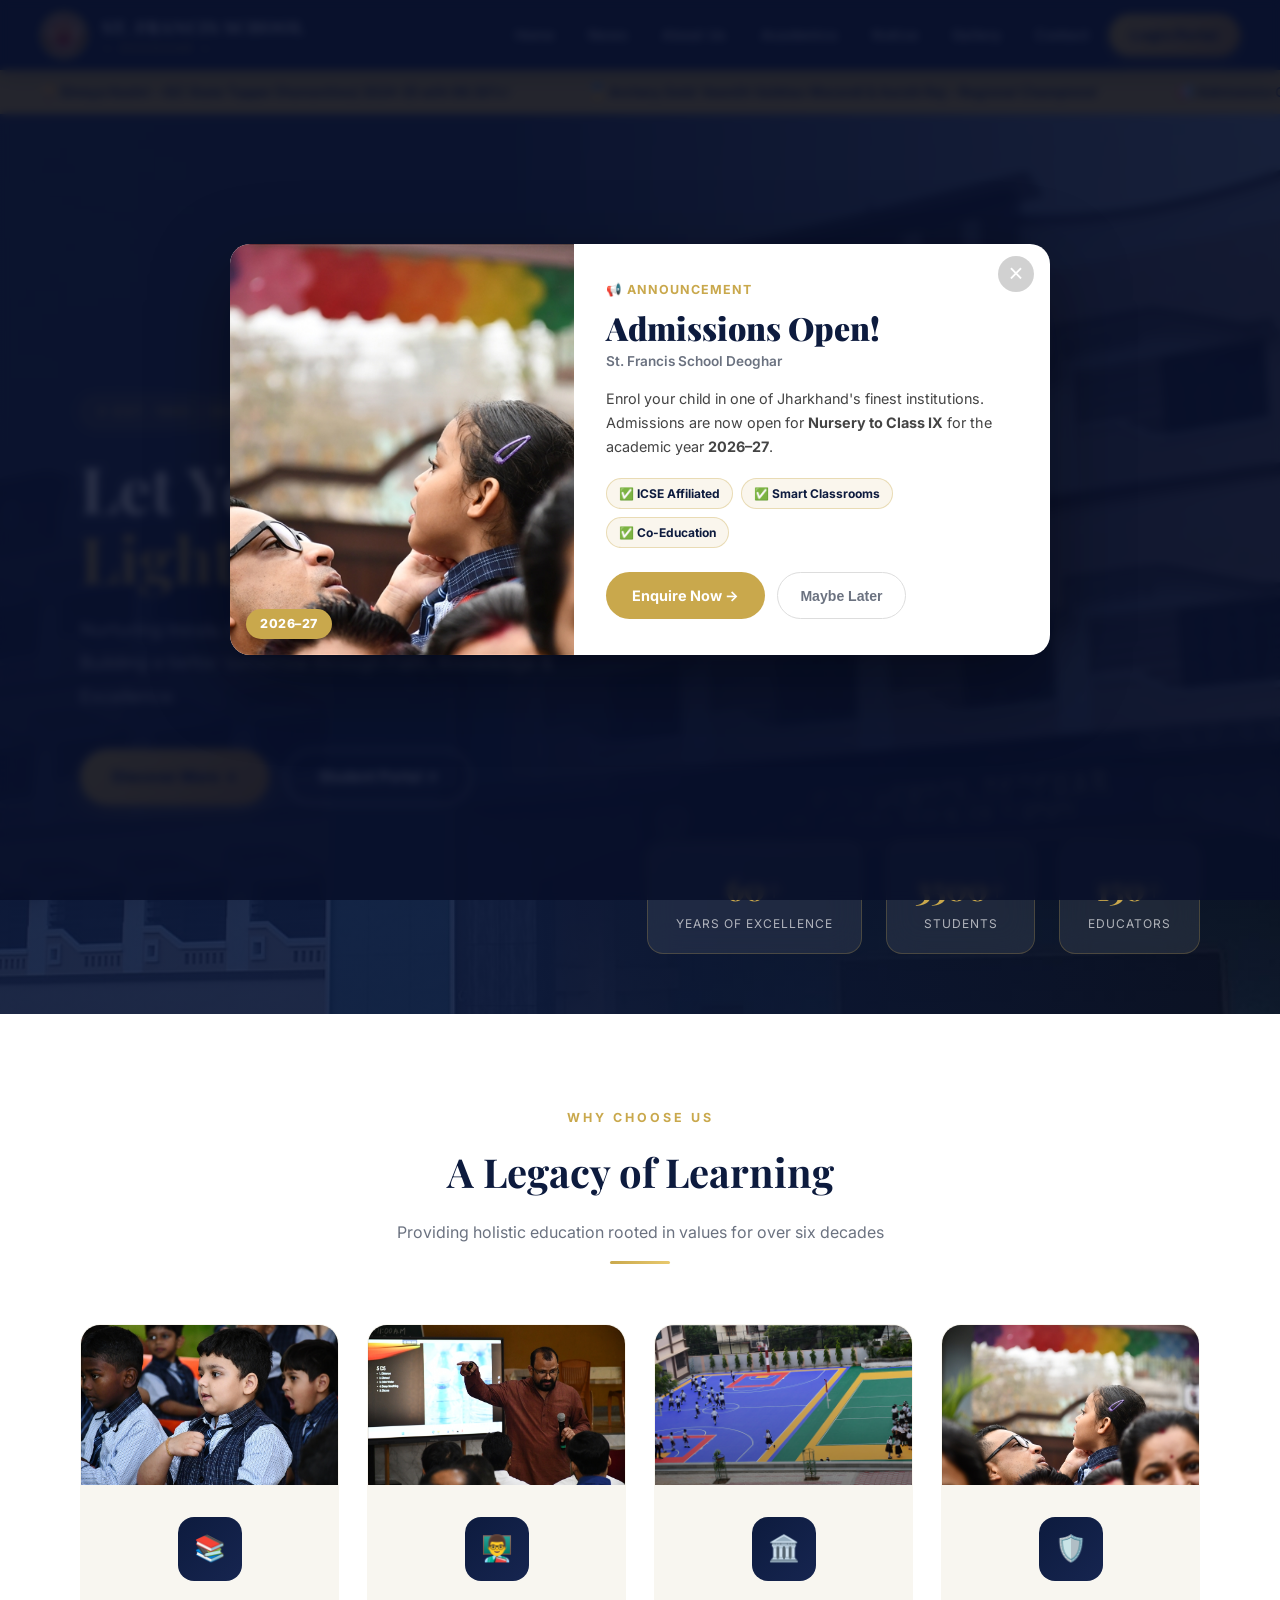
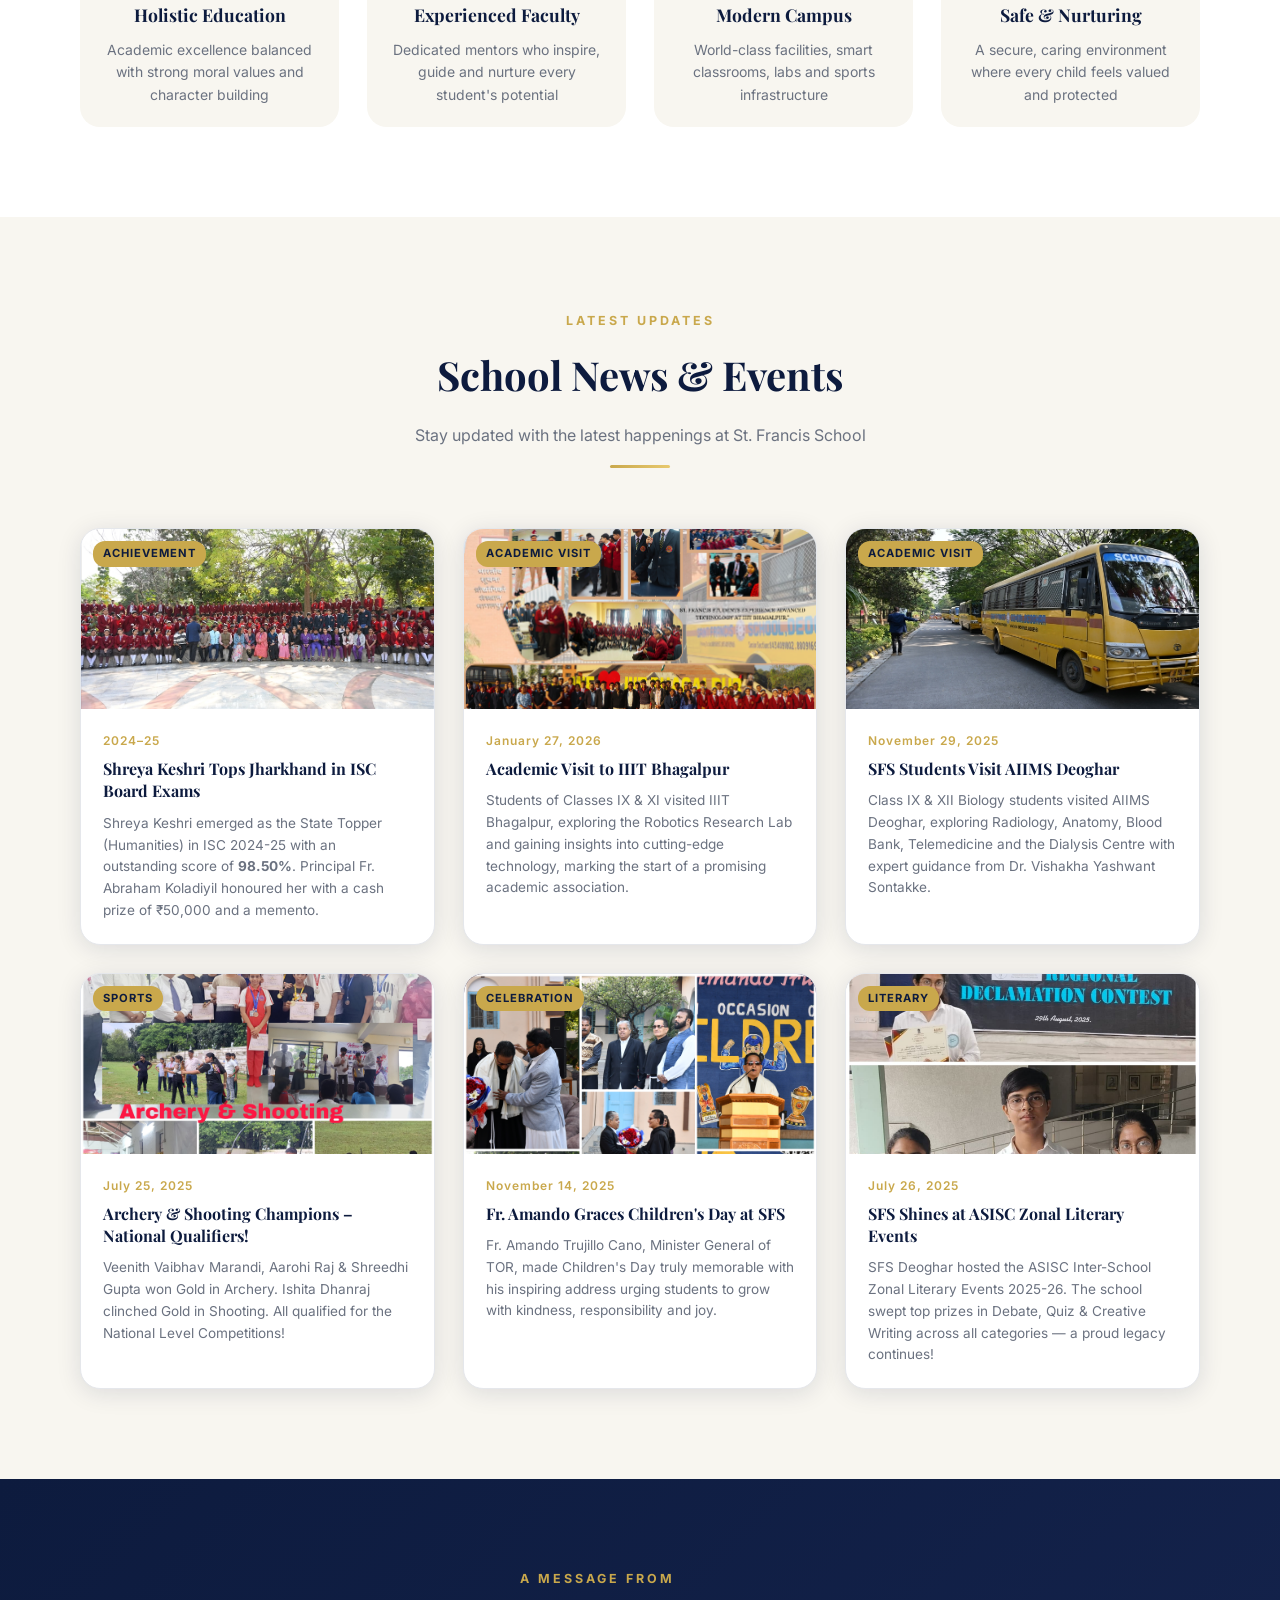
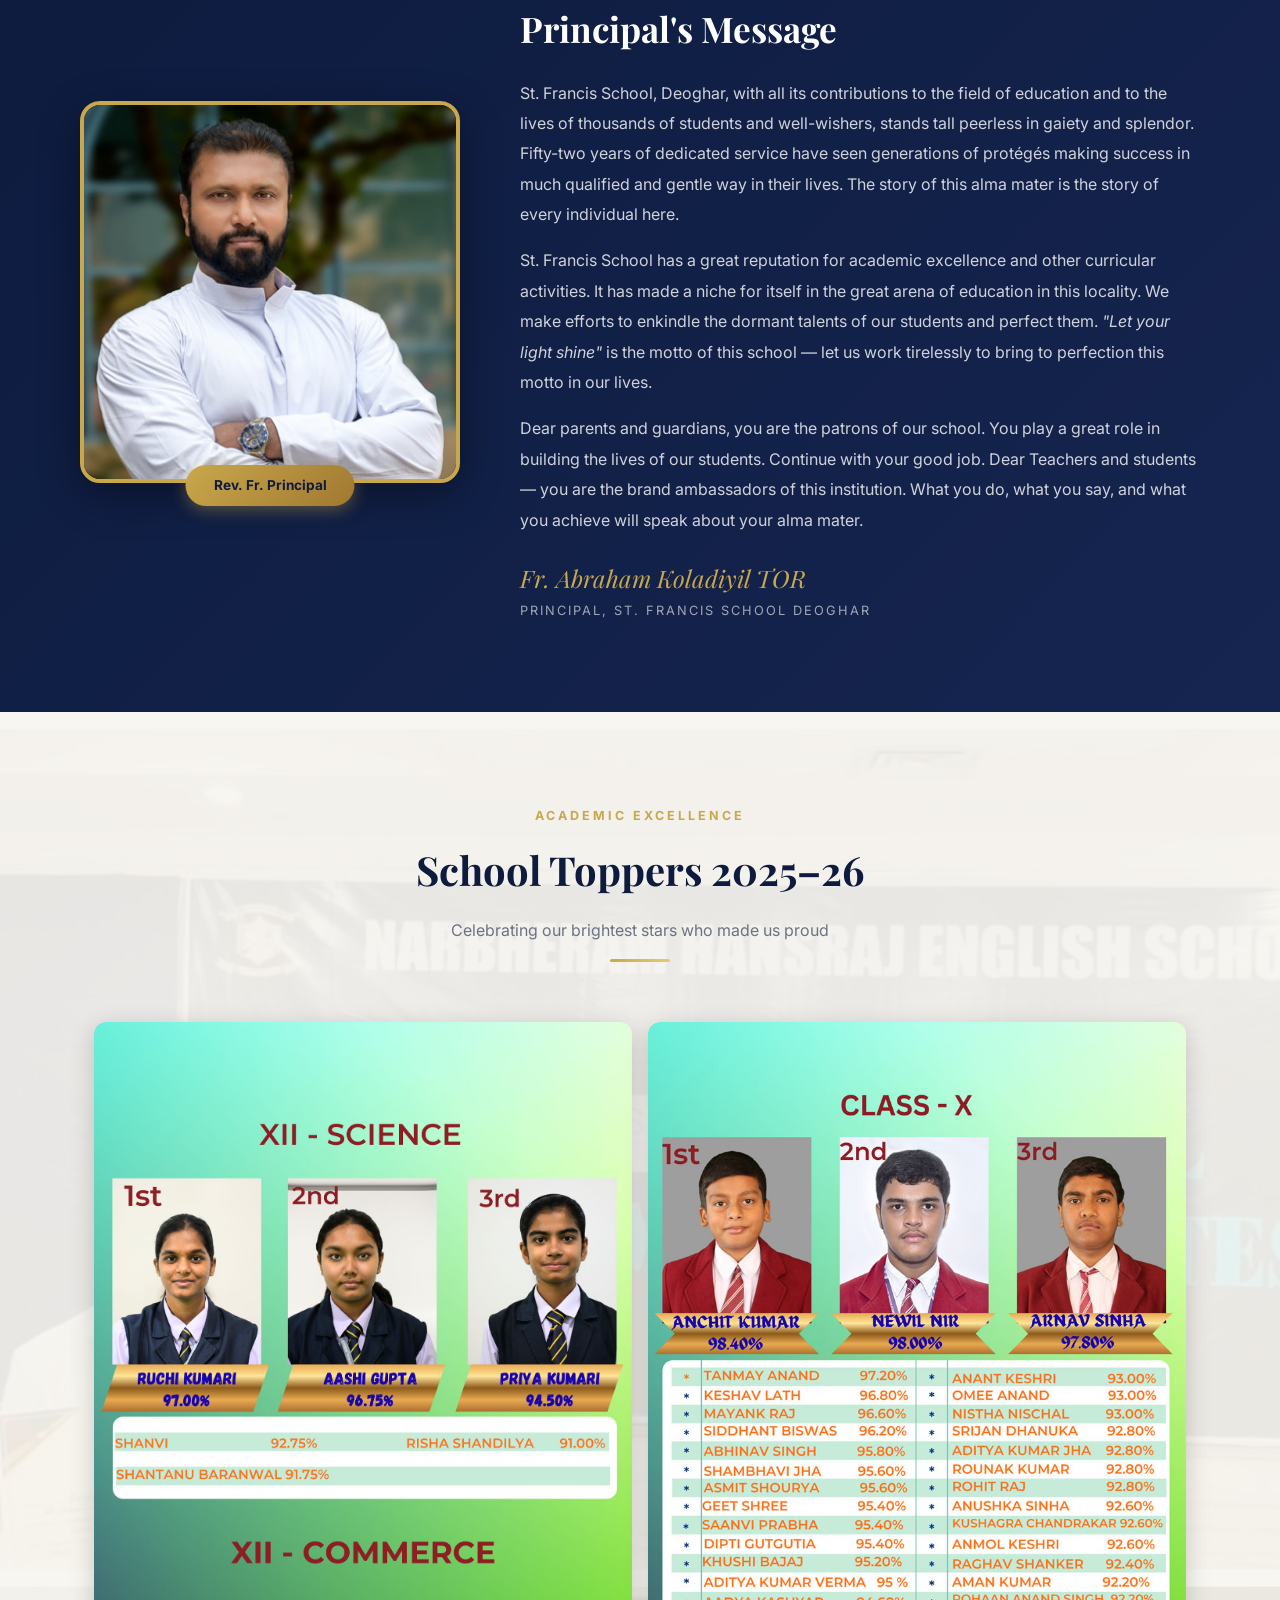
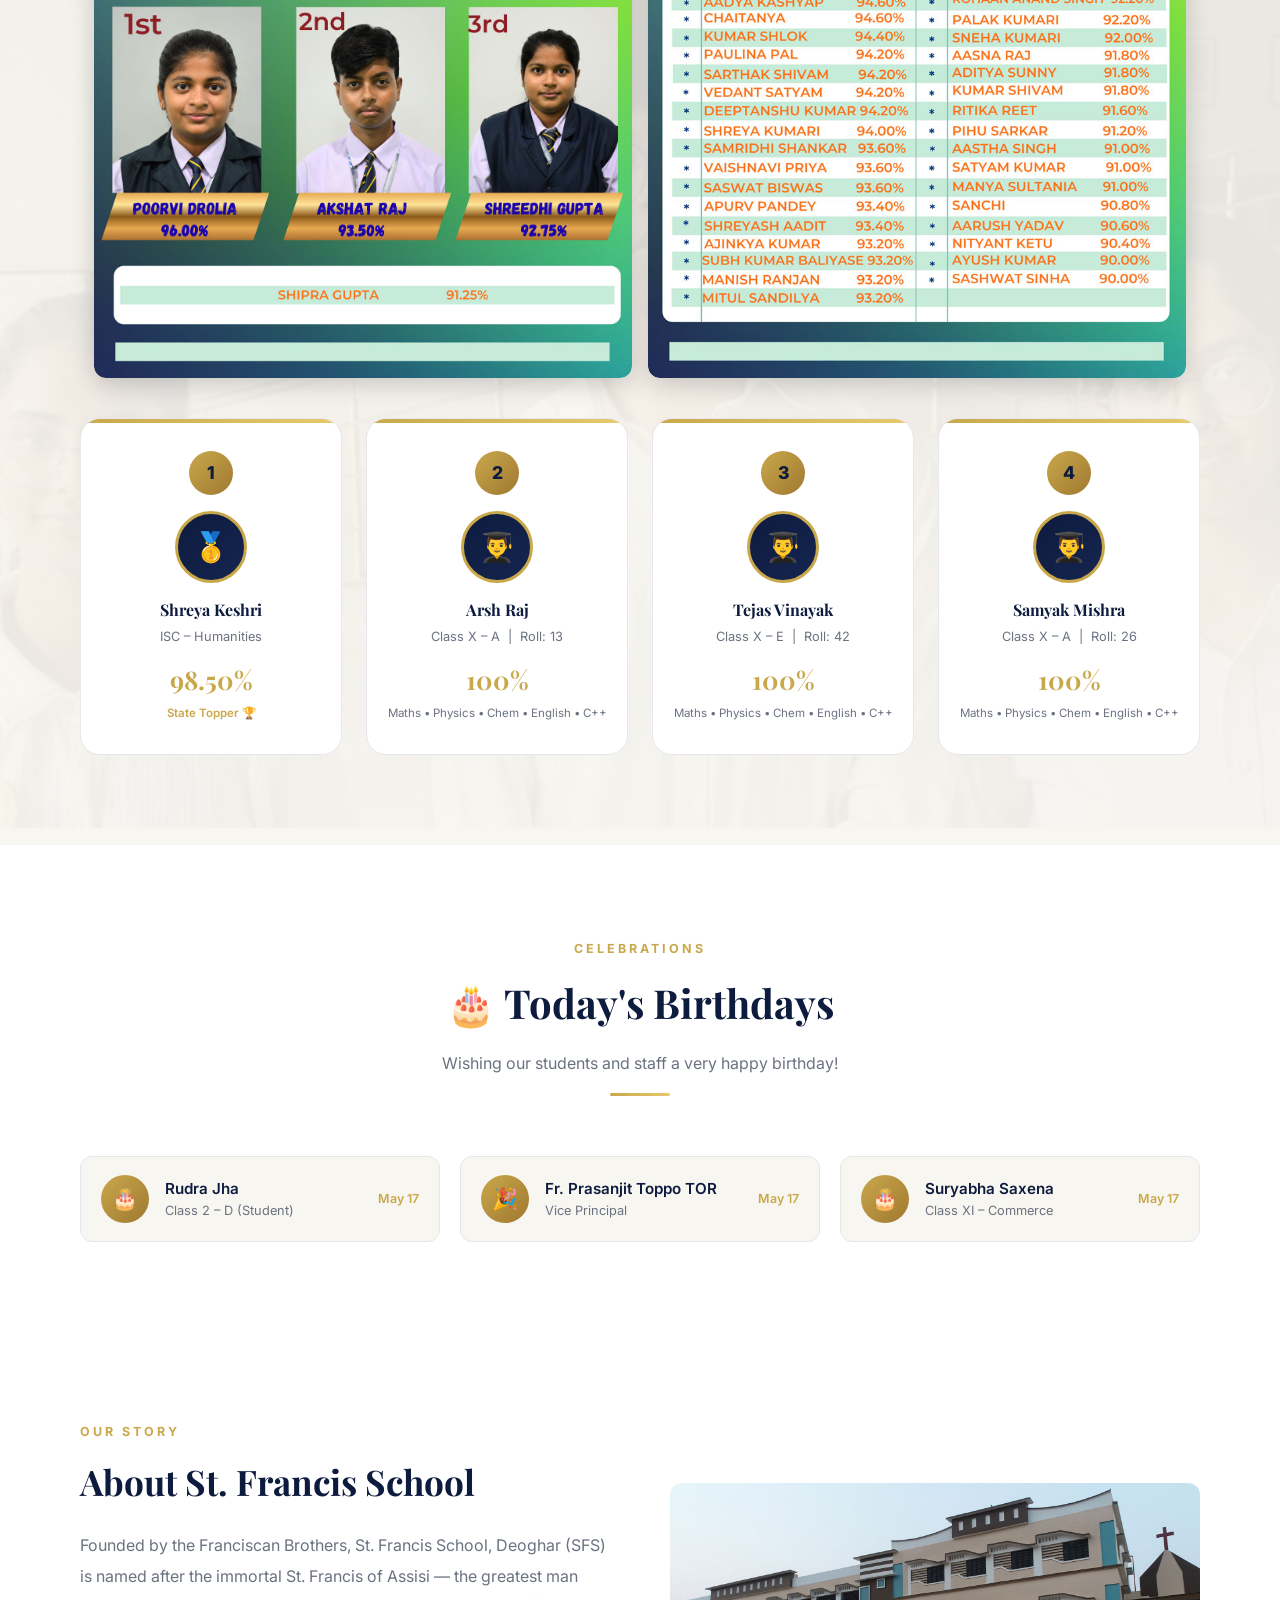
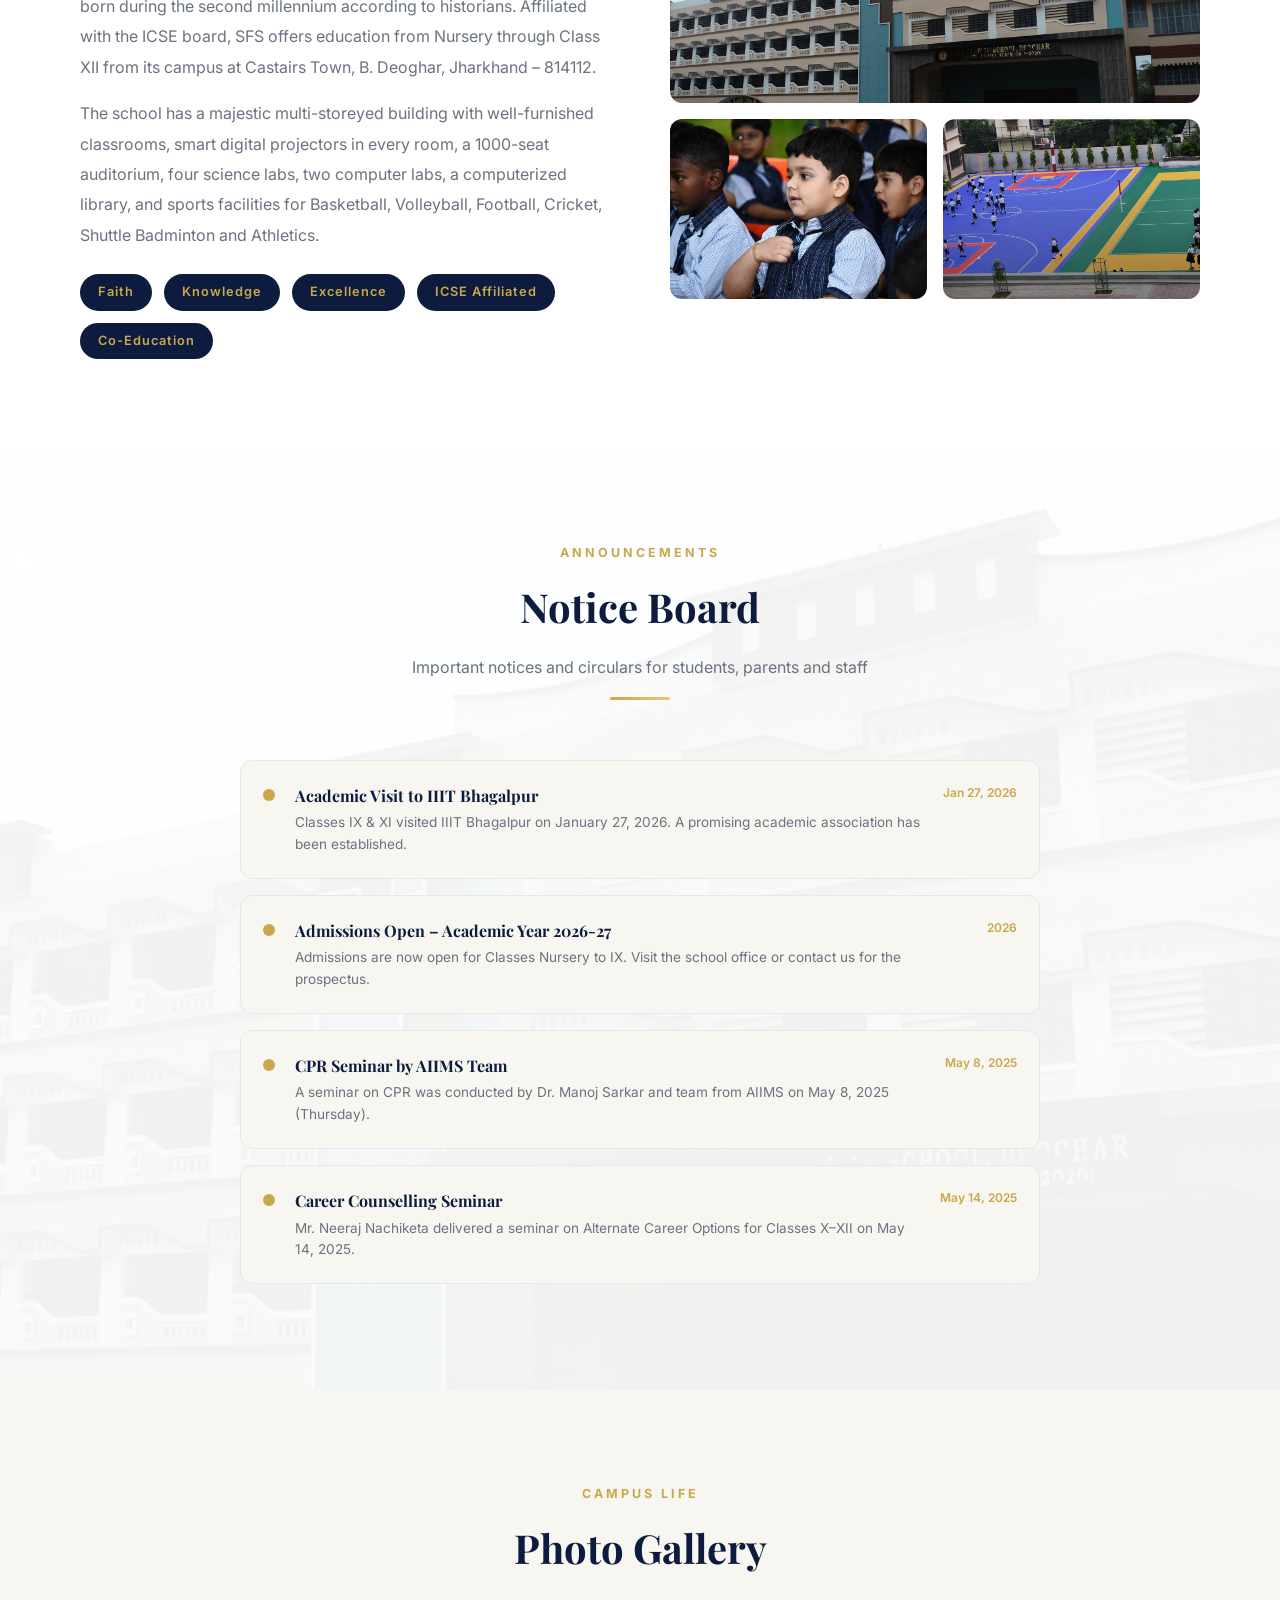
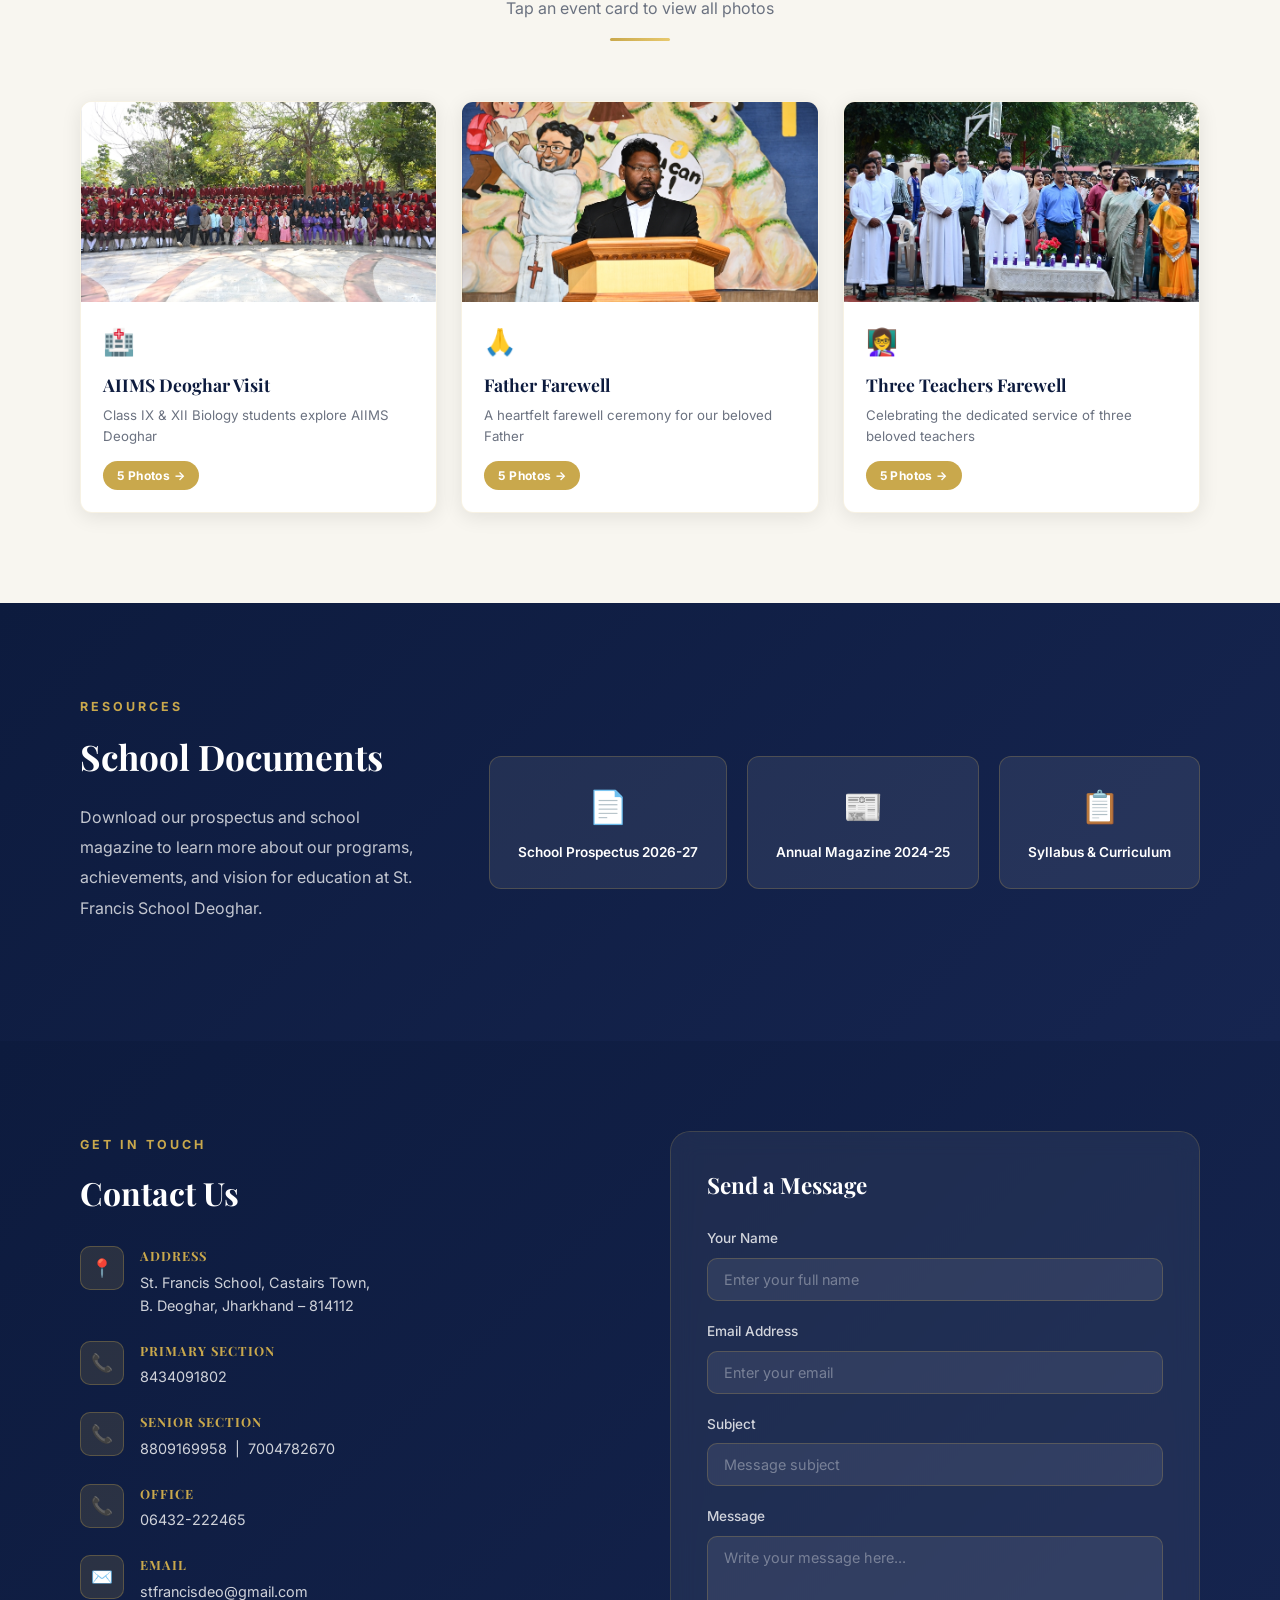
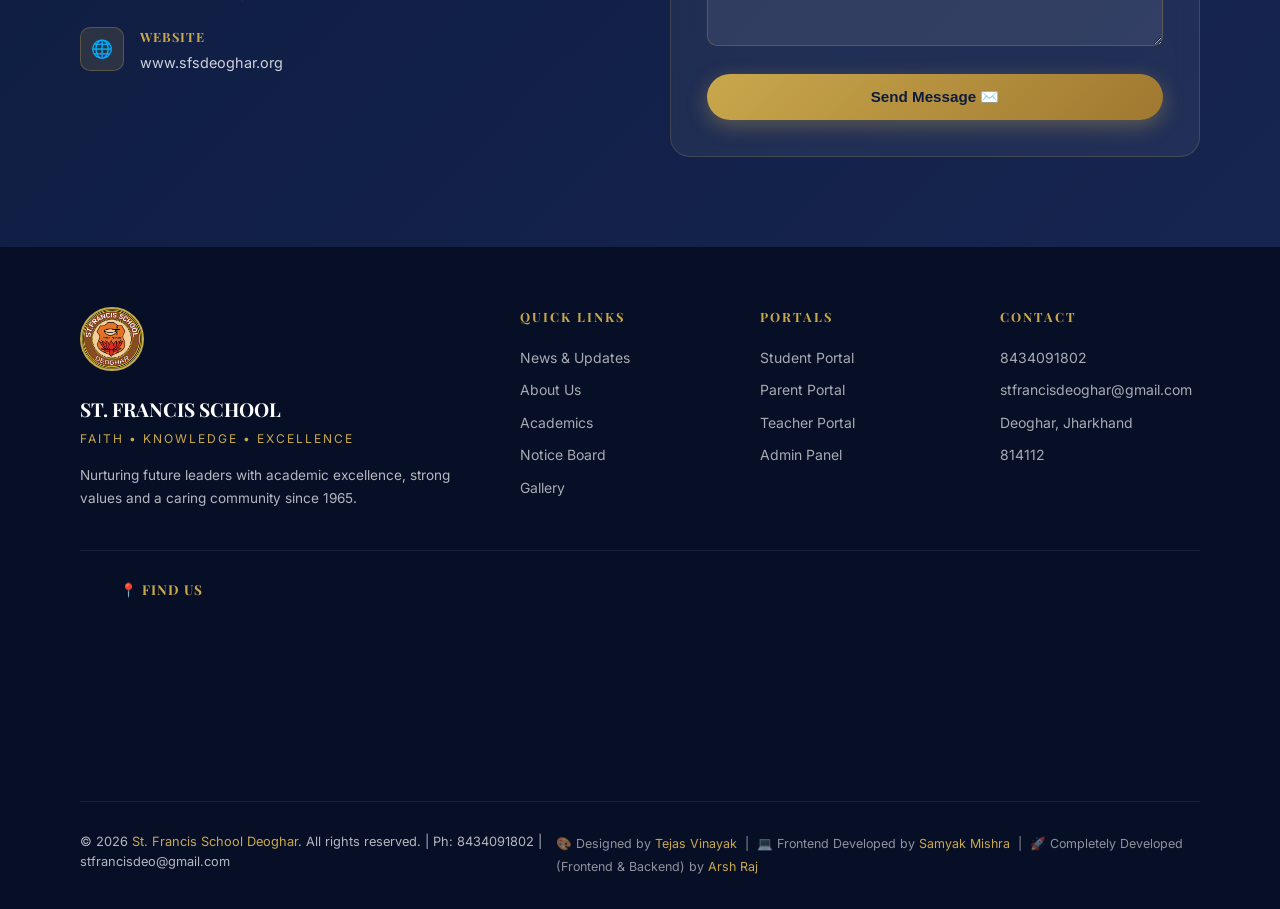
==== commit 7007978c: "marks and remarks done" ====
--- a/index.html
+++ b/index.html
@@ -5,7 +5,7 @@
   <meta charset="UTF-8" />
   <meta name="viewport" content="width=device-width, initial-scale=1.0" />
   <title>St. Francis School Deoghar – Faith • Knowledge • Excellence</title>
-  <meta name="keywords" content="St Francis School Deoghar, SFS Deoghar, CBSE school Jharkhand, St Francis Deoghar" />
+  <meta name="keywords" content="St Francis School Deoghar, SFS Deoghar, ICSE school Jharkhand, St Francis Deoghar" />
   <meta name="description"
     content="St. Francis School Deoghar – Nurturing minds, inspiring hearts, building a better tomorrow." />
   <link rel="stylesheet" href="style.css" />
@@ -957,7 +957,7 @@
         <h2>About St. Francis School</h2>
         <p>Founded by the Franciscan Brothers, St. Francis School, Deoghar (SFS) is named after the immortal St. Francis
           of Assisi — the greatest man born during the second millennium according to historians. Affiliated with the
-          CBSE board, SFS offers education from Nursery through Class XII from its campus at Castairs Town, B. Deoghar,
+          ICSE board, SFS offers education from Nursery through Class XII from its campus at Castairs Town, B. Deoghar,
           Jharkhand – 814112.</p>
         <p>The school has a majestic multi-storeyed building with well-furnished classrooms, smart digital projectors in
           every room, a 1000-seat auditorium, four science labs, two computer labs, a computerized library, and sports
@@ -966,7 +966,7 @@
           <span class="value-tag">Faith</span>
           <span class="value-tag">Knowledge</span>
           <span class="value-tag">Excellence</span>
-          <span class="value-tag">CBSE Affiliated</span>
+          <span class="value-tag">ICSE Affiliated</span>
           <span class="value-tag">Co-Education</span>
         </div>
       </div>
@@ -1094,7 +1094,7 @@
         <p class="adm-desc">Enrol your child in one of Jharkhand's finest institutions. Admissions are now open for
           <strong>Nursery to Class IX</strong> for the academic year <strong>2026–27</strong>.</p>
         <div class="adm-highlights">
-          <span>✅ CBSE Affiliated</span>
+          <span>✅ ICSE Affiliated</span>
           <span>✅ Smart Classrooms</span>
           <span>✅ Co-Education</span>
         </div>
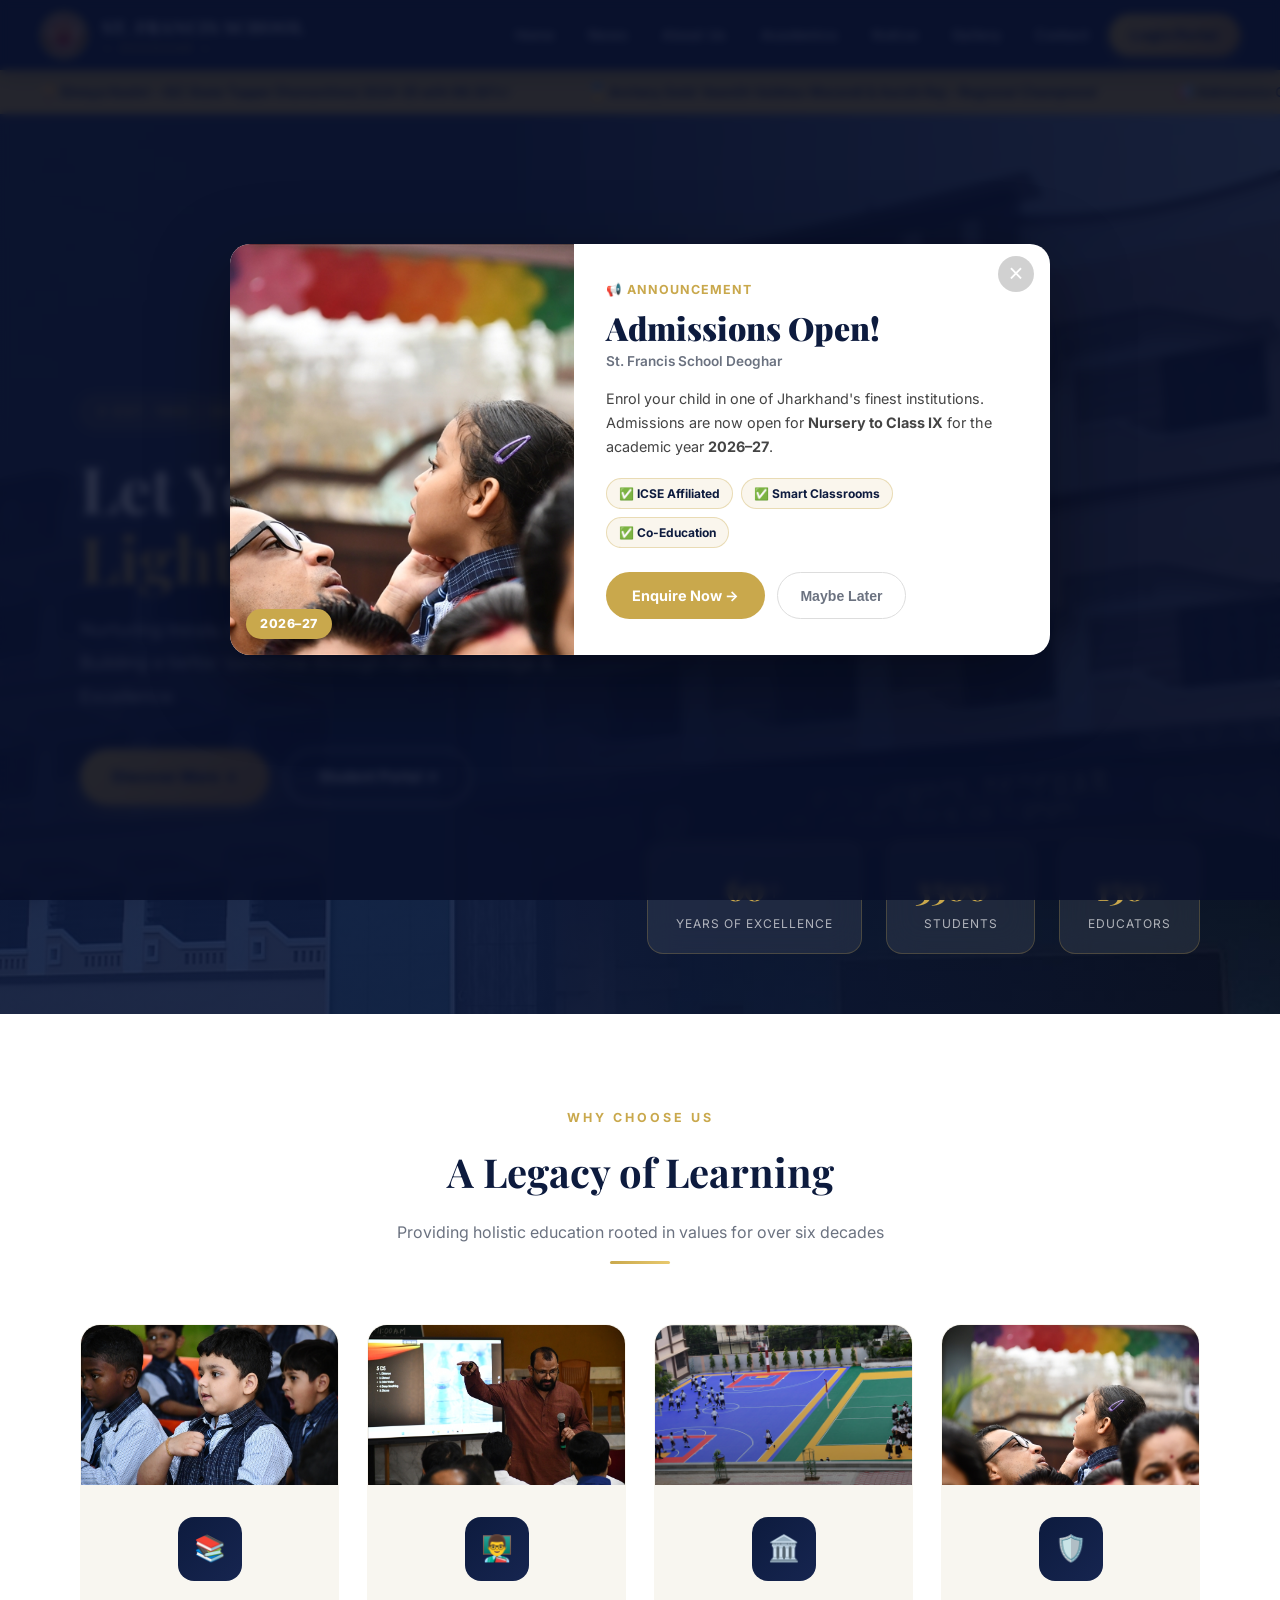
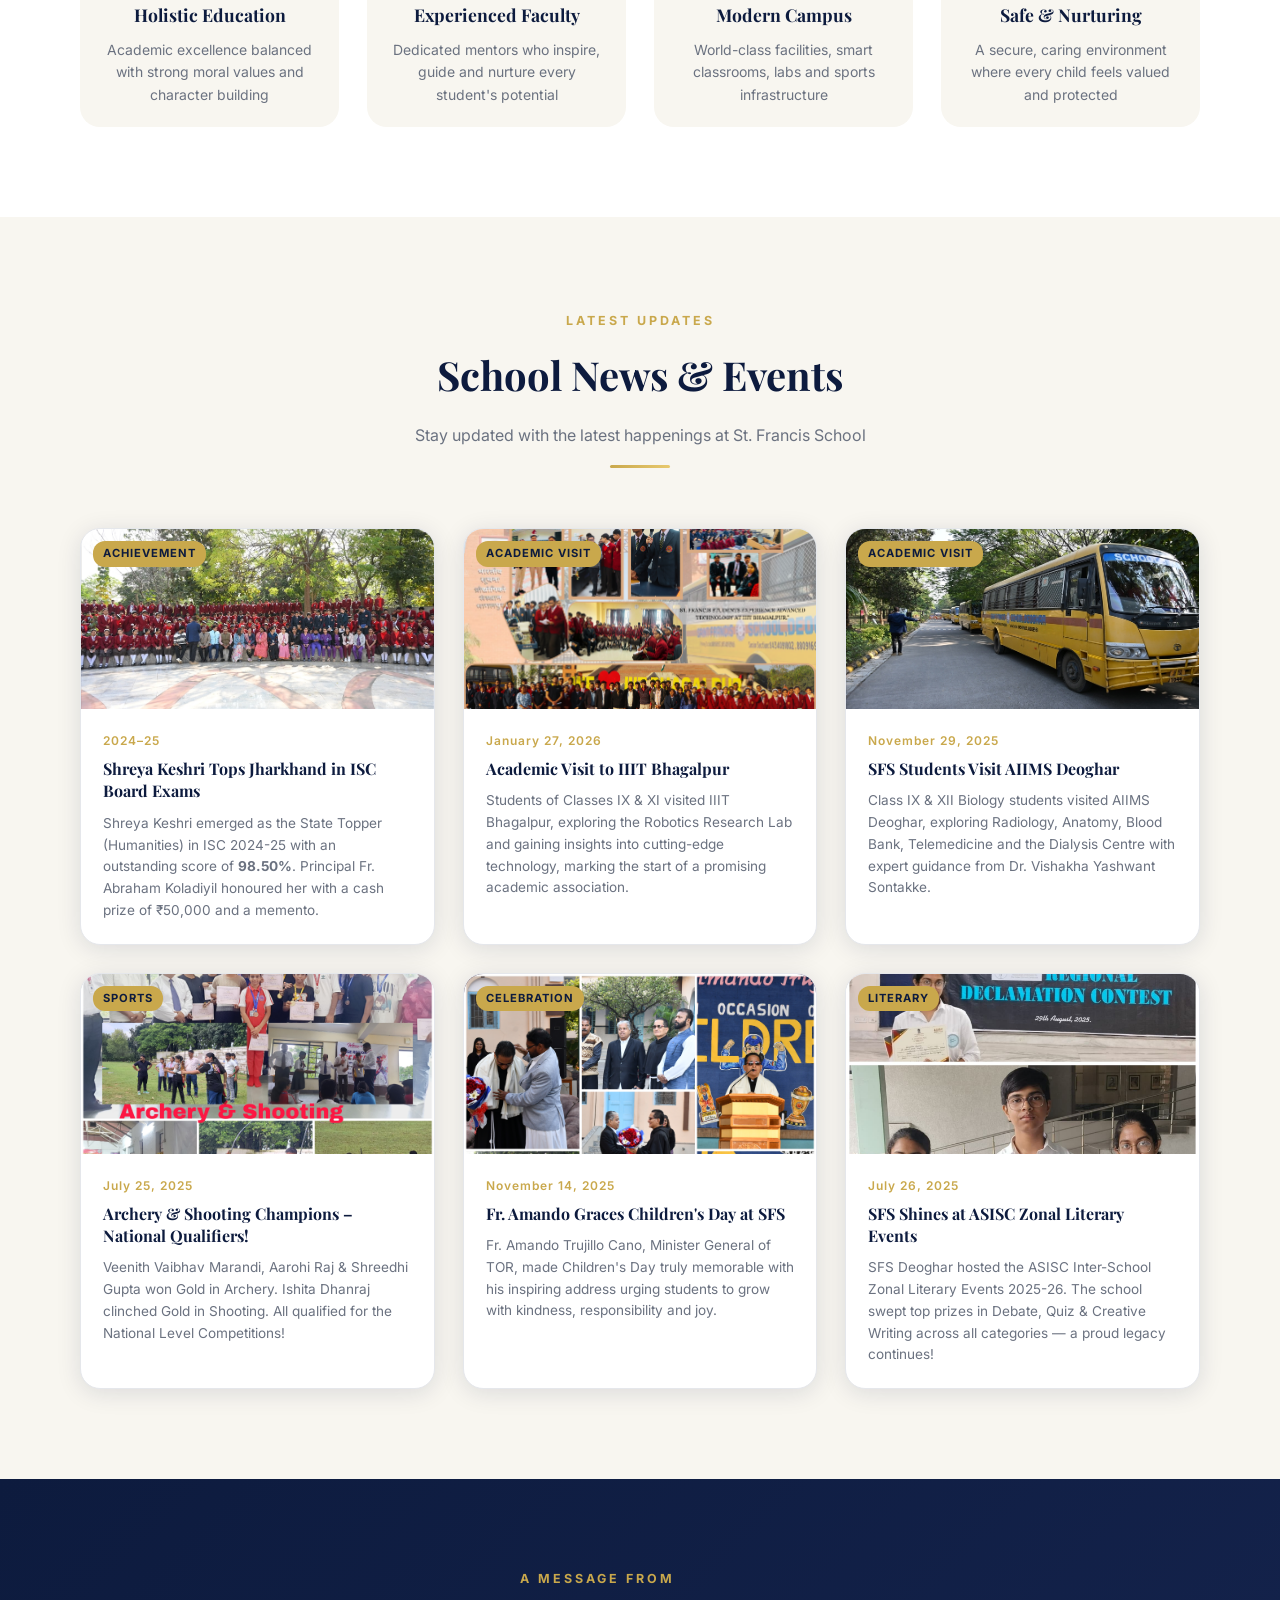
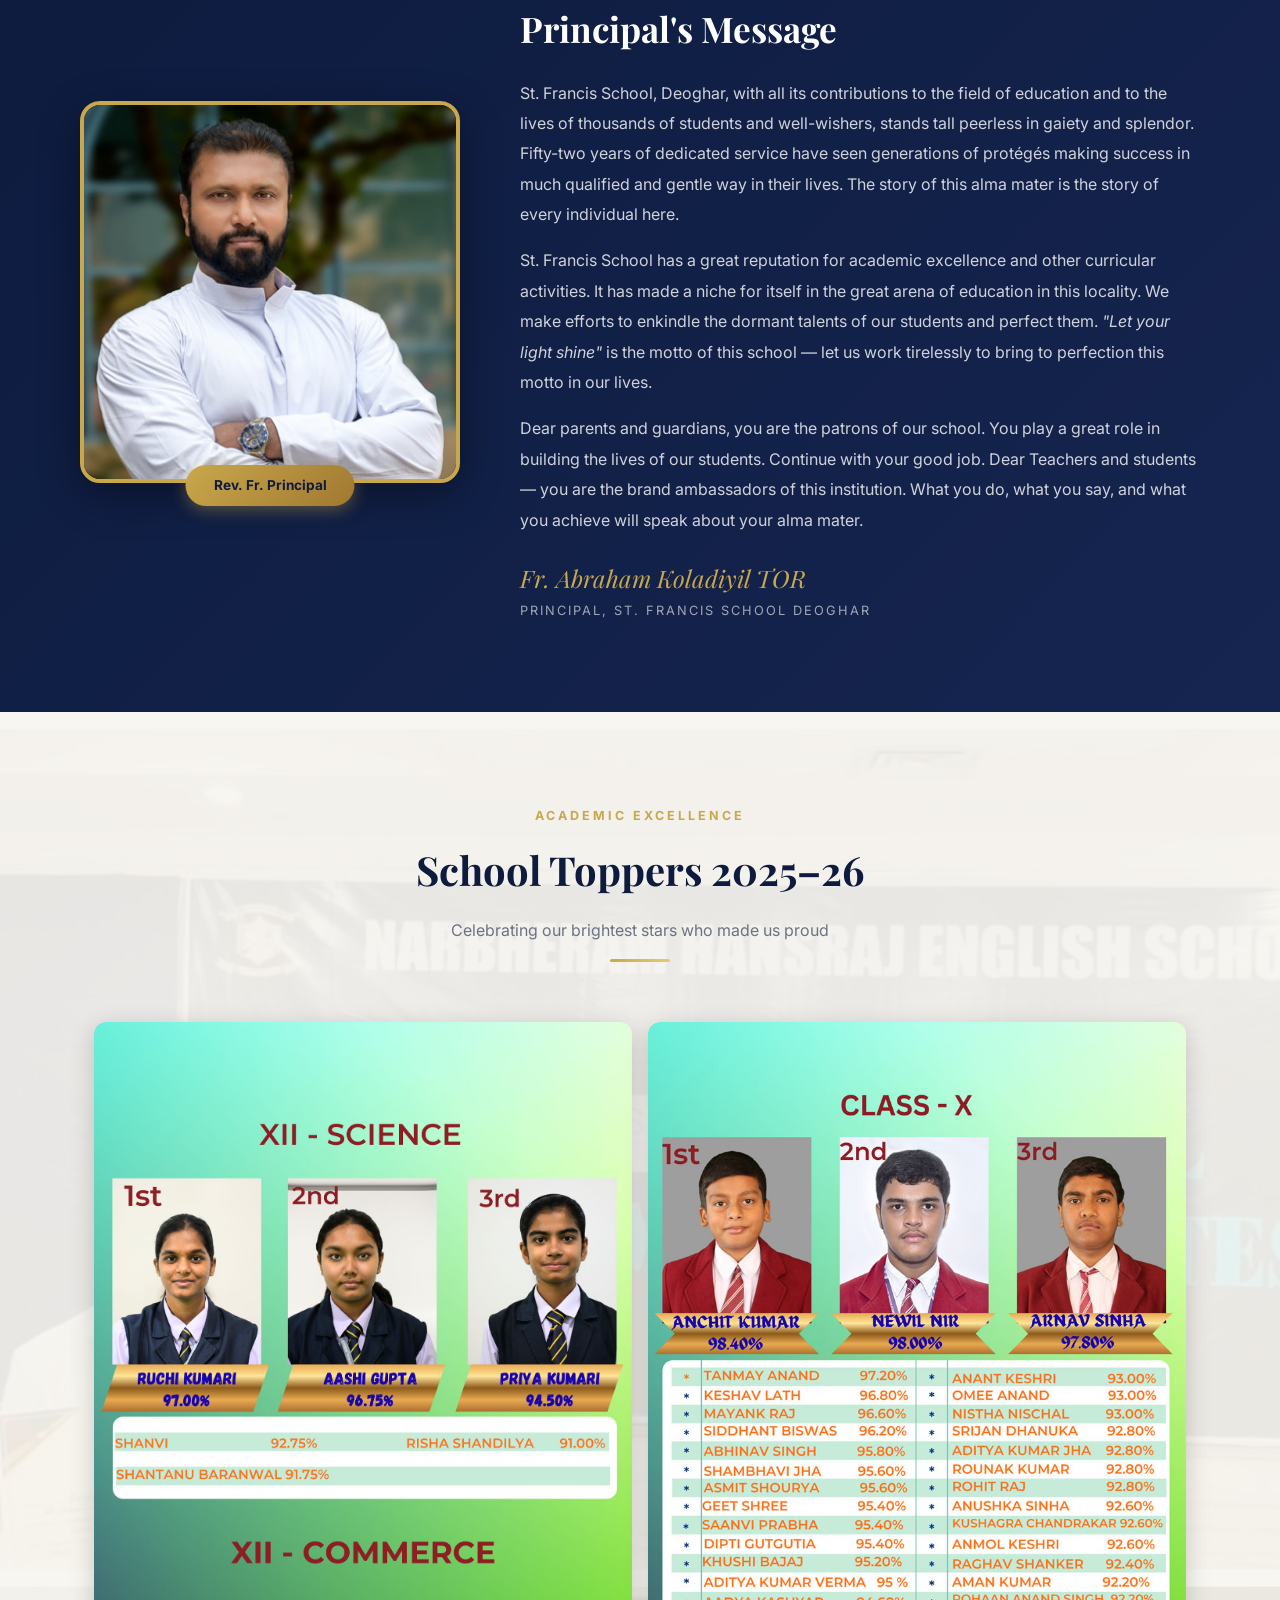
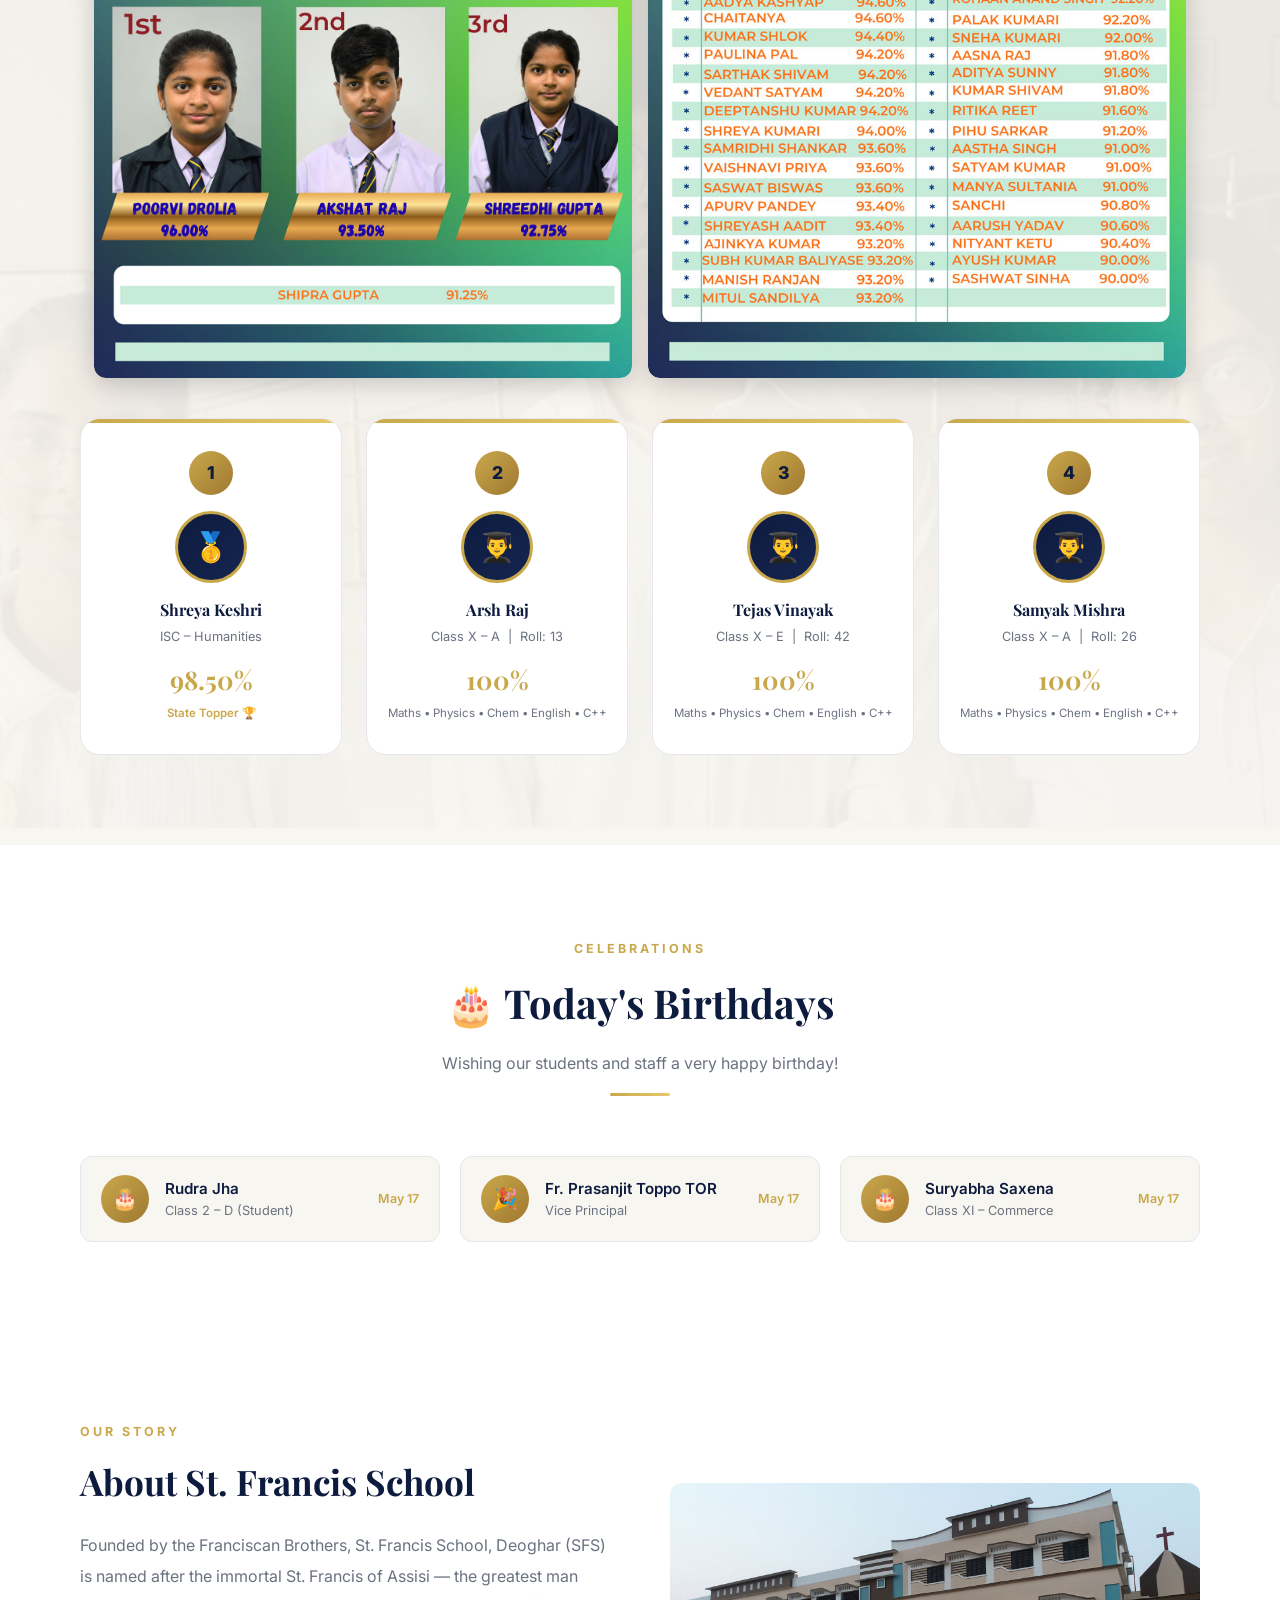
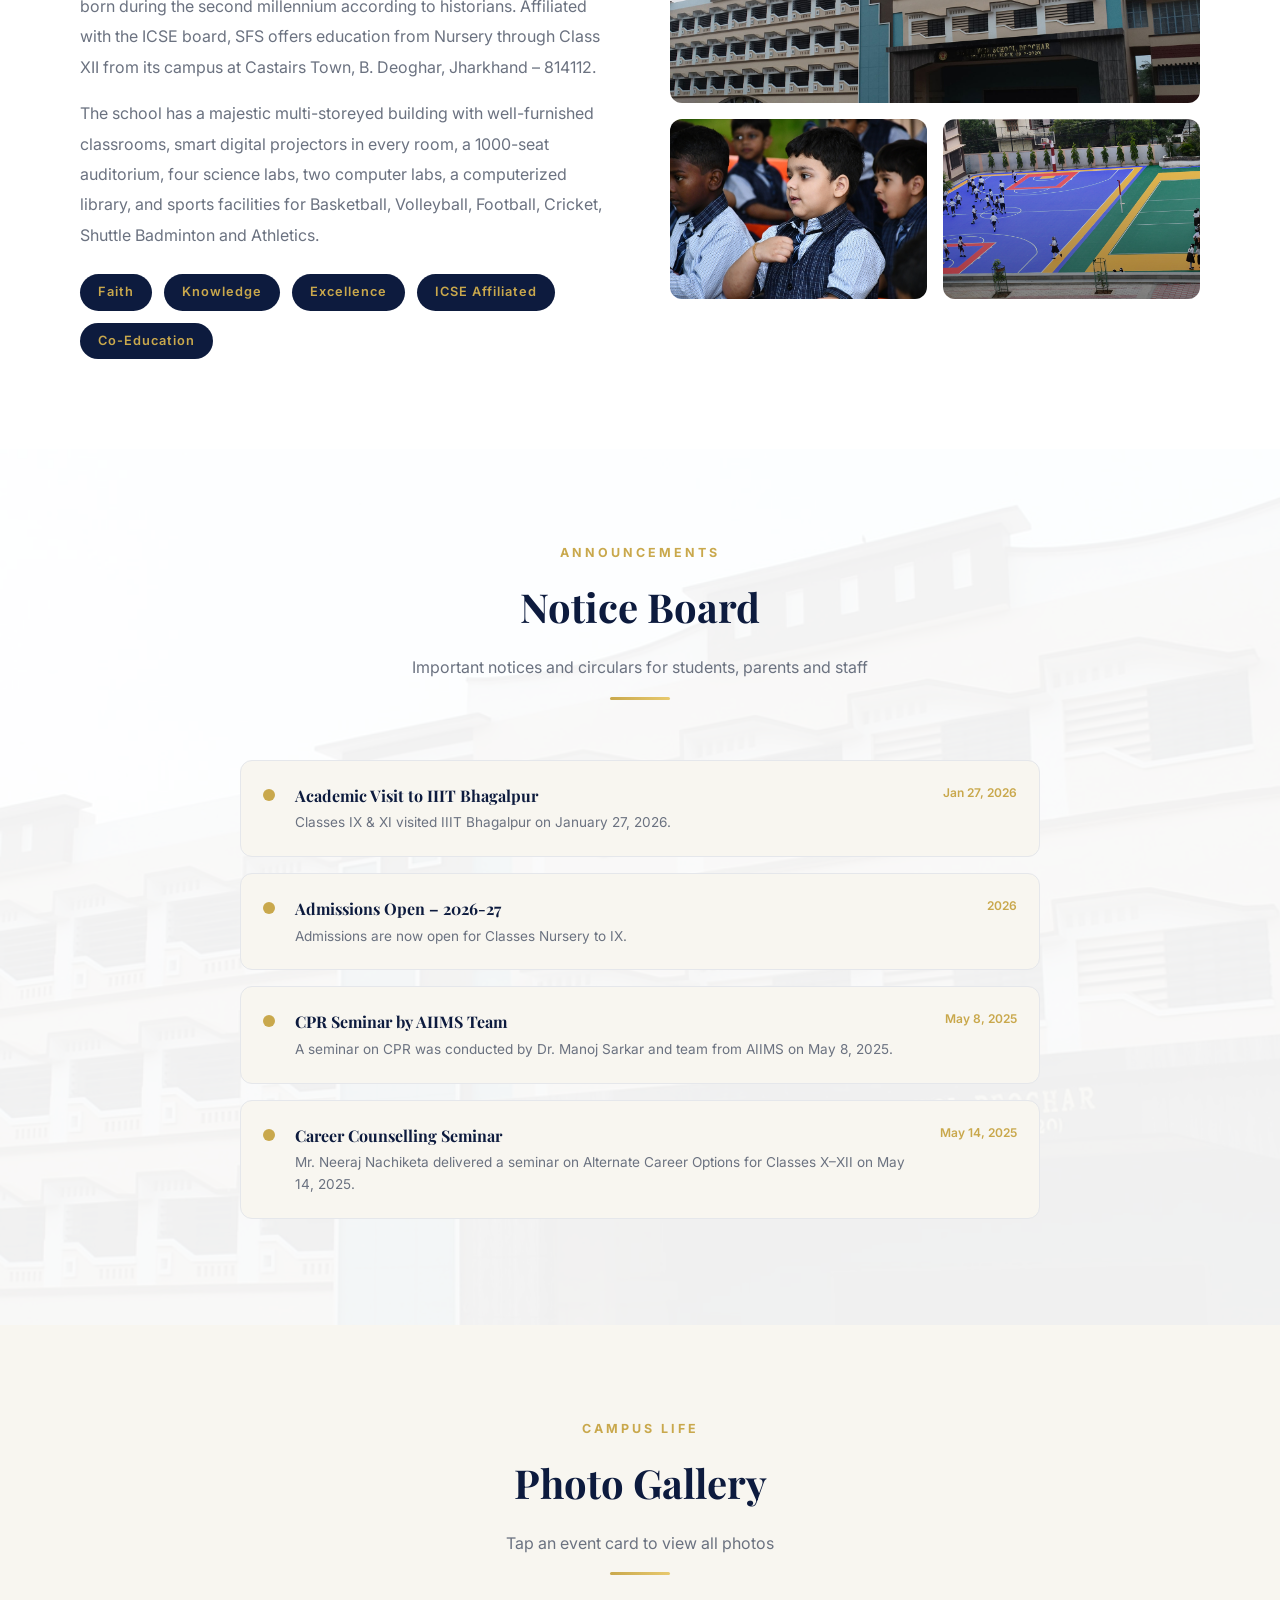
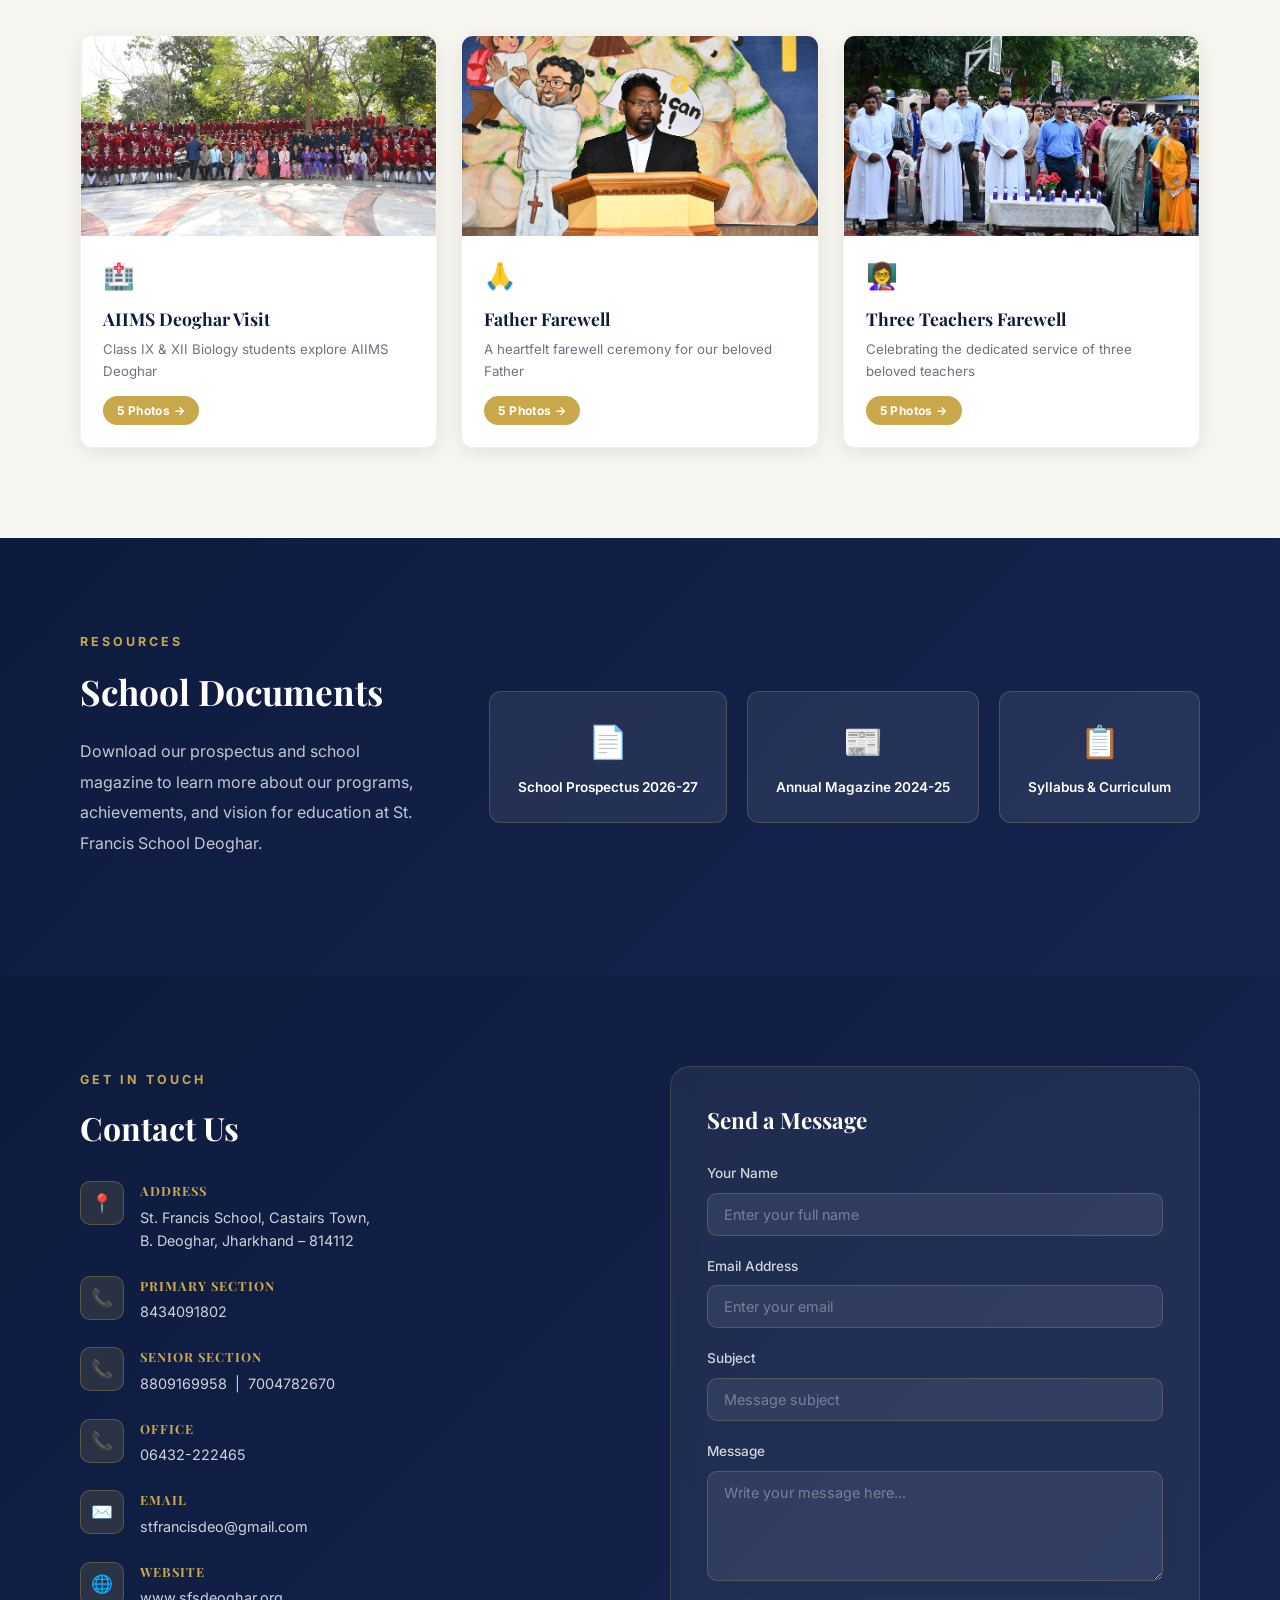
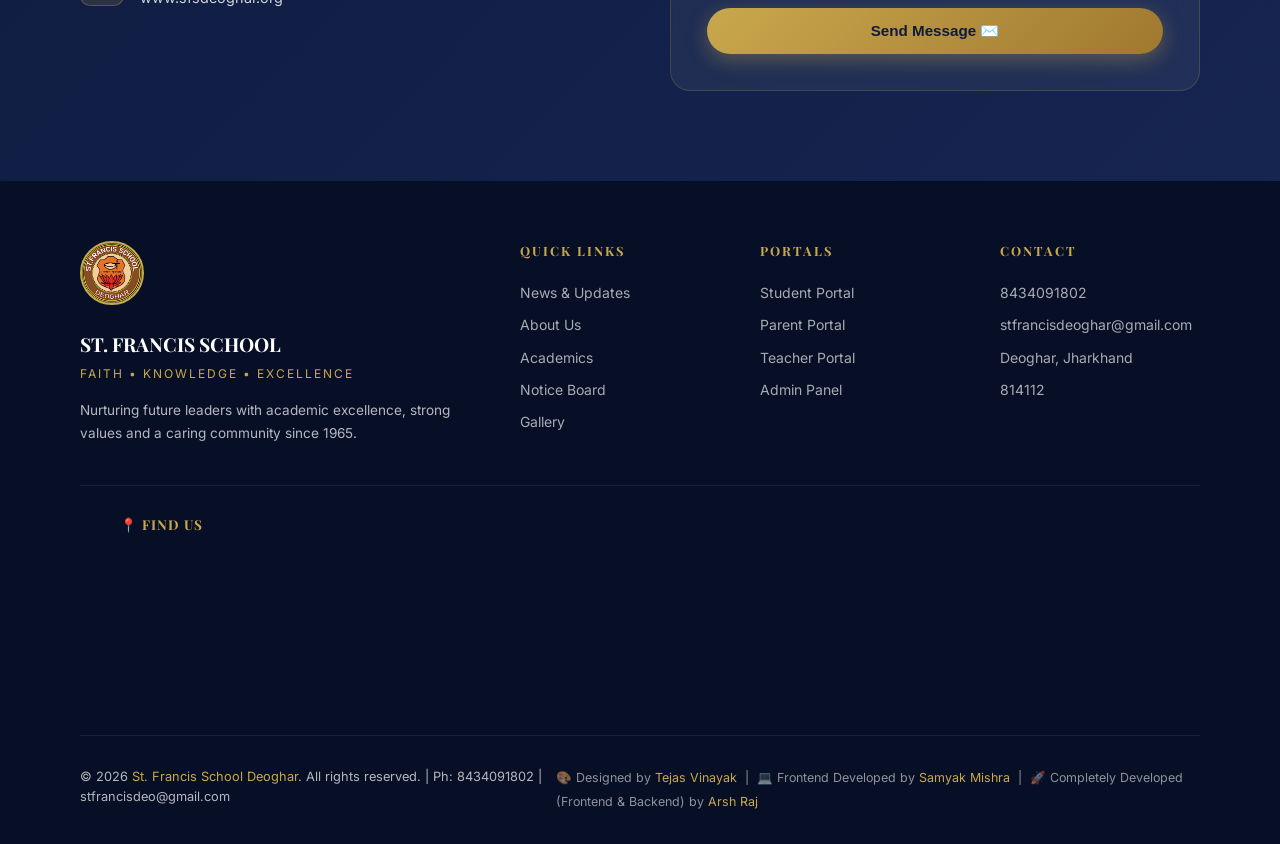
==== commit 82cbe3d0: "done!" ====
--- a/index.html
+++ b/index.html
@@ -10,6 +10,7 @@
     content="St. Francis School Deoghar – Nurturing minds, inspiring hearts, building a better tomorrow." />
   <link rel="stylesheet" href="style.css" />
   <link rel="icon" href="PICS/LOGO.jpg" type="image/jpeg" />
+  <script src="sfs-data.js"></script>
   <style>
     .hamburger {
       display: none;
@@ -992,43 +993,31 @@
       <p>Important notices and circulars for students, parents and staff</p>
       <div class="divider"></div>
     </div>
-    <div class="notice-list" style="position:relative;z-index:1;">
-      <div class="notice-item">
-        <div class="notice-dot"></div>
-        <div class="notice-content">
-          <h4>Academic Visit to IIIT Bhagalpur</h4>
-          <p>Classes IX & XI visited IIIT Bhagalpur on January 27, 2026. A promising academic association has been
-            established.</p>
-        </div>
-        <div class="notice-date">Jan 27, 2026</div>
-      </div>
-      <div class="notice-item">
-        <div class="notice-dot"></div>
-        <div class="notice-content">
-          <h4>Admissions Open – Academic Year 2026-27</h4>
-          <p>Admissions are now open for Classes Nursery to IX. Visit the school office or contact us for the
-            prospectus.</p>
-        </div>
-        <div class="notice-date">2026</div>
-      </div>
-      <div class="notice-item">
-        <div class="notice-dot"></div>
-        <div class="notice-content">
-          <h4>CPR Seminar by AIIMS Team</h4>
-          <p>A seminar on CPR was conducted by Dr. Manoj Sarkar and team from AIIMS on May 8, 2025 (Thursday).</p>
-        </div>
-        <div class="notice-date">May 8, 2025</div>
-      </div>
-      <div class="notice-item">
-        <div class="notice-dot"></div>
-        <div class="notice-content">
-          <h4>Career Counselling Seminar</h4>
-          <p>Mr. Neeraj Nachiketa delivered a seminar on Alternate Career Options for Classes X–XII on May 14, 2025.</p>
-        </div>
-        <div class="notice-date">May 14, 2025</div>
-      </div>
+    <div class="notice-list" id="dynamicNoticeList" style="position:relative;z-index:1;">
+      <div class="notice-item"><div class="notice-dot"></div><div class="notice-content"><h4>Academic Visit to IIIT Bhagalpur</h4><p>Classes IX &amp; XI visited IIIT Bhagalpur on January 27, 2026.</p></div><div class="notice-date">Jan 27, 2026</div></div>
+      <div class="notice-item"><div class="notice-dot"></div><div class="notice-content"><h4>Admissions Open – 2026-27</h4><p>Admissions are now open for Classes Nursery to IX.</p></div><div class="notice-date">2026</div></div>
+      <div class="notice-item"><div class="notice-dot"></div><div class="notice-content"><h4>CPR Seminar by AIIMS Team</h4><p>A seminar on CPR was conducted by Dr. Manoj Sarkar and team from AIIMS on May 8, 2025.</p></div><div class="notice-date">May 8, 2025</div></div>
+      <div class="notice-item"><div class="notice-dot"></div><div class="notice-content"><h4>Career Counselling Seminar</h4><p>Mr. Neeraj Nachiketa delivered a seminar on Alternate Career Options for Classes X–XII on May 14, 2025.</p></div><div class="notice-date">May 14, 2025</div></div>
     </div>
   </section>
+  <script>
+  (async function loadAdminNotices(){
+    if(typeof fbGet !== 'function') return;
+    const data = await fbGet('notices');
+    if(!data) return;
+    const list = document.getElementById('dynamicNoticeList');
+    if(!list) return;
+    const entries = Object.entries(data).sort((a,b)=>b[0].localeCompare(a[0]));
+    entries.forEach(([key,n], idx)=>{
+      const div = document.createElement('div');
+      div.className = 'notice-item';
+      const badge = idx===0 ? '<span style="background:var(--gold);color:var(--navy);font-size:0.62rem;font-weight:800;padding:2px 8px;border-radius:10px;letter-spacing:1px;vertical-align:middle;margin-left:8px;">NEW</span>' : '';
+      if(idx===0) div.style.cssText='background:linear-gradient(135deg,rgba(201,168,76,0.15),rgba(201,168,76,0.04));border-left:4px solid var(--gold);border-radius:12px;';
+      div.innerHTML=`<div class="notice-dot" style="${idx===0?'background:var(--gold);':''}"></div><div class="notice-content"><h4>${n.title}${badge}</h4><p>${n.content}</p></div><div class="notice-date">${n.date||n.postedAt||''}</div>`;
+      list.insertBefore(div, list.firstChild);
+    });
+  })();
+  </script>
 
   <!-- GALLERY -->
   <section class="section" id="gallery" style="background:var(--off-white);">
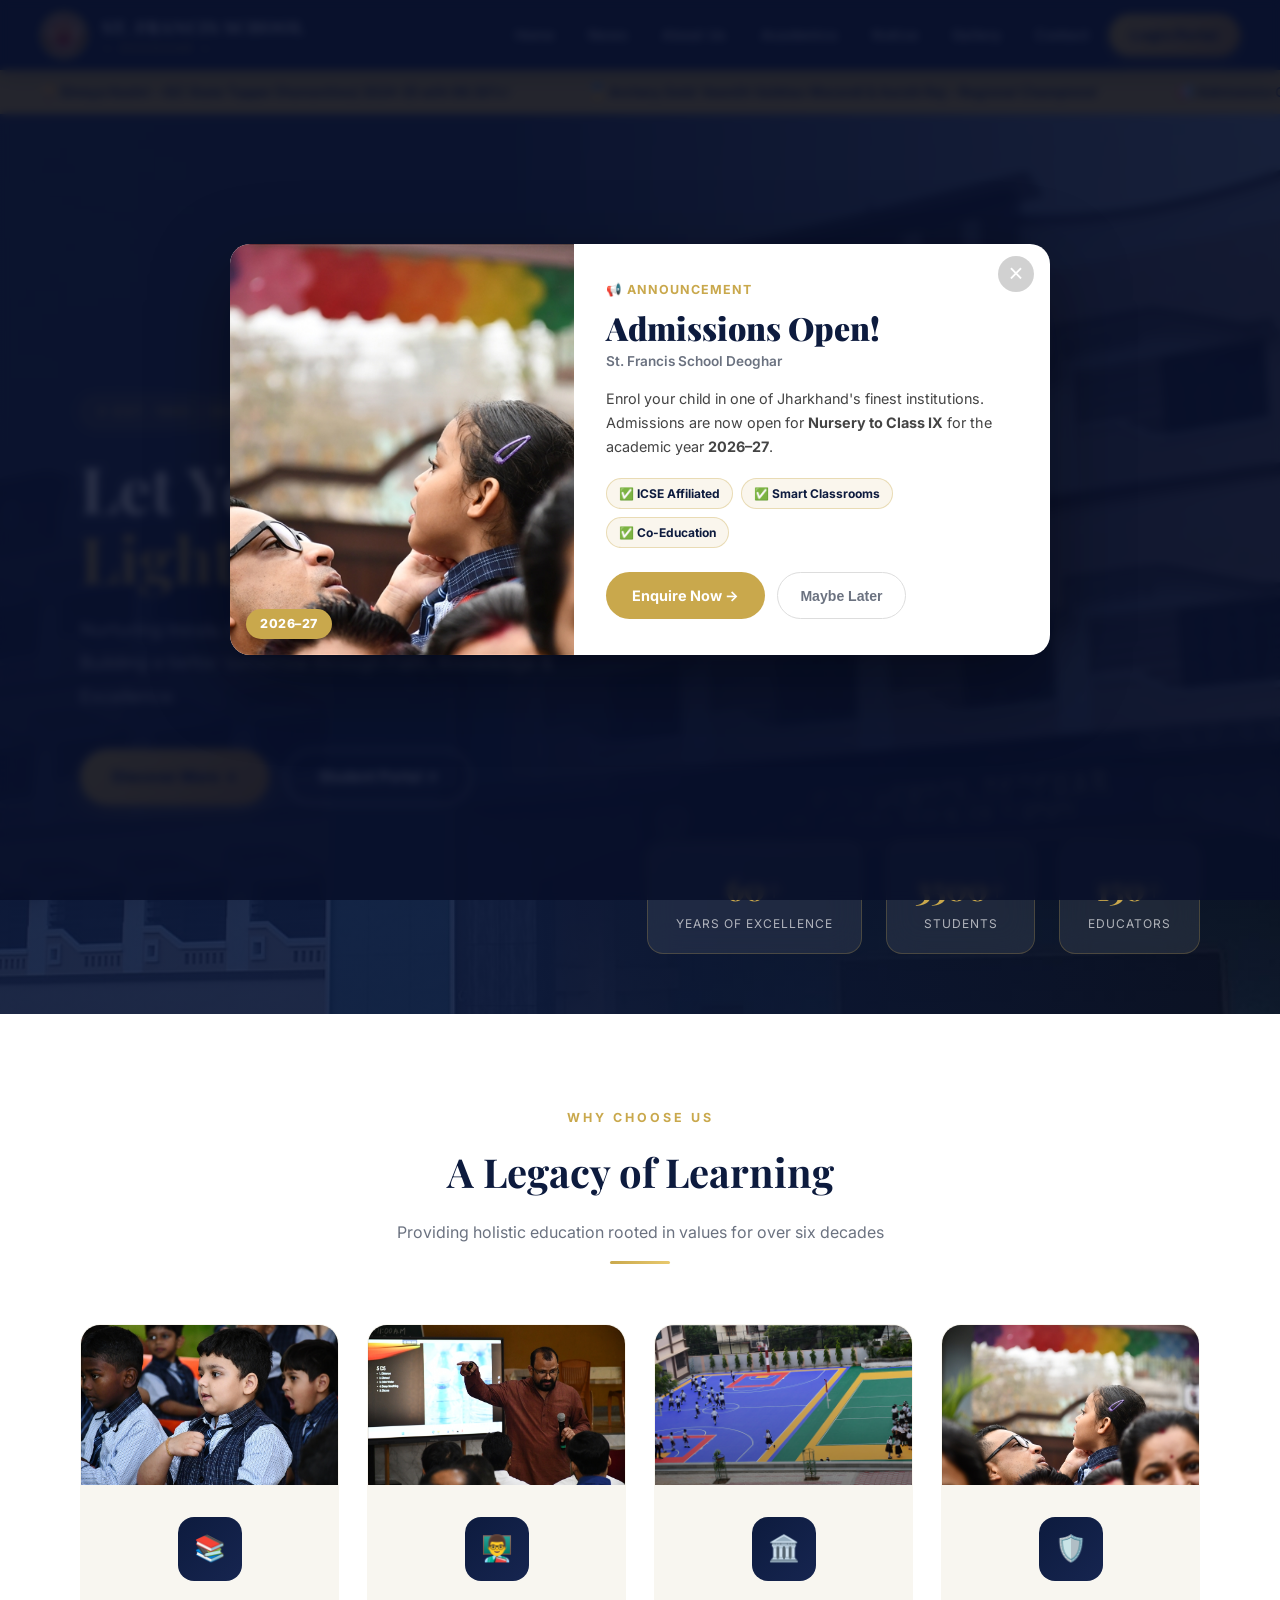
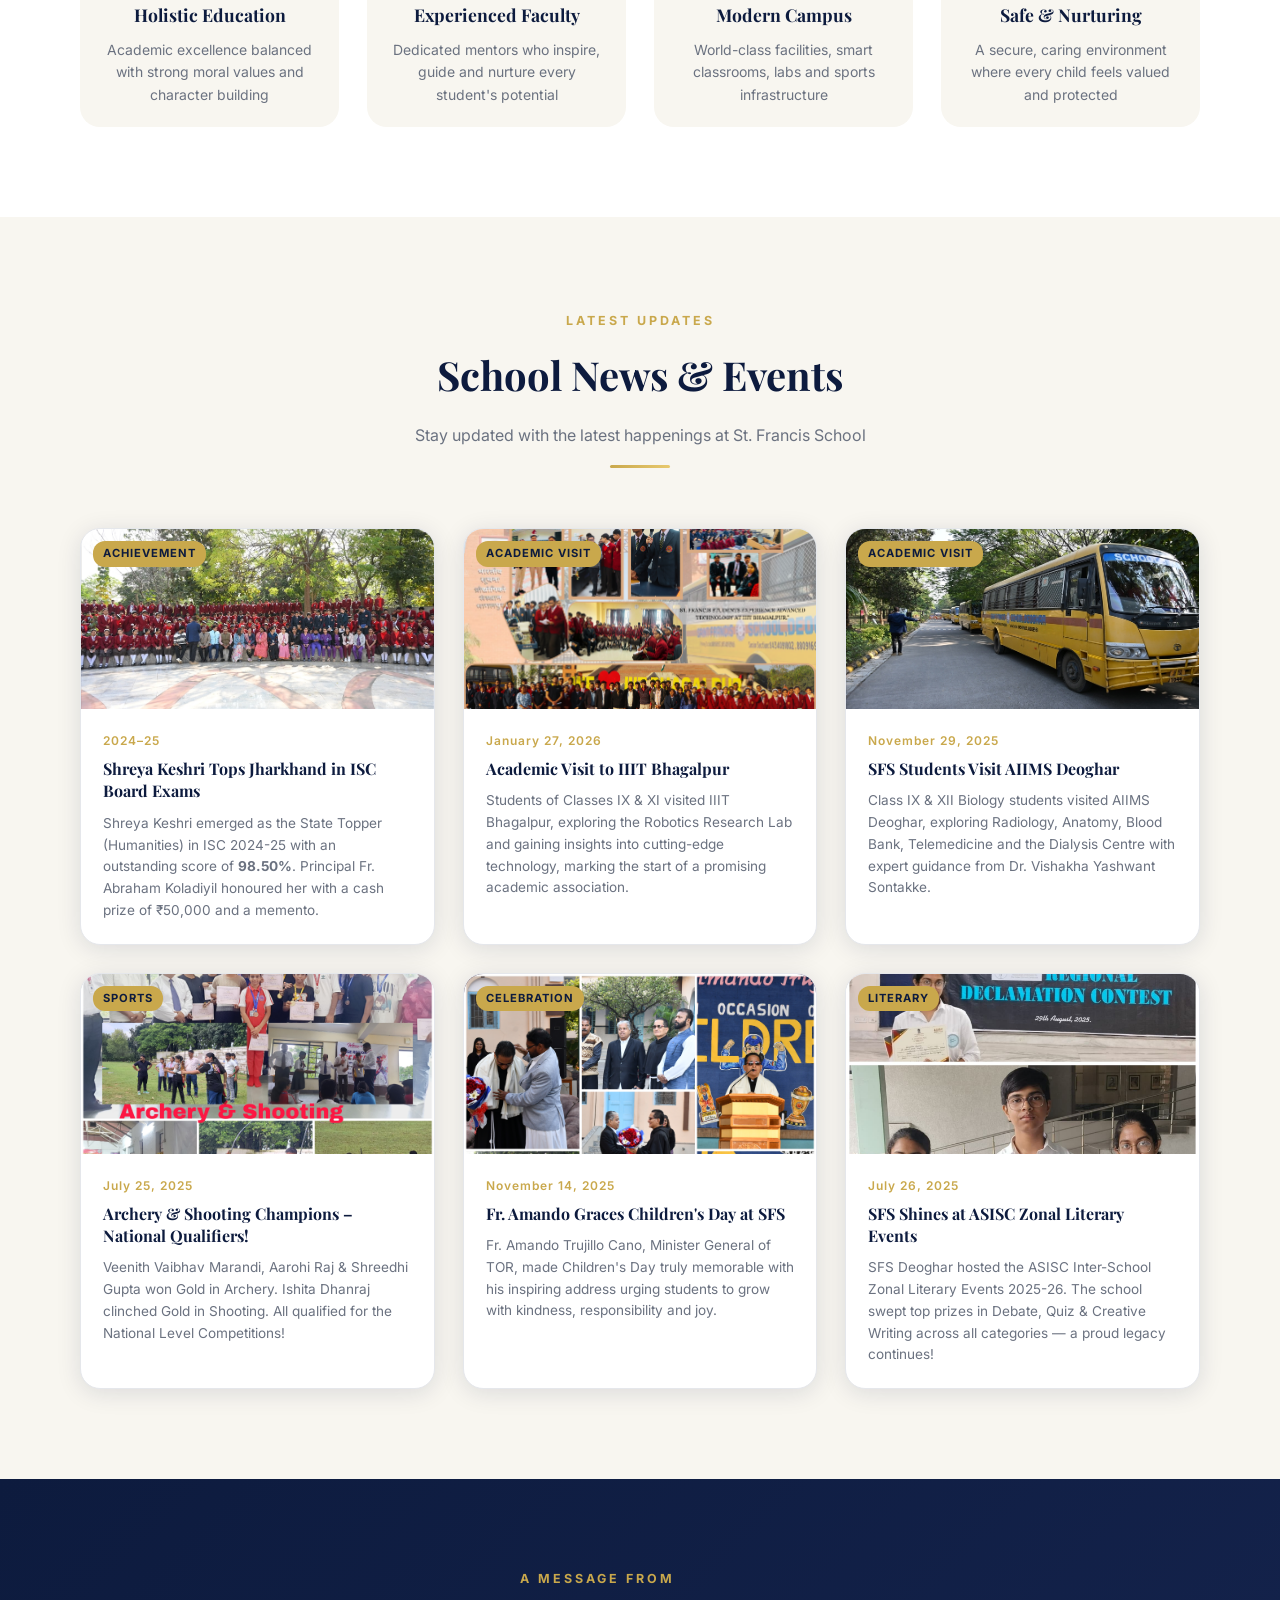
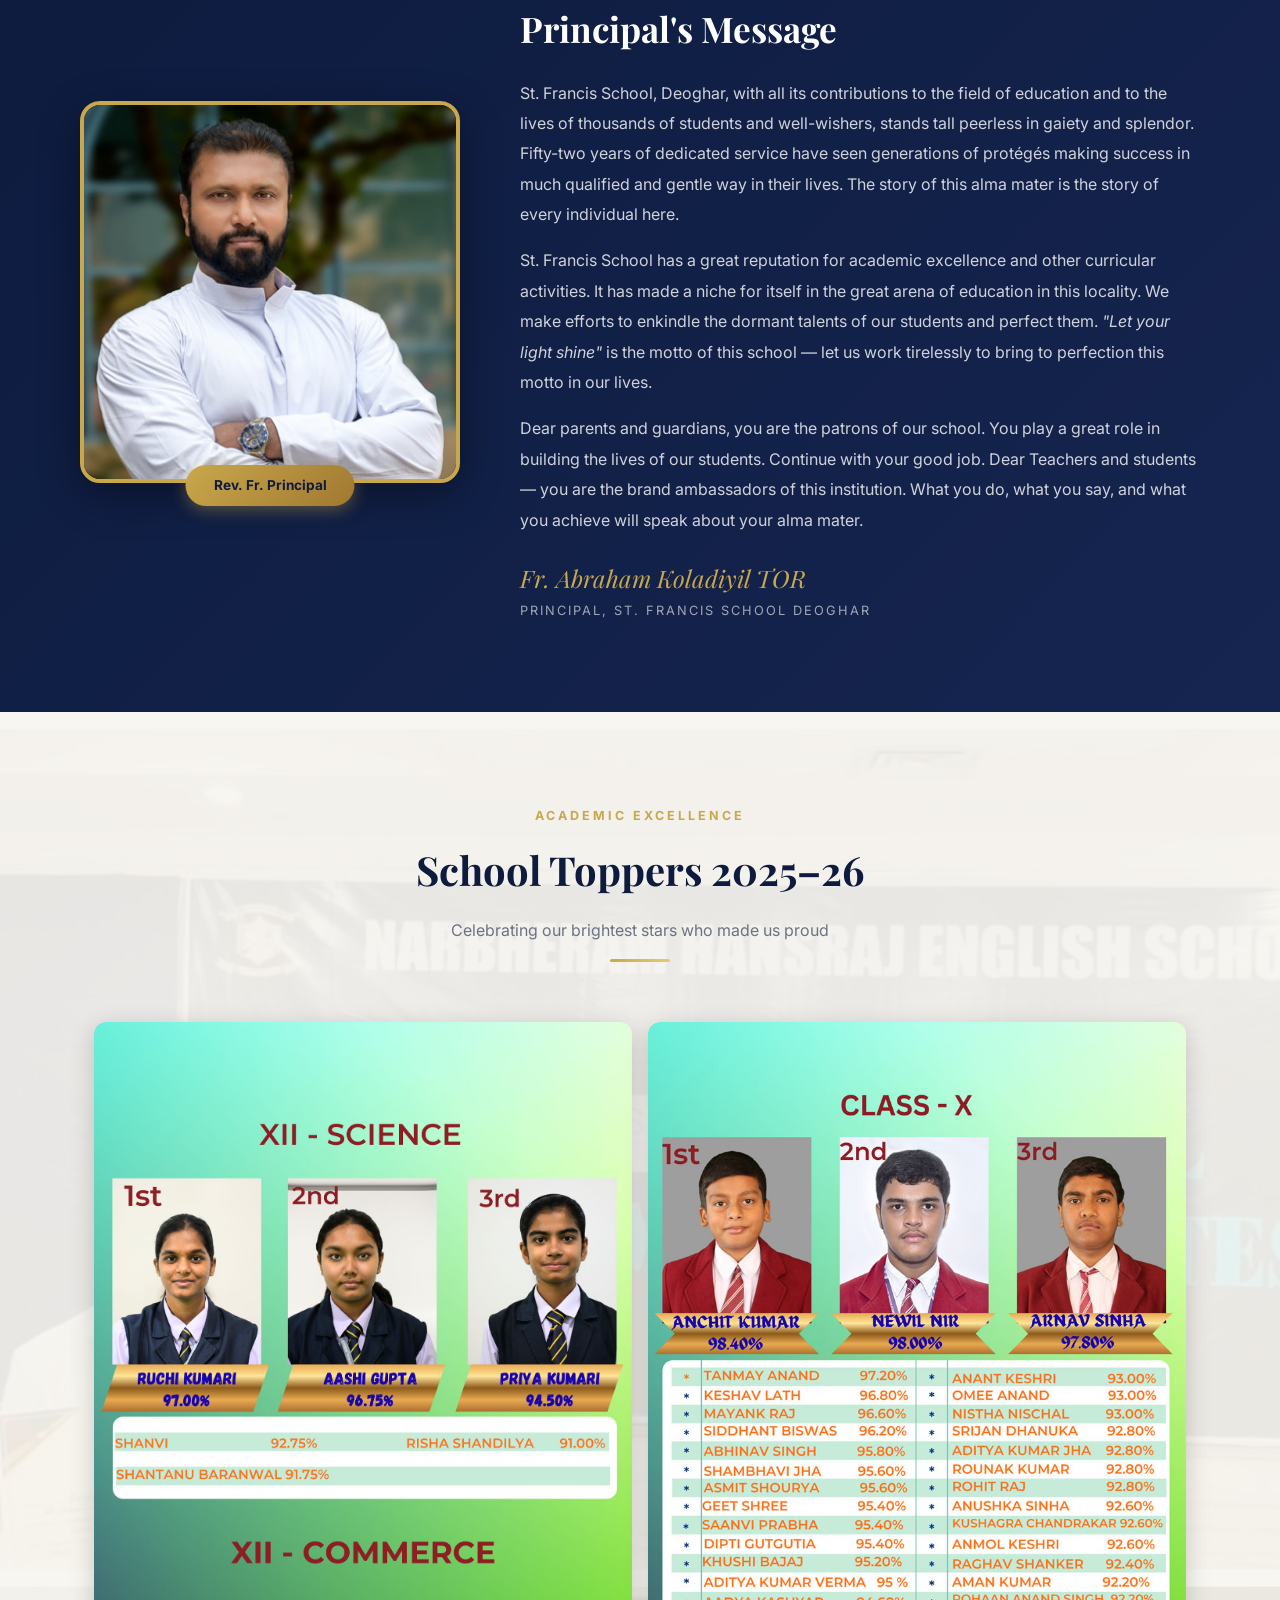
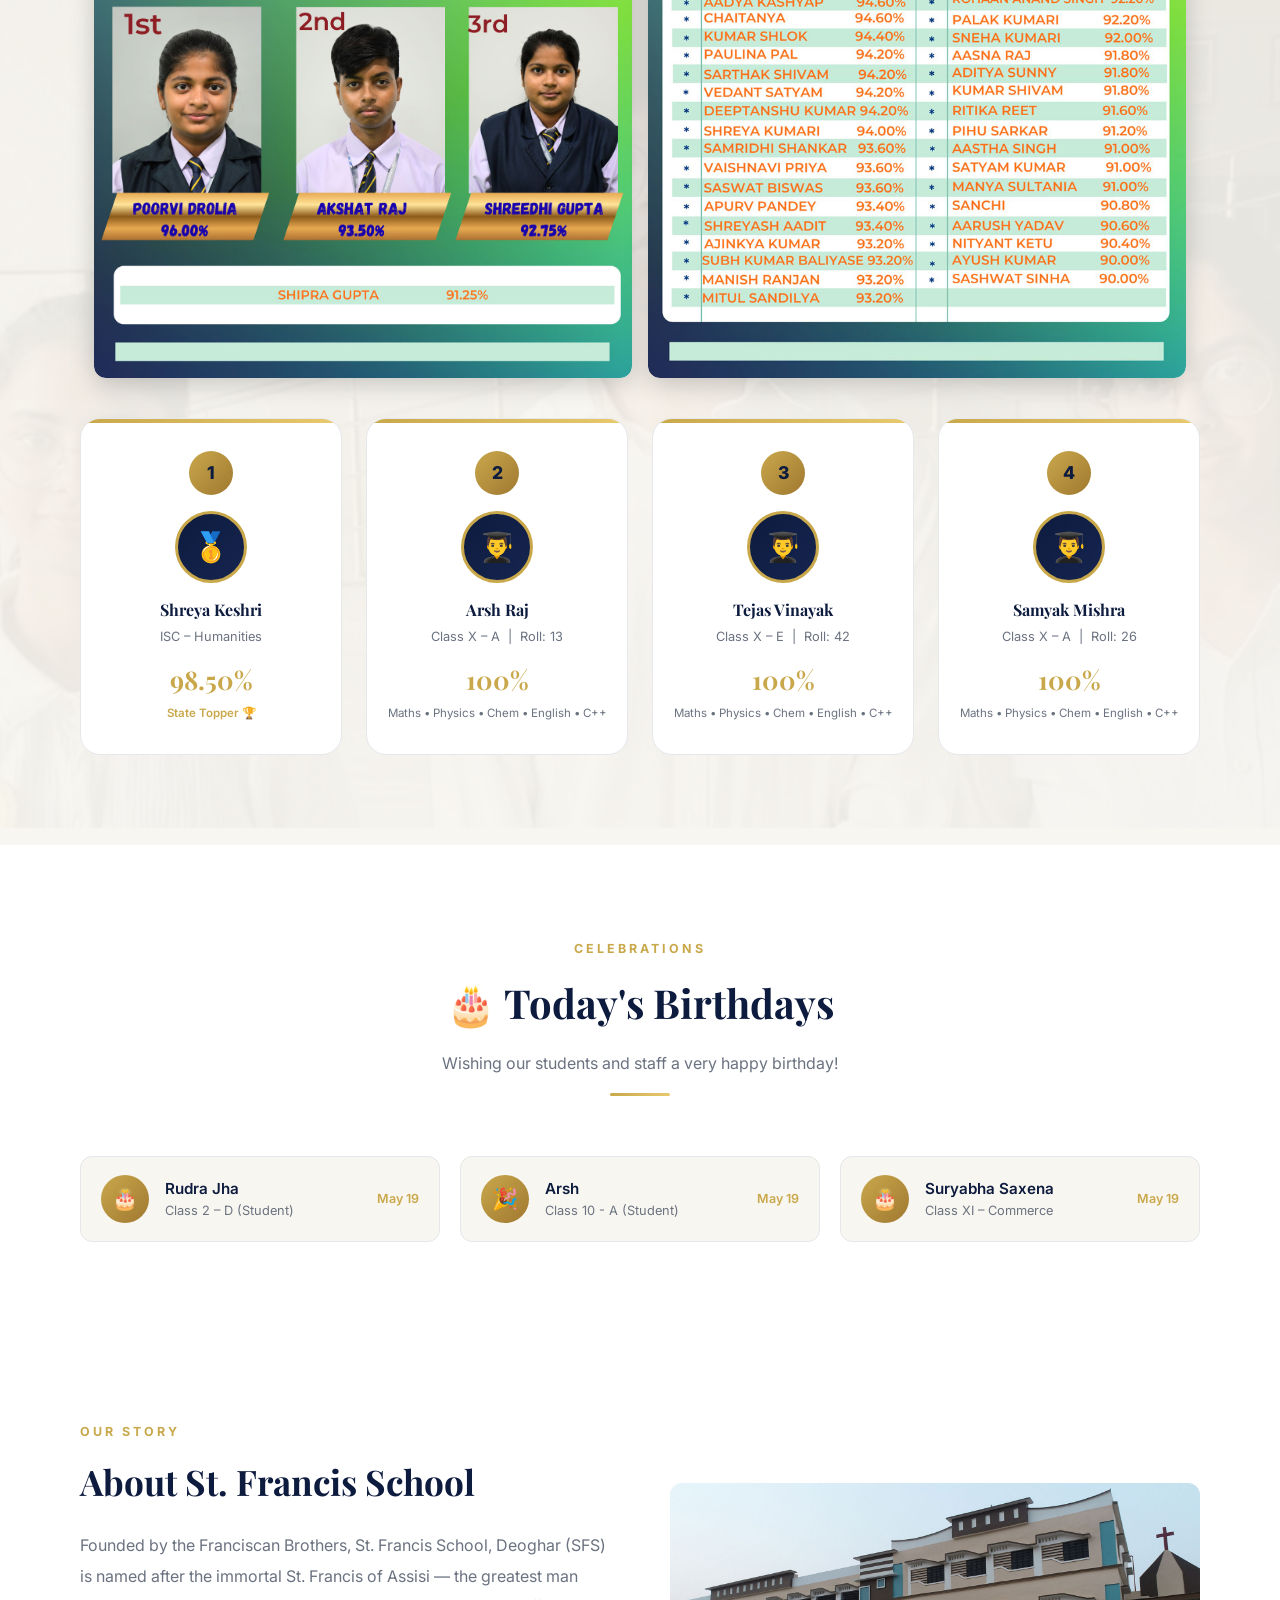
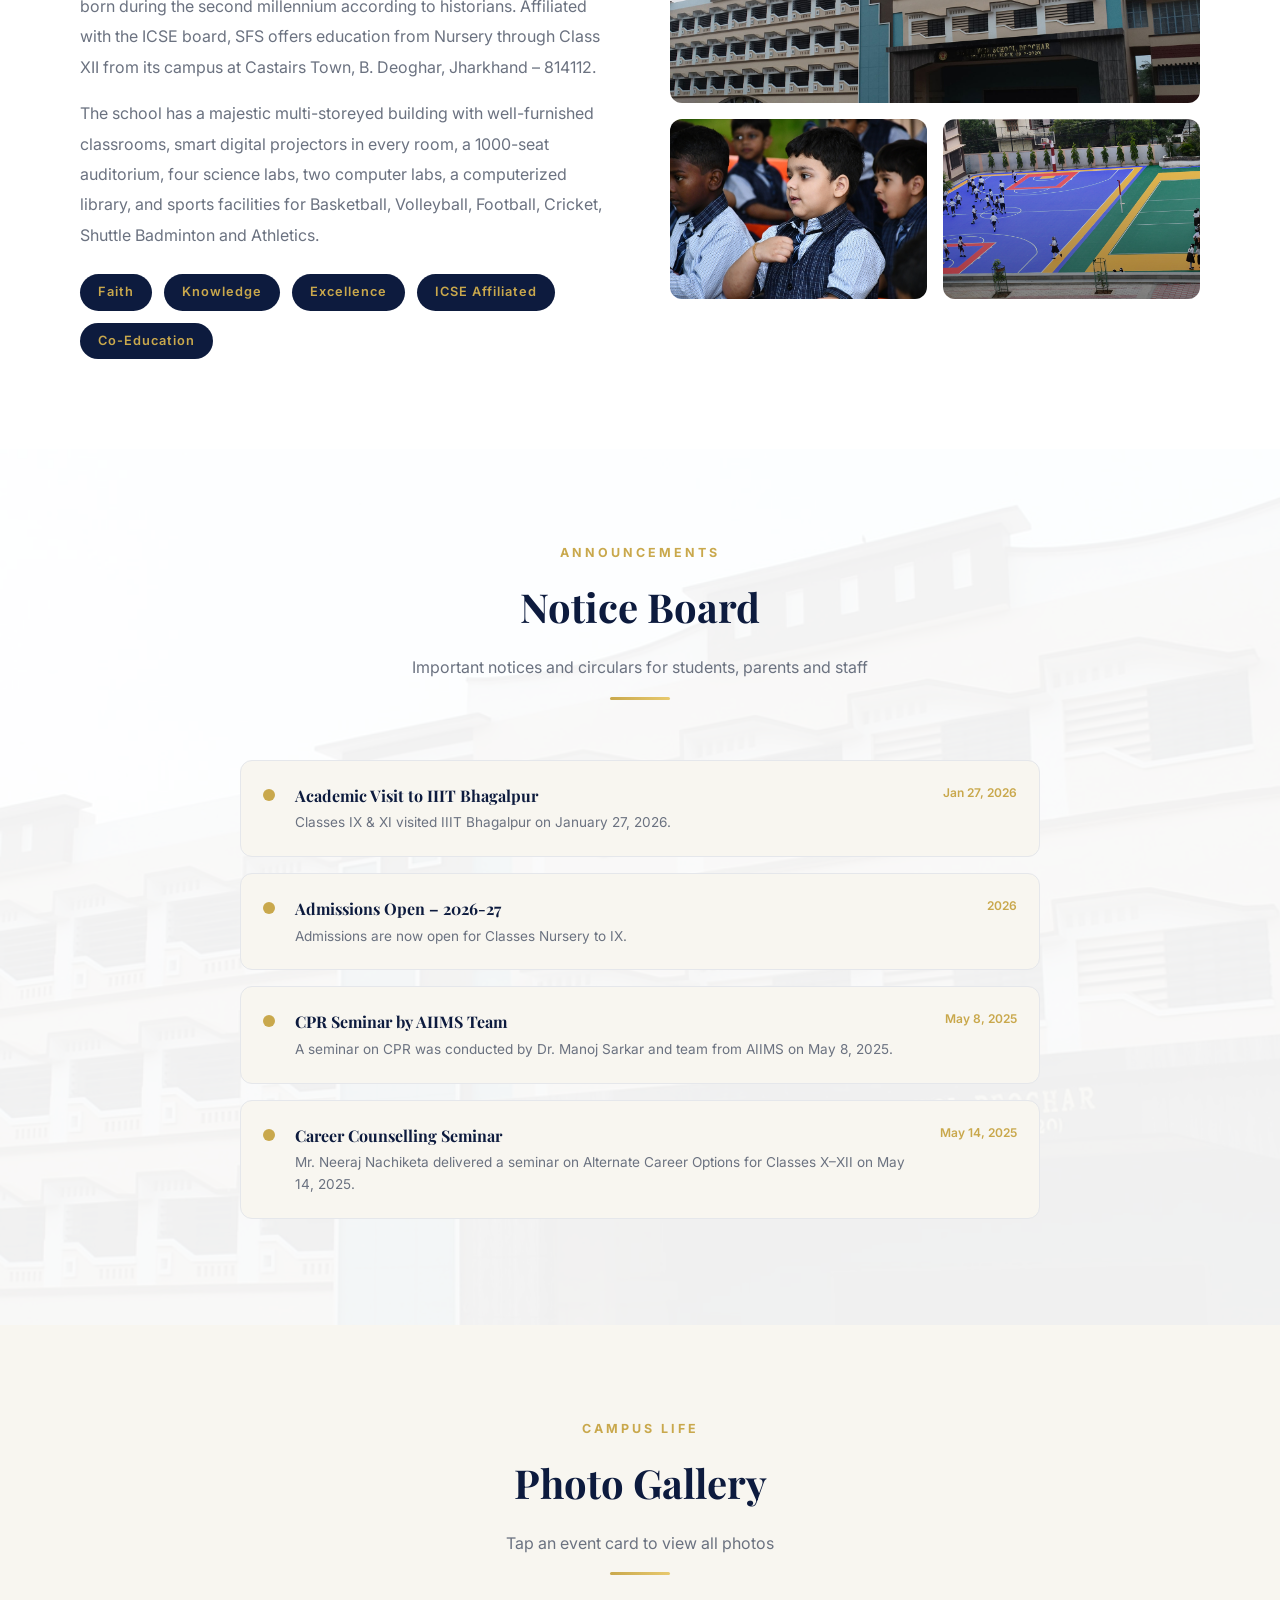
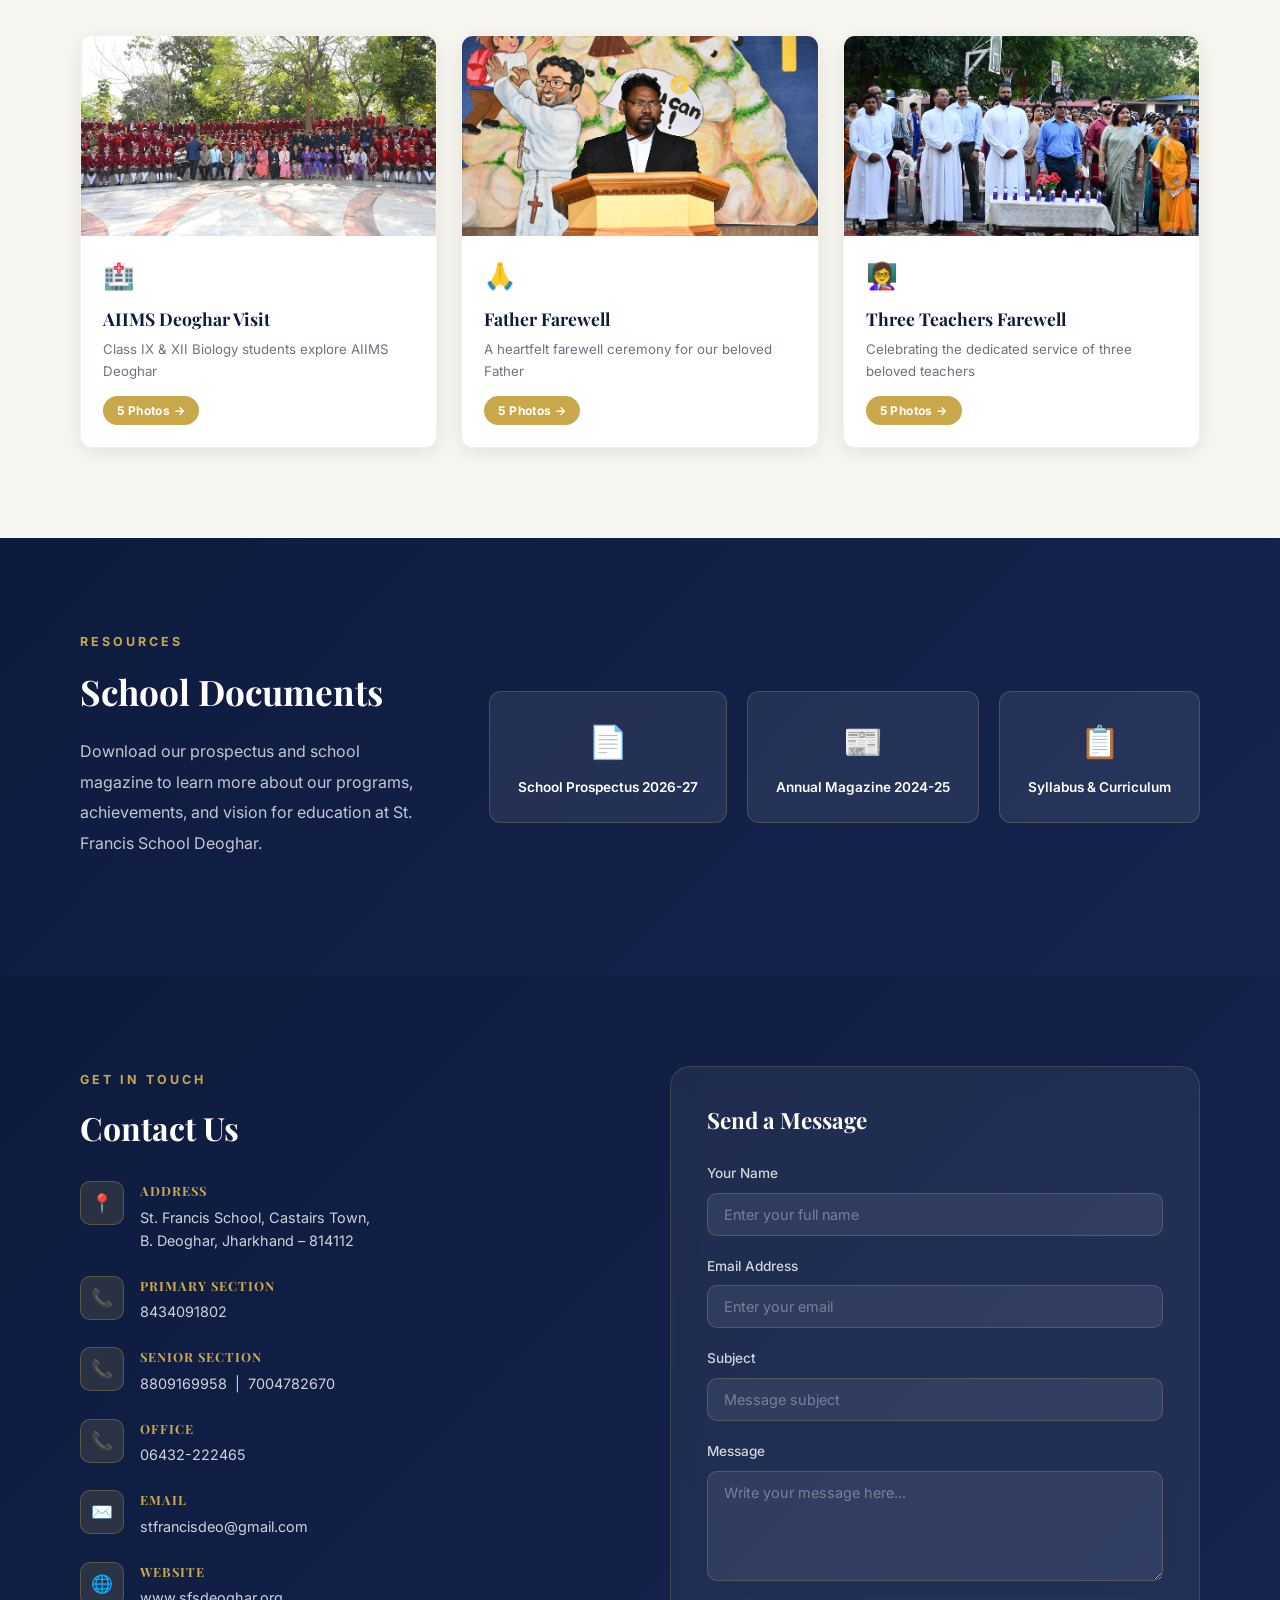
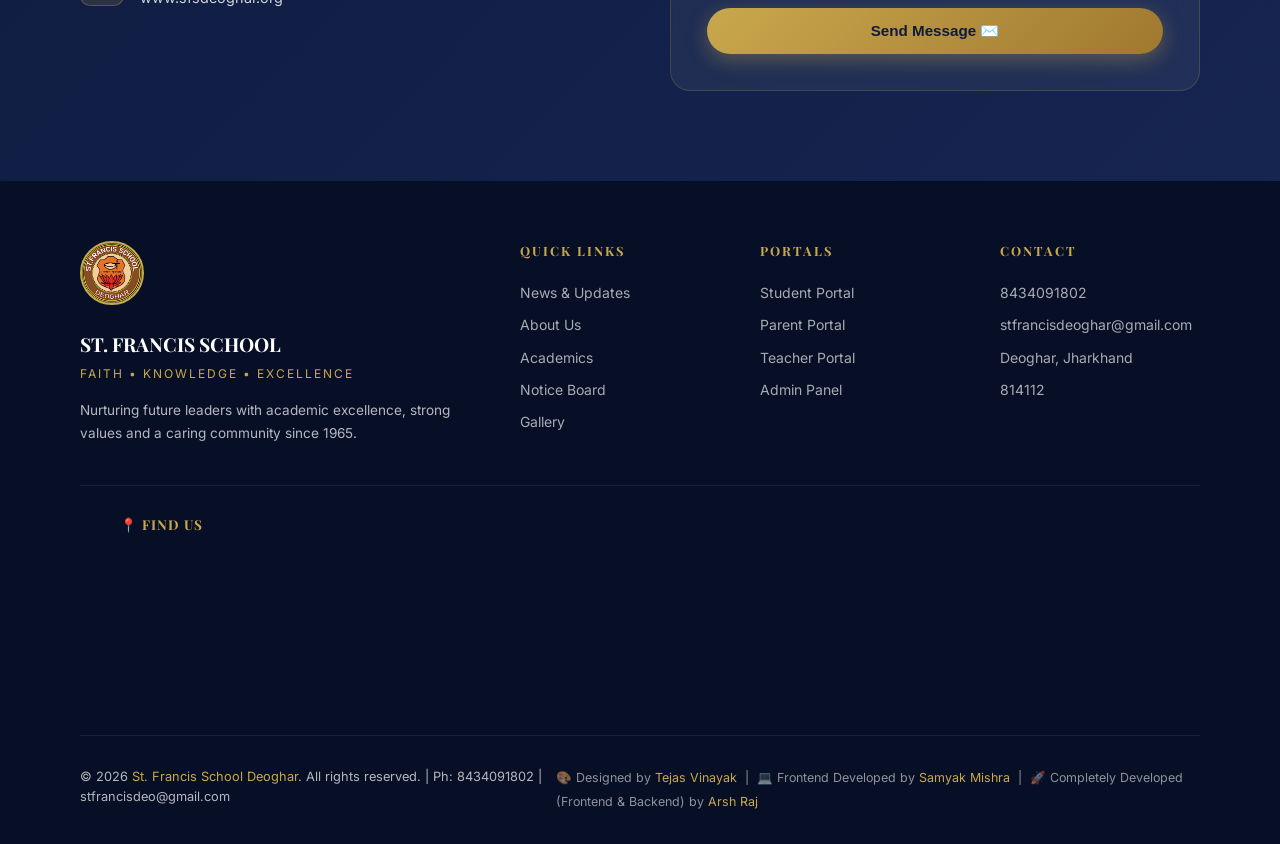
==== commit 7a7880bf: "bday added" ====
--- a/index.html
+++ b/index.html
@@ -929,15 +929,15 @@
           <div class="bday-name">Rudra Jha</div>
           <div class="bday-class">Class 2 – D (Student)</div>
         </div>
-        <div class="bday-date">May 17</div>
+        <div class="bday-date">May 19</div>
       </div>
       <div class="birthday-item">
         <div class="bday-icon">🎉</div>
         <div>
-          <div class="bday-name">Fr. Prasanjit Toppo TOR</div>
-          <div class="bday-class">Vice Principal</div>
-        </div>
-        <div class="bday-date">May 17</div>
+          <div class="bday-name">Arsh</div>
+          <div class="bday-class">Class 10 - A (Student)</div>
+        </div>
+        <div class="bday-date">May 19</div>
       </div>
       <div class="birthday-item">
         <div class="bday-icon">🎂</div>
@@ -945,7 +945,7 @@
           <div class="bday-name">Suryabha Saxena</div>
           <div class="bday-class">Class XI – Commerce</div>
         </div>
-        <div class="bday-date">May 17</div>
+        <div class="bday-date">May 19</div>
       </div>
     </div>
   </section>
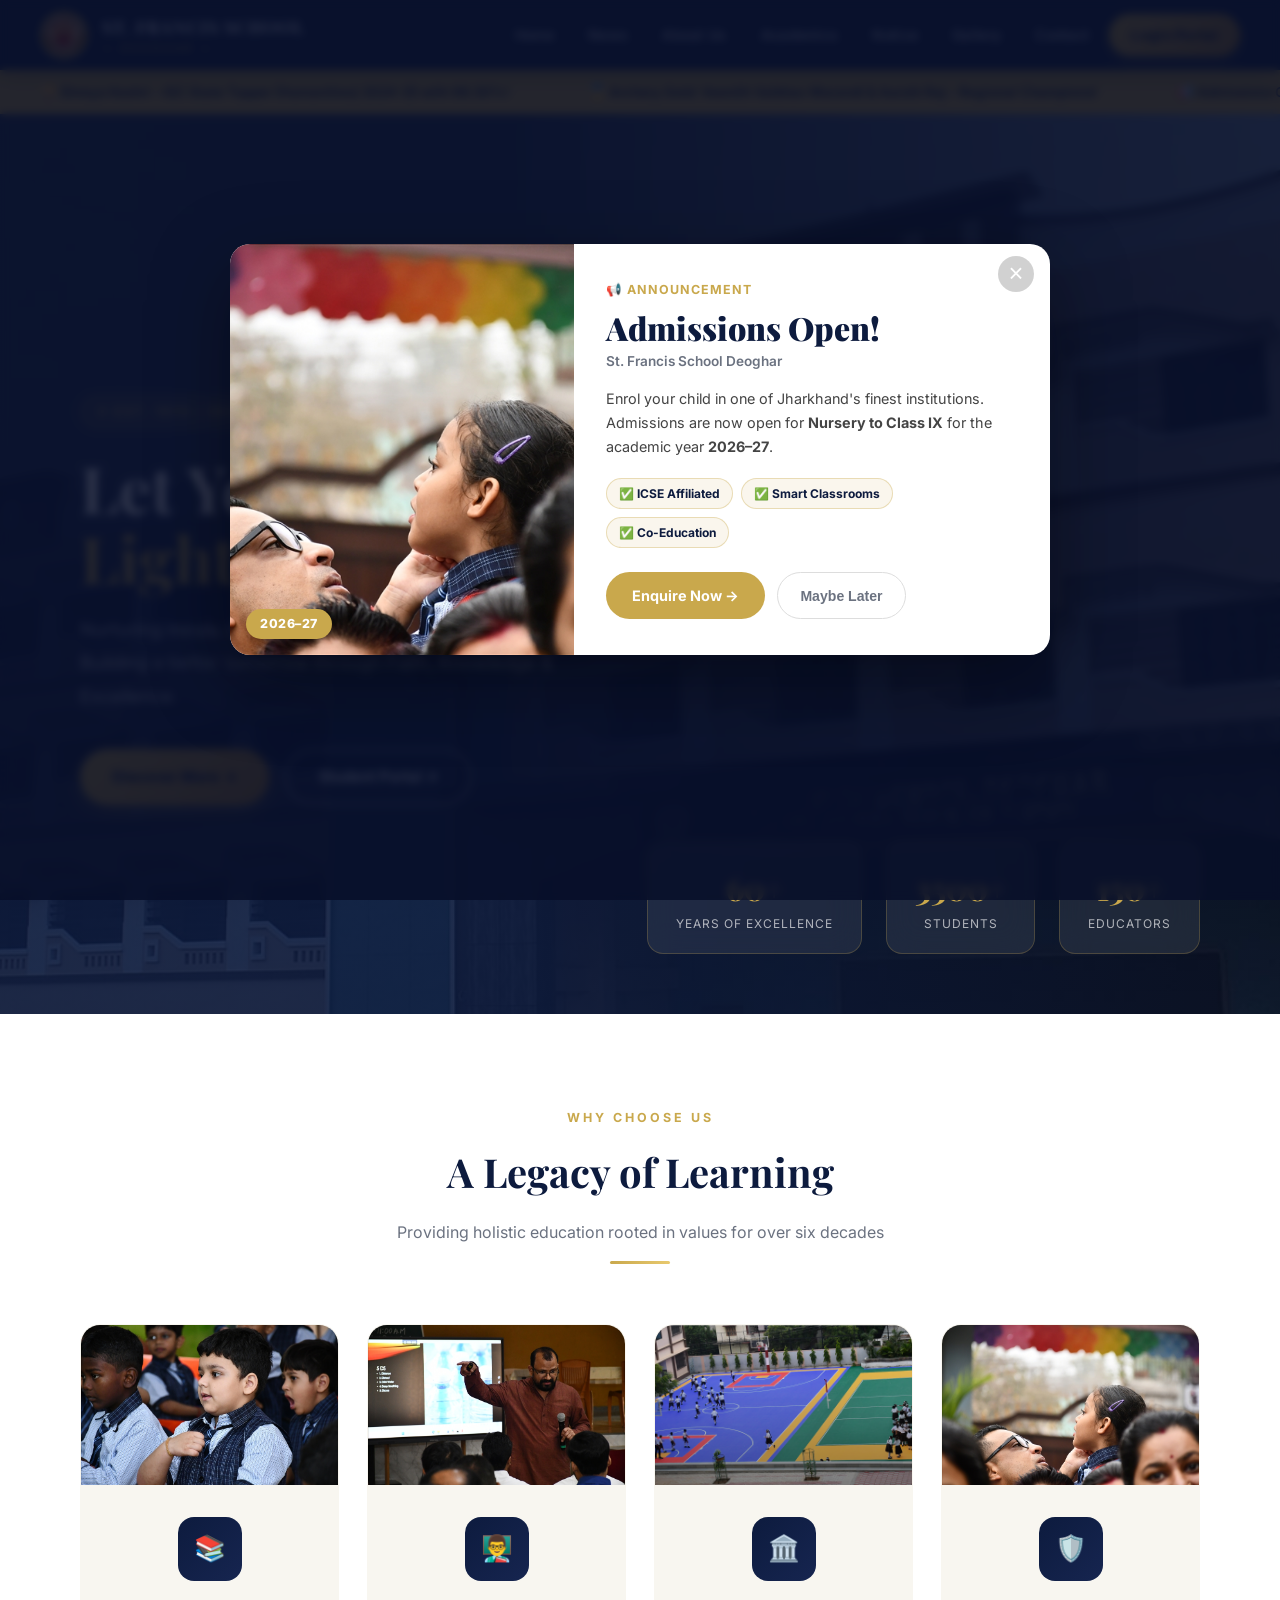
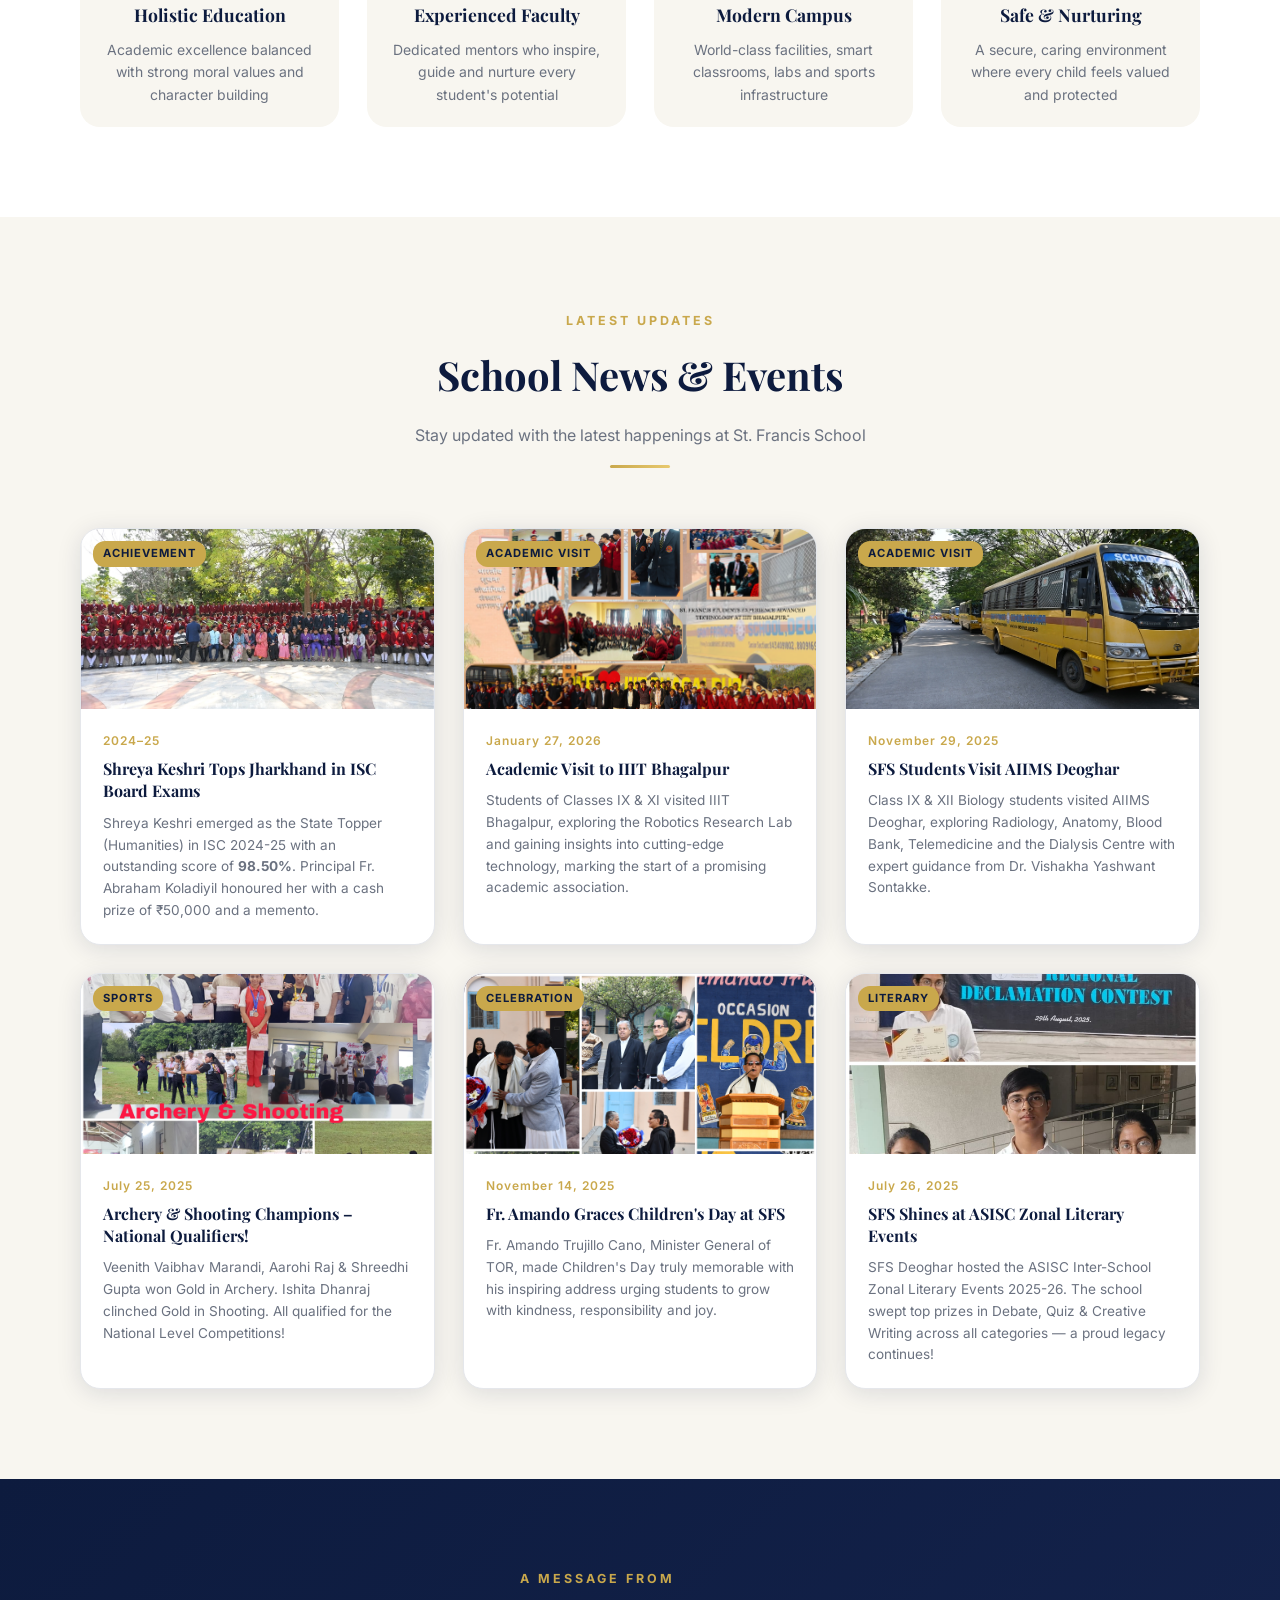
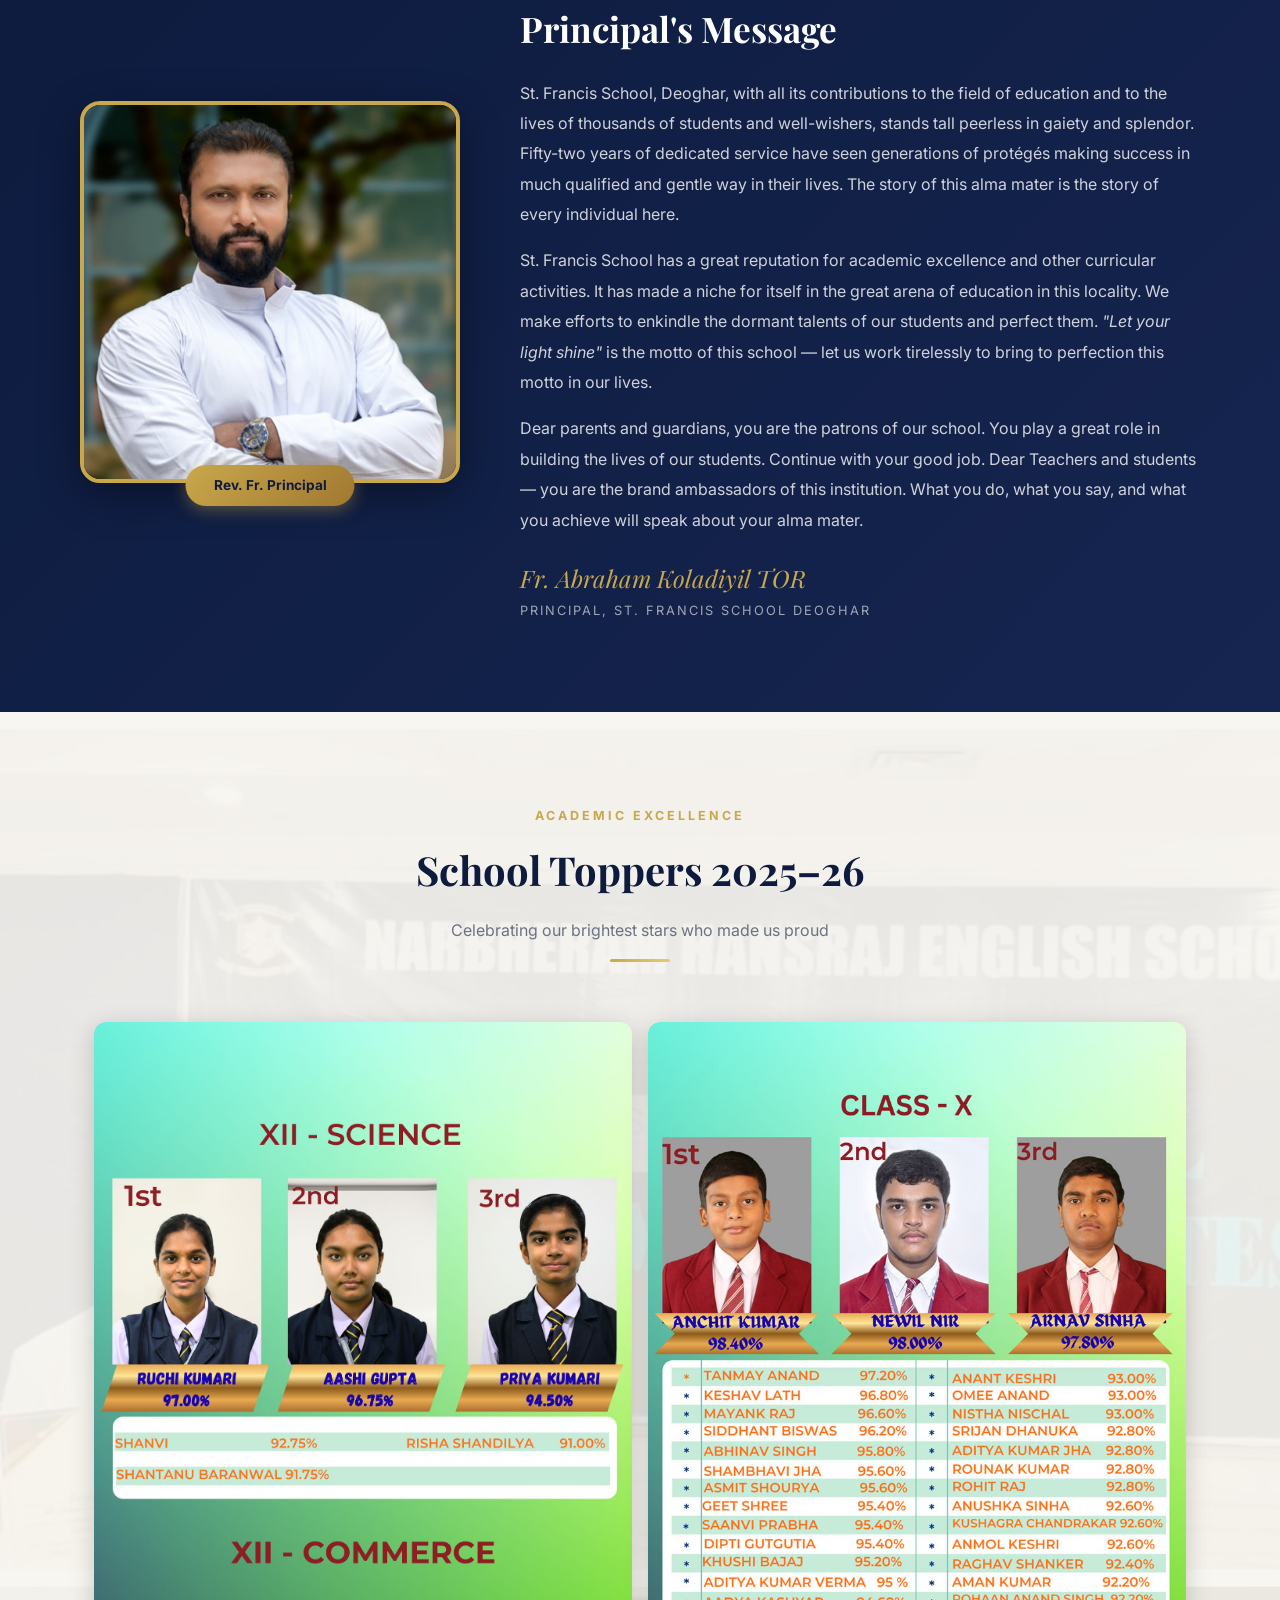
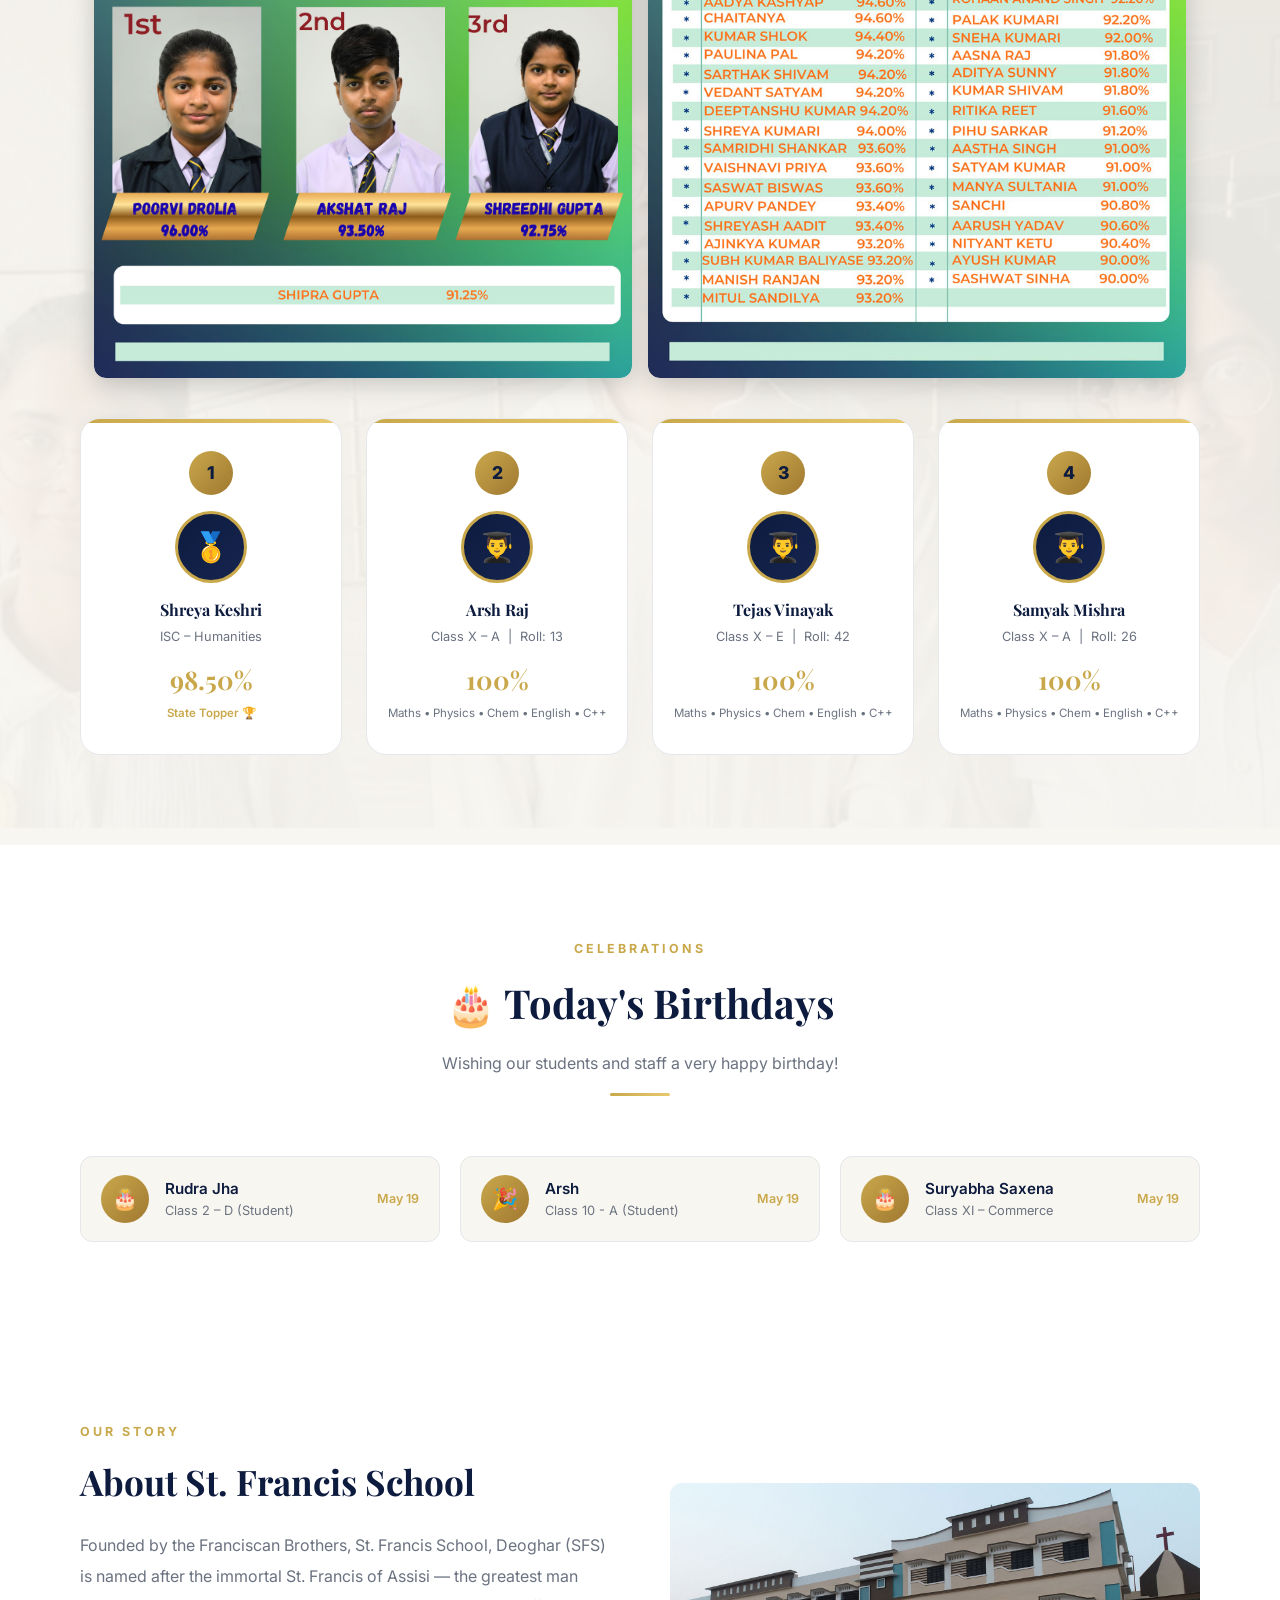
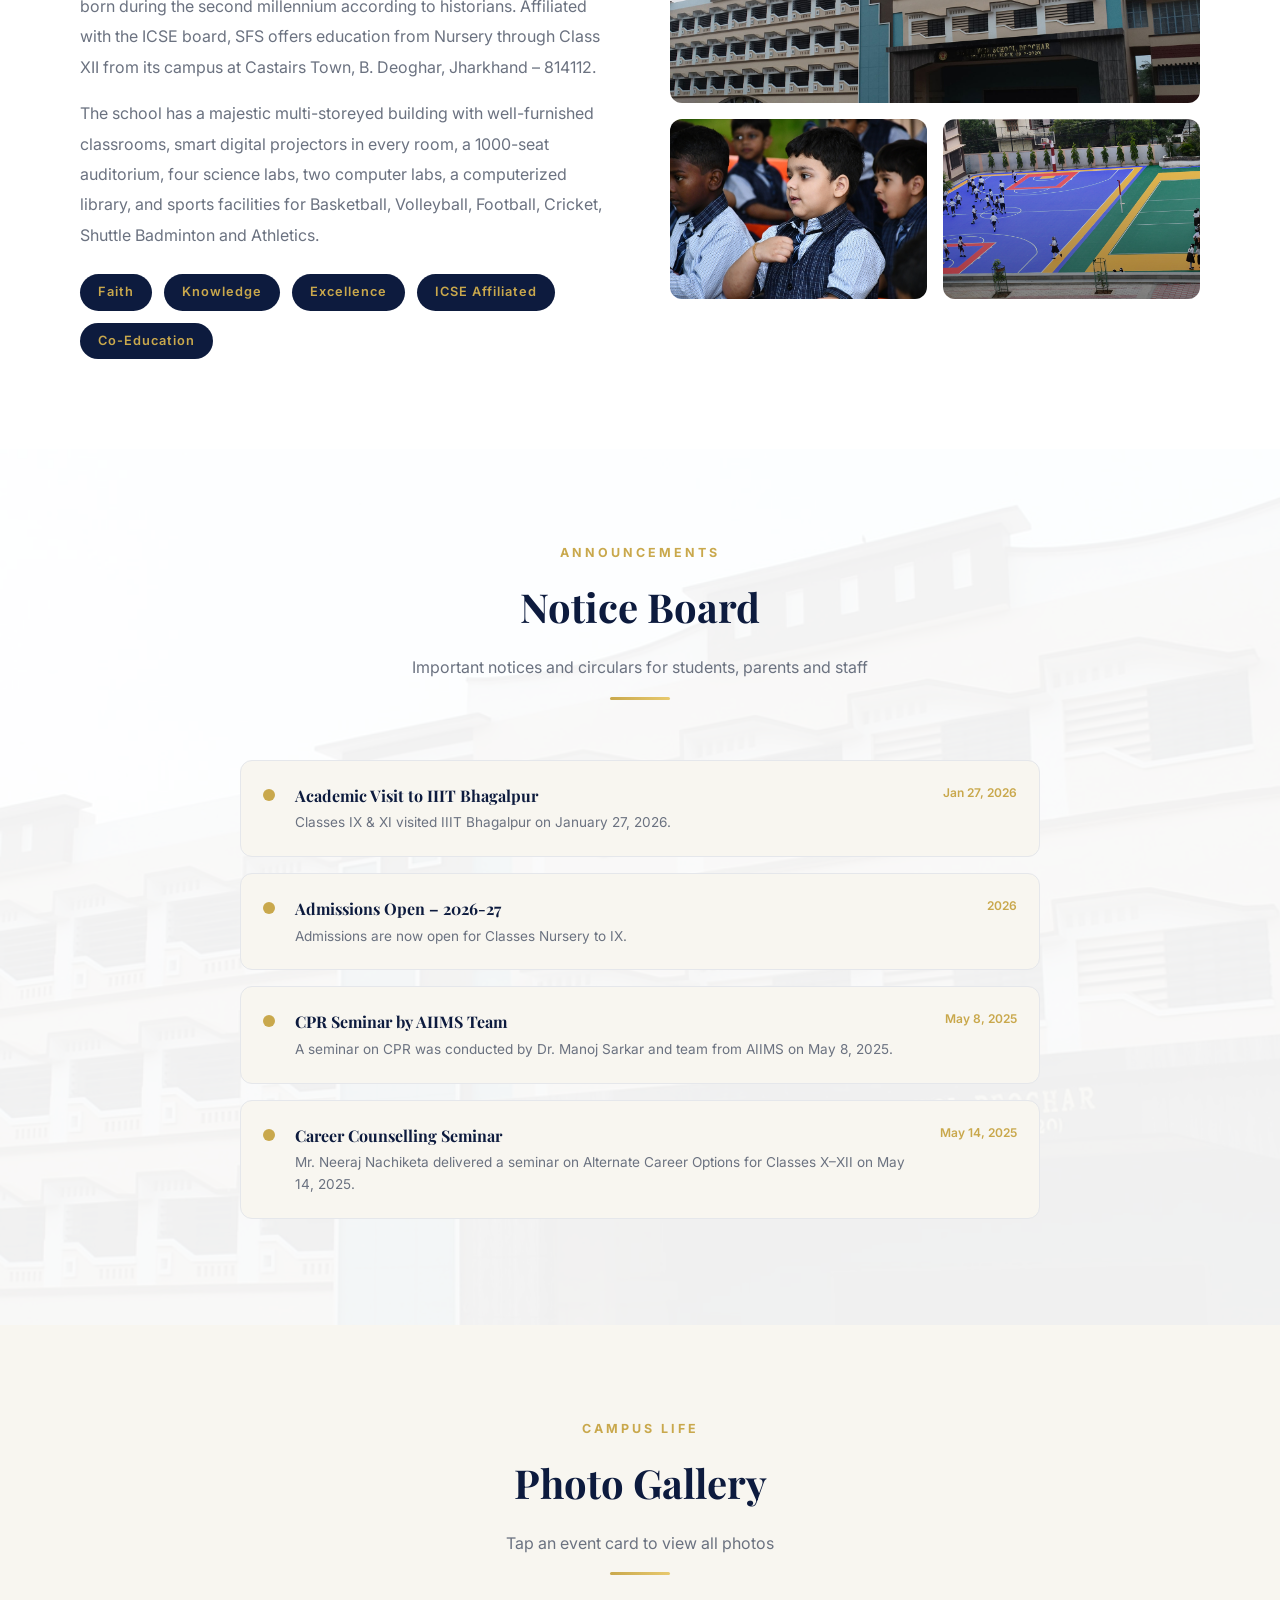
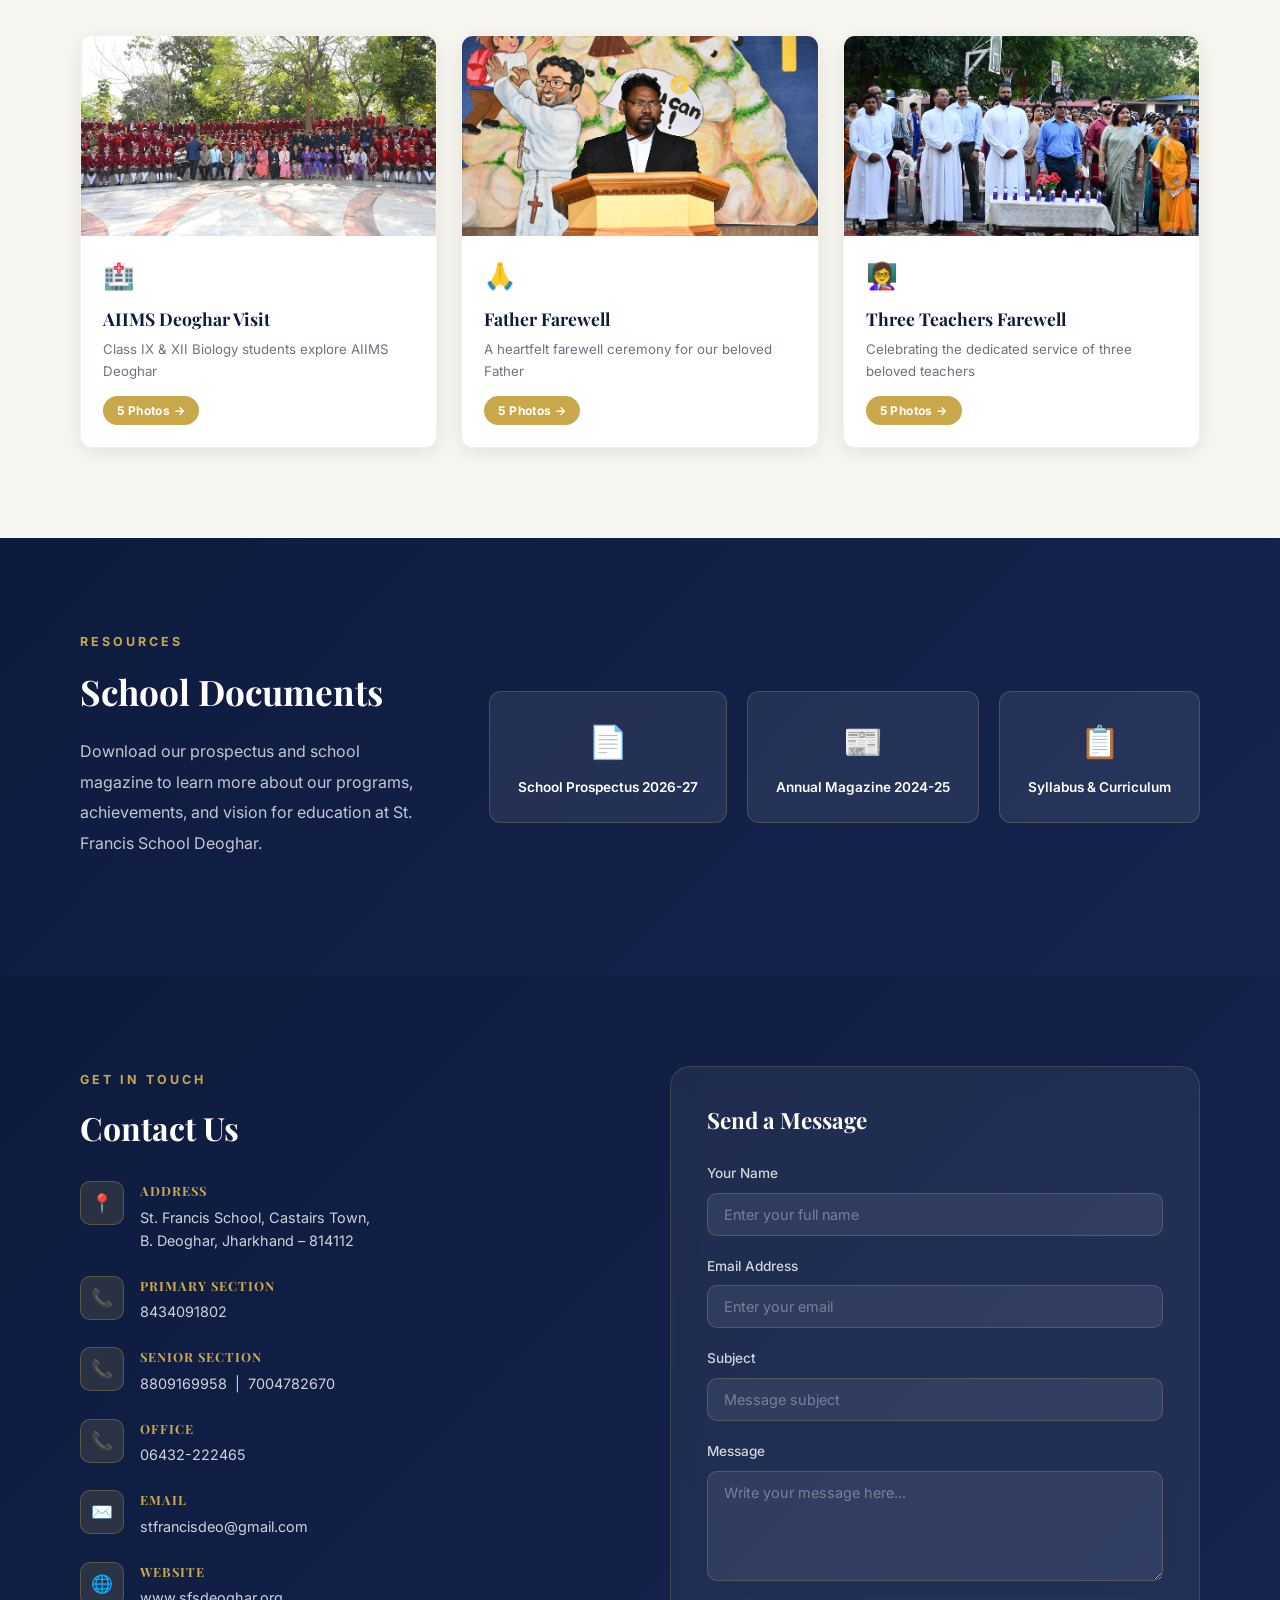
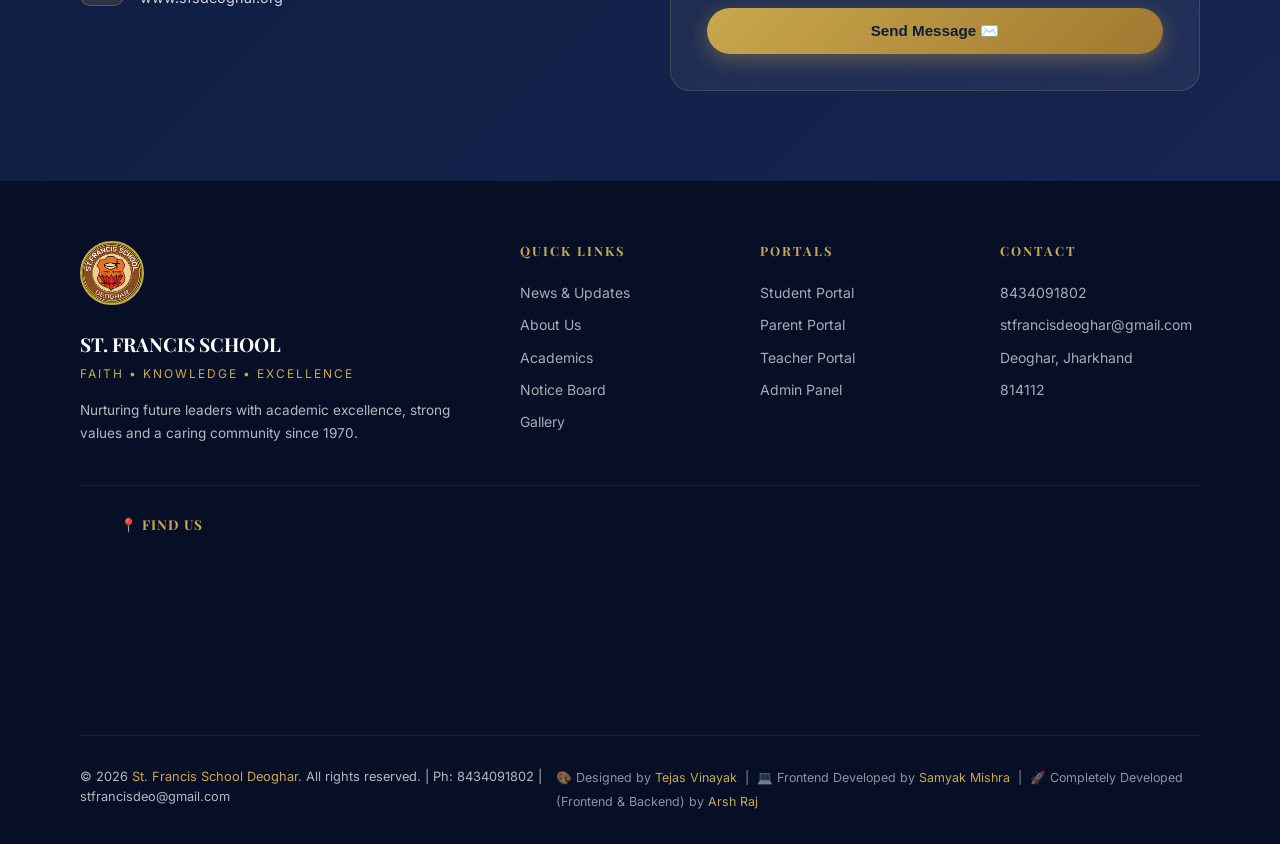
==== commit 238d1bcf: "establish done" ====
--- a/index.html
+++ b/index.html
@@ -676,7 +676,7 @@
   <section class="hero" id="home">
     <div class="hero-bg"></div>
     <div class="hero-content fade-in">
-      <div class="hero-badge">✦ Est. 1965 • Deoghar, Jharkhand</div>
+      <div class="hero-badge">✦ Est. 1970 • Deoghar, Jharkhand</div>
       <h1>Let Your<br /><span>Light Shine</span></h1>
       <p>Nurturing minds. Inspiring hearts.<br />Building a better tomorrow through Faith, Knowledge & Excellence.</p>
       <div class="hero-btns">
@@ -1200,7 +1200,7 @@
         <img src="PICS/LOGO.jpg" alt="Logo" />
         <h3>ST. FRANCIS SCHOOL</h3>
         <div class="motto">Faith • Knowledge • Excellence</div>
-        <p>Nurturing future leaders with academic excellence, strong values and a caring community since 1965.</p>
+        <p>Nurturing future leaders with academic excellence, strong values and a caring community since 1970.
       </div>
       <div class="footer-col">
         <h4>Quick Links</h4>
